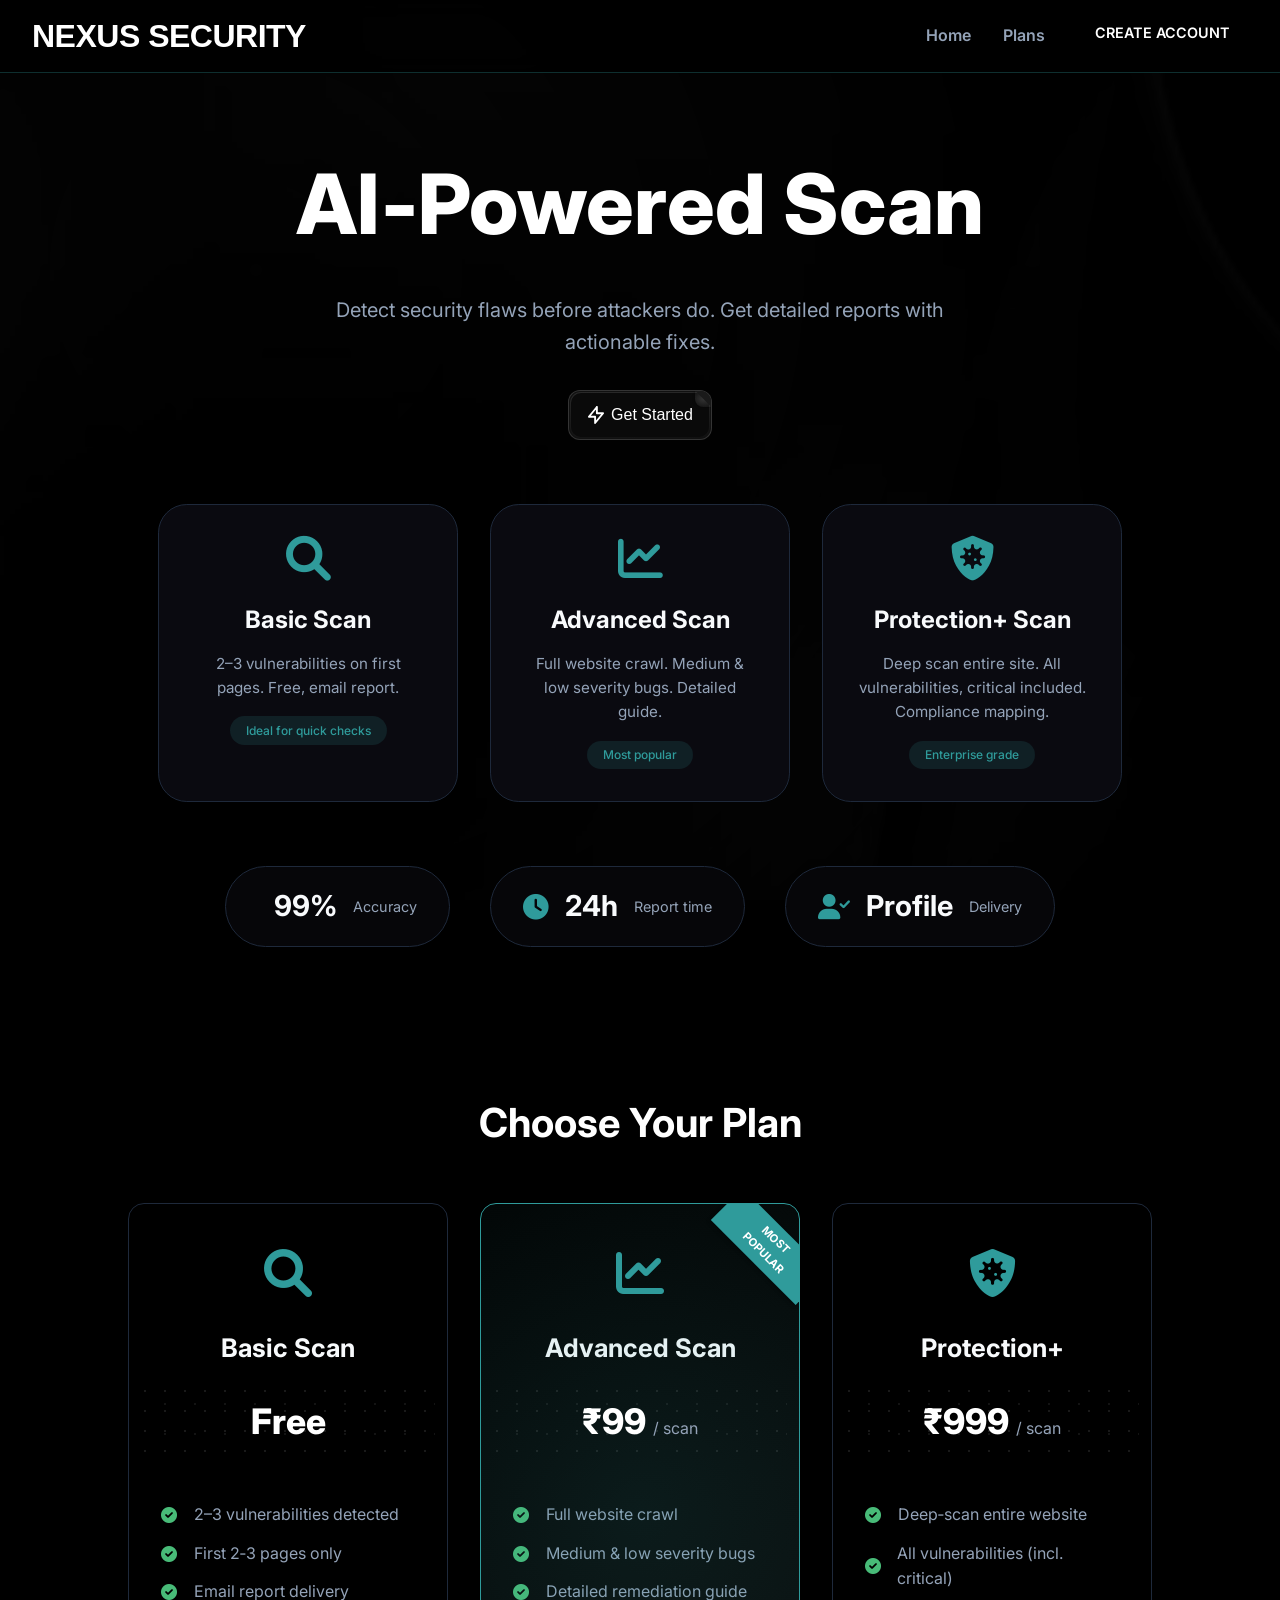
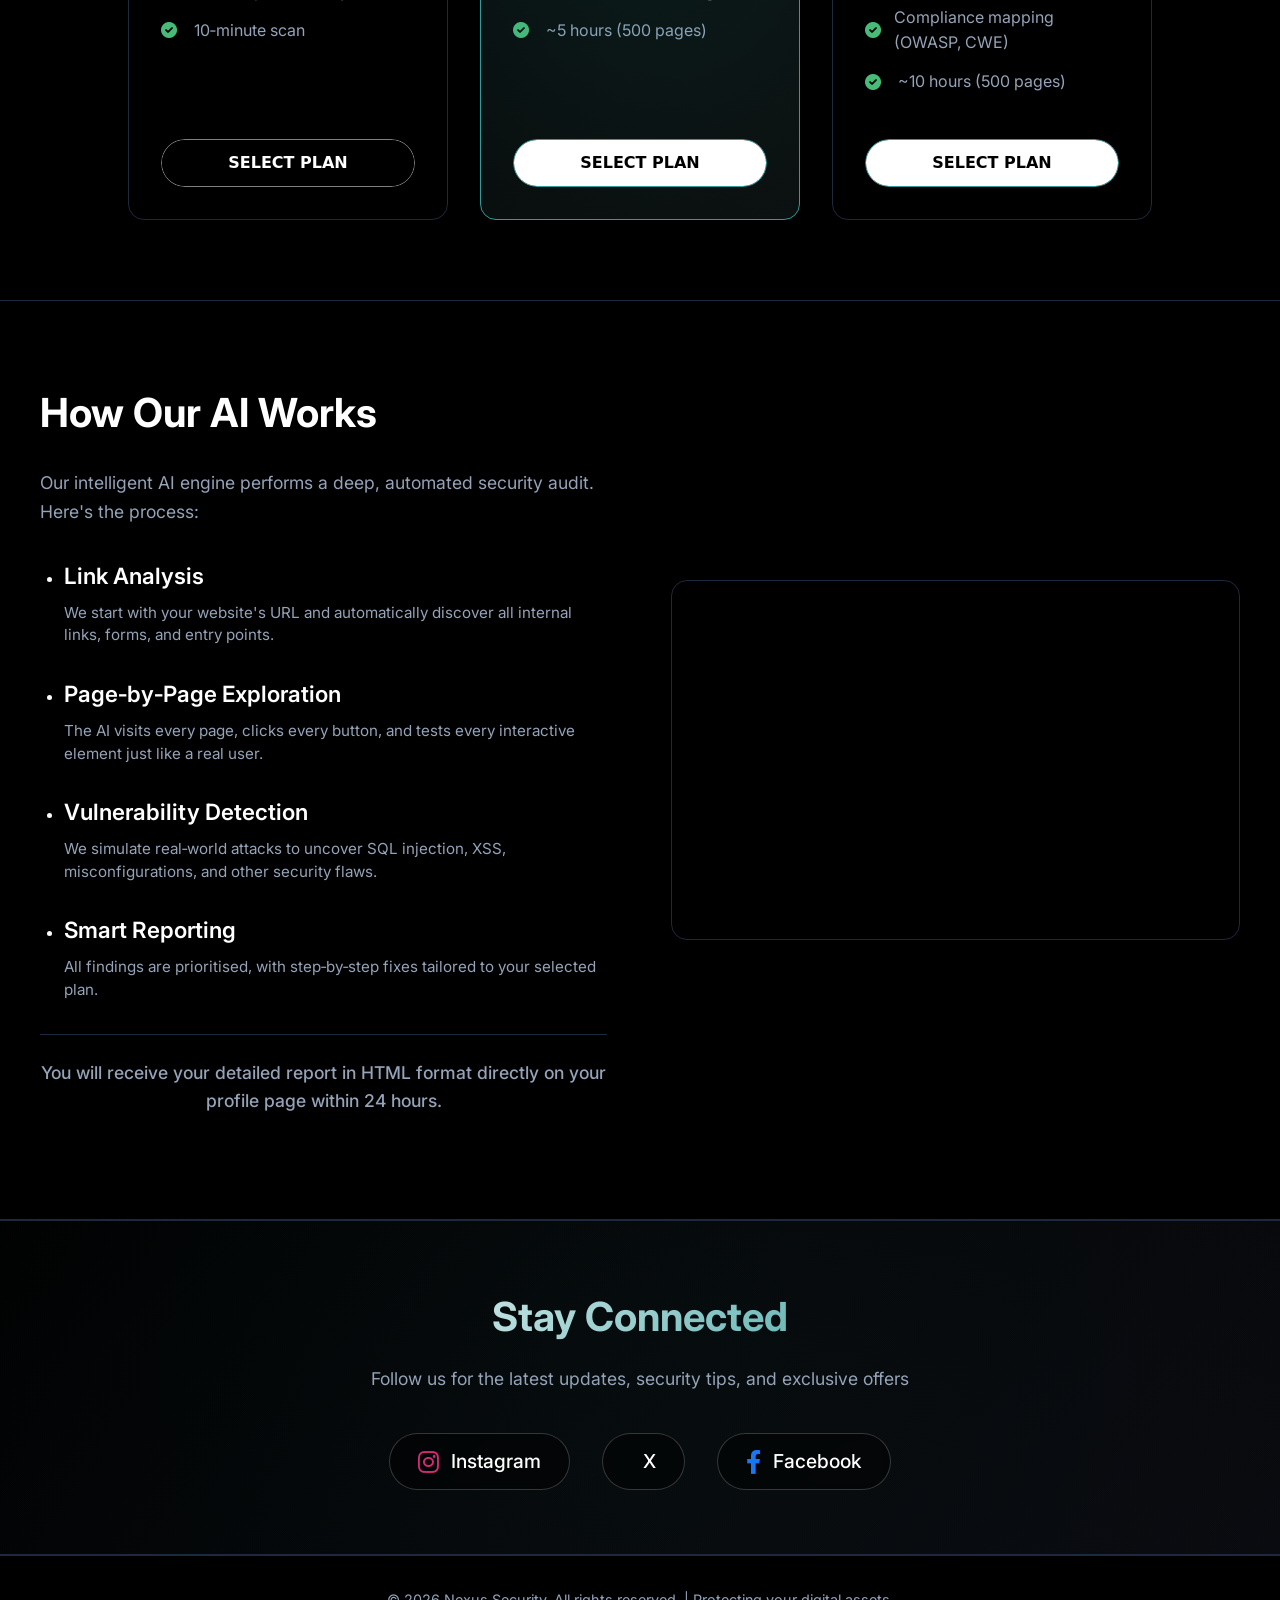
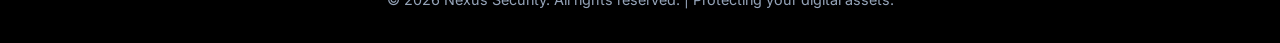
==== index.html @ 47beb9ea "Add files via upload" ====
<!DOCTYPE html>
<html lang="en">
<head>
    <meta charset="UTF-8">
    <meta name="viewport" content="width=device-width, initial-scale=1.0, maximum-scale=5.0, user-scalable=yes">
    <title>Nexus Security – AI Vulnerability Scanner</title>
    <link rel="stylesheet" href="style.css">
    <link href="https://fonts.googleapis.com/css2?family=Inter:wght@400;500;600;700;800&display=swap" rel="stylesheet">
    <link rel="stylesheet" href="https://cdnjs.cloudflare.com/ajax/libs/font-awesome/6.0.0-beta3/css/all.min.css">
</head>
<body>
    <img src="image.jpeg" alt="Background" class="bg-image">

    <nav class="navbar">
        <div class="logo">
            <h1>NEXUS SECURITY</h1>
        </div>
        <div class="nav-links">
            <a href="index.html">Home</a>
            <a href="#plans">Plans</a>
            <div id="authButtonContainer"></div>
        </div>
    </nav>

    <section class="hero" id="home">
        <div class="hero-content">
            <h1>AI‑Powered Scan</h1>
            <p>Detect security flaws before attackers do. Get detailed reports with actionable fixes.</p>
            <div class="buttons">
                <button type="button" class="button" id="heroGetStarted">
                    <span class="fold"></span>
                    <div class="points_wrapper">
                        <i class="point"></i><i class="point"></i><i class="point"></i><i class="point"></i><i class="point"></i>
                        <i class="point"></i><i class="point"></i><i class="point"></i><i class="point"></i><i class="point"></i>
                    </div>
                    <span class="inner">
                        <svg class="icon" fill="none" stroke="currentColor" viewBox="0 0 24 24" xmlns="http://www.w3.org/2000/svg" stroke-linecap="round" stroke-linejoin="round" stroke-width="2.5">
                            <polyline points="13.18 1.37 13.18 9.64 21.45 9.64 10.82 22.63 10.82 14.36 2.55 14.36 13.18 1.37"></polyline>
                        </svg>
                        Get Started
                    </span>
                </button>
            </div>
        </div>

        <div class="scan-types">
            <div class="type-card">
                <i class="fas fa-search"></i>
                <h3>Basic Scan</h3>
                <p>2–3 vulnerabilities on first pages. Free, email report.</p>
                <span class="tag">Ideal for quick checks</span>
            </div>
            <div class="type-card">
                <i class="fas fa-chart-line"></i>
                <h3>Advanced Scan</h3>
                <p>Full website crawl. Medium & low severity bugs. Detailed guide.</p>
                <span class="tag">Most popular</span>
            </div>
            <div class="type-card">
                <i class="fas fa-shield-virus"></i>
                <h3>Protection+ Scan</h3>
                <p>Deep scan entire site. All vulnerabilities, critical included. Compliance mapping.</p>
                <span class="tag">Enterprise grade</span>
            </div>
        </div>

        <div class="info-stats">
            <div class="info-item">
                <i class="fas fa-chart-simple"></i>
                <span class="info-number">99%</span>
                <span class="info-label">Accuracy</span>
            </div>
            <div class="info-item">
                <i class="fas fa-clock"></i>
                <span class="info-number">24h</span>
                <span class="info-label">Report time</span>
            </div>
            <div class="info-item">
                <i class="fas fa-user-check"></i>
                <span class="info-number">Profile</span>
                <span class="info-label">Delivery</span>
            </div>
        </div>
    </section>

    <section class="plans-section" id="plans">
        <h2>Choose Your Plan</h2>
        <div class="plans-container">
            <!-- Basic Plan -->
            <div class="plan-card">
                <div class="plan-icon"><i class="fas fa-search"></i></div>
                <h3>Basic Scan</h3>
                <div class="price">Free</div>
                <ul class="features">
                    <li><i class="fas fa-check-circle"></i> 2–3 vulnerabilities detected</li>
                    <li><i class="fas fa-check-circle"></i> First 2‑3 pages only</li>
                    <li><i class="fas fa-check-circle"></i> Email report delivery</li>
                    <li><i class="fas fa-check-circle"></i> 10‑minute scan</li>
                </ul>
                <button class="btn-53 basic-start plan-select-btn" data-plan="basic">
                    <div class="original">SELECT PLAN</div>
                    <div class="letters">
                        <span>S</span><span>E</span><span>L</span><span>E</span><span>C</span><span>T</span>
                        <span>&nbsp;</span>
                        <span>P</span><span>L</span><span>A</span><span>N</span>
                    </div>
                </button>
            </div>

            <!-- Advanced Plan -->
            <div class="plan-card popular advanced-card">
                <div class="popular-badge">MOST POPULAR</div>
                <div class="plan-icon"><i class="fas fa-chart-line"></i></div>
                <h3>Advanced Scan</h3>
                <div class="price">₹99 <span>/ scan</span></div>
                <ul class="features">
                    <li><i class="fas fa-check-circle"></i> Full website crawl</li>
                    <li><i class="fas fa-check-circle"></i> Medium & low severity bugs</li>
                    <li><i class="fas fa-check-circle"></i> Detailed remediation guide</li>
                    <li><i class="fas fa-check-circle"></i> ~5 hours (500 pages)</li>
                </ul>
                <button class="btn-53 plan-select-btn" data-plan="advanced">
                    <div class="original">SELECT PLAN</div>
                    <div class="letters">
                        <span>S</span><span>E</span><span>L</span><span>E</span><span>C</span><span>T</span>
                        <span>&nbsp;</span>
                        <span>P</span><span>L</span><span>A</span><span>N</span>
                    </div>
                </button>
            </div>

            <!-- Protection+ Plan -->
            <div class="plan-card">
                <div class="plan-icon"><i class="fas fa-shield-virus"></i></div>
                <h3>Protection+</h3>
                <div class="price">₹999 <span>/ scan</span></div>
                <ul class="features">
                    <li><i class="fas fa-check-circle"></i> Deep‑scan entire website</li>
                    <li><i class="fas fa-check-circle"></i> All vulnerabilities (incl. critical)</li>
                    <li><i class="fas fa-check-circle"></i> Compliance mapping (OWASP, CWE)</li>
                    <li><i class="fas fa-check-circle"></i> ~10 hours (500 pages)</li>
                </ul>
                <button class="btn-53 plan-select-btn" data-plan="protection_plus">
                    <div class="original">SELECT PLAN</div>
                    <div class="letters">
                        <span>S</span><span>E</span><span>L</span><span>E</span><span>C</span><span>T</span>
                        <span>&nbsp;</span>
                        <span>P</span><span>L</span><span>A</span><span>N</span>
                    </div>
                </button>
            </div>
        </div>
    </section>

    <!-- Basic Scan Section -->
    <div id="urlSectionBasic" class="url-section plan-url-section" style="display: none;" data-plan="basic">
        <div class="url-container">
            <h3>Basic Scan Details</h3>
            <p>We'll verify ownership and send a confirmation email before starting the scan.</p>
            <form class="scan-form">
                <input type="hidden" name="plan" value="basic">
                <div class="form-group">
                    <input type="text" name="fullName" placeholder="Your Full Name" required>
                    <i class="fas fa-user input-icon"></i>
                </div>
                <div class="form-group">
                    <input type="text" name="role" placeholder="Your Role in Company (e.g., CEO, Developer)" required>
                    <i class="fas fa-briefcase input-icon"></i>
                </div>
                <div class="form-group">
                    <input type="text" name="companyName" placeholder="Company Name" required>
                    <i class="fas fa-building input-icon"></i>
                </div>
                <div class="form-group">
                    <input type="email" name="userEmail" placeholder="Your Email (for contact)" required>
                    <i class="fas fa-envelope input-icon"></i>
                </div>
                <div class="form-group">
                    <input type="url" name="websiteUrl" placeholder="Website URL (e.g., https://example.com)" required>
                    <i class="fas fa-globe input-icon"></i>
                </div>
                <div class="form-group">
                    <input type="email" name="businessEmail" placeholder="Business Email (e.g., admin@example.com)" required>
                    <i class="fas fa-envelope-open-text input-icon"></i>
                </div>
                <!-- Business email question -->
                <div class="form-group">
                    <label>Is the business email mentioned on your website?</label>
                    <div class="radio-group">
                        <label><input type="radio" name="emailOnSite" value="yes" required> Yes</label>
                        <label><input type="radio" name="emailOnSite" value="no" required> No</label>
                    </div>
                </div>
                <div id="photoGroup" style="display: none;">
                    <div class="form-group">
                        <input type="file" name="photo" accept="image/*">
                        <i class="fas fa-camera input-icon"></i>
                        <small>Upload a photo (required if email not on site)</small>
                    </div>
                </div>
                <button type="submit" class="btn-53">REQUEST SCAN</button>
            </form>
            <p class="url-note">* We'll send a confirmation email to the business email. The scan will start after you confirm.</p>
        </div>
    </div>

    <!-- Advanced Scan Section -->
    <div id="urlSectionAdvanced" class="url-section plan-url-section" style="display: none;" data-plan="advanced">
        <div class="url-container">
            <h3>Advanced Scan Details</h3>
            <p>Advanced plan includes full website crawl and detailed remediation guide.</p>
            <form class="scan-form">
                <input type="hidden" name="plan" value="advanced">
                <div class="form-group">
                    <input type="text" name="fullName" placeholder="Your Full Name" required>
                    <i class="fas fa-user input-icon"></i>
                </div>
                <div class="form-group">
                    <input type="text" name="role" placeholder="Your Role in Company" required>
                    <i class="fas fa-briefcase input-icon"></i>
                </div>
                <div class="form-group">
                    <input type="text" name="companyName" placeholder="Company Name" required>
                    <i class="fas fa-building input-icon"></i>
                </div>
                <div class="form-group">
                    <input type="email" name="userEmail" placeholder="Your Email (for contact)" required>
                    <i class="fas fa-envelope input-icon"></i>
                </div>
                <div class="form-group">
                    <input type="url" name="websiteUrl" placeholder="Website URL" required>
                    <i class="fas fa-globe input-icon"></i>
                </div>
                <div class="form-group">
                    <input type="email" name="businessEmail" placeholder="Business Email" required>
                    <i class="fas fa-envelope-open-text input-icon"></i>
                </div>
                <div class="form-group">
                    <label>Is the business email mentioned on your website?</label>
                    <div class="radio-group">
                        <label><input type="radio" name="emailOnSite" value="yes" required> Yes</label>
                        <label><input type="radio" name="emailOnSite" value="no" required> No</label>
                    </div>
                </div>
                <div id="photoGroup" style="display: none;">
                    <div class="form-group">
                        <input type="file" name="photo" accept="image/*">
                        <i class="fas fa-camera input-icon"></i>
                        <small>Upload a photo (required if email not on site)</small>
                    </div>
                </div>
                <button type="submit" class="btn-53">REQUEST SCAN</button>
            </form>
            <p class="url-note">* We'll verify your business email and start the scan within minutes.</p>
        </div>
    </div>

    <!-- Protection+ Scan Section -->
    <div id="urlSectionProtection" class="url-section plan-url-section" style="display: none;" data-plan="protection_plus">
        <div class="url-container">
            <h3>Protection+ Scan Details</h3>
            <p>Enterprise‑grade deep scan with compliance mapping and critical vulnerability detection.</p>
            <form class="scan-form">
                <input type="hidden" name="plan" value="protection_plus">
                <div class="form-group">
                    <input type="text" name="fullName" placeholder="Your Full Name" required>
                    <i class="fas fa-user input-icon"></i>
                </div>
                <div class="form-group">
                    <input type="text" name="role" placeholder="Your Role in Company" required>
                    <i class="fas fa-briefcase input-icon"></i>
                </div>
                <div class="form-group">
                    <input type="text" name="companyName" placeholder="Company Name" required>
                    <i class="fas fa-building input-icon"></i>
                </div>
                <div class="form-group">
                    <input type="email" name="userEmail" placeholder="Your Email (for contact)" required>
                    <i class="fas fa-envelope input-icon"></i>
                </div>
                <div class="form-group">
                    <input type="url" name="websiteUrl" placeholder="Website URL" required>
                    <i class="fas fa-globe input-icon"></i>
                </div>
                <div class="form-group">
                    <input type="email" name="businessEmail" placeholder="Business Email" required>
                    <i class="fas fa-envelope-open-text input-icon"></i>
                </div>
                <div class="form-group">
                    <label>Is the business email mentioned on your website?</label>
                    <div class="radio-group">
                        <label><input type="radio" name="emailOnSite" value="yes" required> Yes</label>
                        <label><input type="radio" name="emailOnSite" value="no" required> No</label>
                    </div>
                </div>
                <div id="photoGroup" style="display: none;">
                    <div class="form-group">
                        <input type="file" name="photo" accept="image/*">
                        <i class="fas fa-camera input-icon"></i>
                        <small>Upload a photo (required if email not on site)</small>
                    </div>
                </div>
                <button type="submit" class="btn-53">REQUEST SCAN</button>
            </form>
            <p class="url-note">* Strict ownership verification and confirmation email required.</p>
        </div>
    </div>

    <section class="how-it-works">
        <div class="how-container">
            <div class="how-text">
                <h2>How Our AI Works</h2>
                <p>Our intelligent AI engine performs a deep, automated security audit. Here's the process:</p>
                <ul>
                    <li><h3>Link Analysis</h3><p>We start with your website's URL and automatically discover all internal links, forms, and entry points.</p></li>
                    <li><h3>Page‑by‑Page Exploration</h3><p>The AI visits every page, clicks every button, and tests every interactive element just like a real user.</p></li>
                    <li><h3>Vulnerability Detection</h3><p>We simulate real‑world attacks to uncover SQL injection, XSS, misconfigurations, and other security flaws.</p></li>
                    <li><h3>Smart Reporting</h3><p>All findings are prioritised, with step‑by‑step fixes tailored to your selected plan.</p></li>
                </ul>
                <p class="report-note">You will receive your detailed report in HTML format directly on your profile page within 24 hours.</p>
            </div>
            <div class="how-video">
                <video autoplay muted loop playsinline>
                    <source src="https://cdn.pixabay.com/video/2022/02/28/111497-687598868_large.mp4" type="video/mp4">
                    Your browser does not support the video tag.
                </video>
            </div>
        </div>
    </section>

    <section class="social-follow">
        <div class="social-container">
            <h2>Stay Connected</h2>
            <p>Follow us for the latest updates, security tips, and exclusive offers</p>
            <div class="social-buttons">
                <a href="https://www.instagram.com/yourusername" target="_blank" class="social-btn instagram">
                    <i class="fab fa-instagram"></i><span>Instagram</span>
                </a>
                <a href="https://x.com/yourusername" target="_blank" class="social-btn x">
                    <i class="fab fa-x-twitter"></i><span>X</span>
                </a>
                <a href="https://www.facebook.com/yourusername" target="_blank" class="social-btn facebook">
                    <i class="fab fa-facebook-f"></i><span>Facebook</span>
                </a>
            </div>
        </div>
    </section>

    <footer>
        <p>© 2026 Nexus Security. All rights reserved. | Protecting your digital assets.</p>
    </footer>

    <!-- Modal -->
    <div id="questionModal" class="modal" style="display: none;">
        <div class="modal-content">
            <h3>Website Verification</h3>
            <p id="questionText"></p>
            <div class="modal-buttons">
                <button id="modalYes" class="btn-modal">Yes</button>
                <button id="modalNo" class="btn-modal">No</button>
            </div>
        </div>
    </div>

    <!-- Message Box -->
    <div id="messageBox" class="message-box" style="display: none;">
        <span id="messageText"></span>
        <button id="closeMessage" class="close-btn">&times;</button>
    </div>

    <script src="script.js"></script>
    <script>
        // Toggle photo group visibility for all forms
        document.querySelectorAll('.scan-form').forEach(form => {
            const radios = form.querySelectorAll('input[name="emailOnSite"]');
            const photoGroup = form.querySelector('#photoGroup');
            if (radios.length && photoGroup) {
                const toggle = () => {
                    const selected = form.querySelector('input[name="emailOnSite"]:checked');
                    photoGroup.style.display = (selected && selected.value === 'no') ? 'block' : 'none';
                    const fileInput = photoGroup.querySelector('input[type="file"]');
                    if (fileInput) fileInput.required = (selected && selected.value === 'no');
                };
                radios.forEach(radio => radio.addEventListener('change', toggle));
                toggle();
            }
        });
    </script>
</body>
</html>
---- style.css ----
/* ============================================
   GLOBAL RESET & VARIABLES
============================================ */
* {
    margin: 0;
    padding: 0;
    box-sizing: border-box;
}

html {
    scroll-behavior: smooth;
}

:root {
    --bg-dark: #000000;
    --bg-surface: #0a0a0f;
    --bg-card: #000000;
    --accent: #2f9b9b;
    --accent-light: #3fb4b4;
    --text: #f8fafc;
    --text-muted: #94a3b8;
    --border: #1e293b;
    --success: #48bb78;
    --warning: #ed8936;
    --shadow-sm: 0 2px 4px rgba(0,0,0,0.3);
    --shadow-md: 0 8px 20px rgba(0,0,0,0.4);
    --shadow-lg: 0 12px 28px rgba(0,0,0,0.5);
    --transition: all 0.25s cubic-bezier(0.4, 0, 0.2, 1);
}

body {
    background: #000;
    font-family: 'Inter', system-ui, -apple-system, 'Segoe UI', Roboto, sans-serif;
    color: var(--text);
    line-height: 1.6;
    overflow-x: hidden;
    position: relative;
}

/* Ensure content above background */
.navbar,
.hero,
.plans-section,
.how-it-works,
.social-follow,
footer {
    position: relative;
    z-index: 1;
}

/* Custom scrollbar */
::-webkit-scrollbar {
    width: 8px;
    height: 8px;
}
::-webkit-scrollbar-track {
    background: #111;
    border-radius: 4px;
}
::-webkit-scrollbar-thumb {
    background: var(--accent);
    border-radius: 4px;
}
::-webkit-scrollbar-thumb:hover {
    background: var(--accent-light);
}

/* ============================================
   NAVBAR STYLES (Logo left, nav right)
============================================ */
.navbar {
    display: flex;
    justify-content: space-between;
    align-items: center;
    padding: 0.8rem 2rem;
    background: rgba(0, 0, 0, 0.7);
    backdrop-filter: blur(12px);
    border-bottom: 1px solid rgba(47, 155, 155, 0.3);
    position: sticky;
    top: 0;
    z-index: 100;
    flex-wrap: wrap;
    gap: 1rem;
}

.logo {
    display: flex;
    align-items: center;
    flex-shrink: 0;
}

.logo h1 {
    font-size: clamp(1.2rem, 5vw, 2rem);
    font-weight: 900;
    font-family: "Montserrat", sans-serif;
    color: white;
    letter-spacing: -0.5px;
    text-shadow: 0 2px 5px rgba(0,0,0,0.3);
    margin: 0;
    line-height: 1.2;
    white-space: nowrap;
}

.nav-links {
    display: flex;
    gap: 2rem;
    align-items: center;
    flex-shrink: 0;
}

.nav-links a {
    color: var(--text-muted);
    text-decoration: none;
    font-weight: 600;
    font-size: 1rem;
    transition: var(--transition);
}
.nav-links a:hover {
    color: var(--text);
}

/* Auth button (Create Account / Profile) – skewed design */
#authButton {
    background: #000000;
    border: none;
    padding: 8px 18px;
    display: inline-block;
    font-size: 0.9rem;
    font-weight: 600;
    width: auto;
    text-transform: uppercase;
    cursor: pointer;
    transform: skew(-21deg);
    transition: all 0.5s;
    color: #ffffff;
    position: relative;
    z-index: 1;
    overflow: hidden;
    border-radius: 0;
    text-decoration: none;
}
#authButton span {
    display: inline-block;
    transform: skew(21deg);
}
#authButton::before {
    content: '';
    position: absolute;
    top: 0;
    bottom: 0;
    right: 100%;
    left: 0;
    background: rgb(255, 255, 255);
    opacity: 0;
    z-index: -1;
    transition: all 0.5s;
}
#authButton:hover {
    color: #000000;
}
#authButton:hover::before {
    left: 0;
    right: 0;
    opacity: 1;
}

/* ============================================
   HERO SECTION
============================================ */
.hero {
    min-height: 90vh;
    display: flex;
    flex-direction: column;
    justify-content: center;
    align-items: center;
    text-align: center;
    padding: 4rem 2rem;
}

.hero-content h1 {
    font-size: clamp(2.8rem, 8vw, 5.2rem);
    font-weight: 800;
    color: #ffffff;
    margin-bottom: 1.5rem;
    animation: fadeUp 0.8s ease-out;
}

.hero-content p {
    font-size: 1.25rem;
    color: var(--text-muted);
    max-width: 650px;
    margin: 0 auto 2rem;
    animation: fadeUp 0.8s ease-out 0.1s both;
}

/* ============================================
   GET STARTED BUTTON (Black & White Theme)
============================================ */
.buttons {
    margin-top: 1rem;
    text-align: center;
}

.button {
    --h-button: 48px;
    --w-button: 102px;
    --round: 0.75rem;
    cursor: pointer;
    position: relative;
    display: inline-flex;
    align-items: center;
    justify-content: center;
    overflow: hidden;
    transition: all 0.25s ease;
    background: #111;
    border-radius: var(--round);
    border: 1px solid rgba(255, 255, 255, 0.15);
    outline: none;
    padding: 12px 18px;
}
.button::before,
.button::after {
    content: "";
    position: absolute;
    inset: var(--space);
    transition: all 0.5s ease-in-out;
    border-radius: calc(var(--round) - var(--space));
    z-index: 0;
}
.button::before {
    --space: 1px;
    background: linear-gradient(
        177.95deg,
        rgba(255, 255, 255, 0.1) 0%,
        rgba(255, 255, 255, 0) 100%
    );
}
.button::after {
    --space: 2px;
    background: #0a0a0a;
}
.button:active {
    transform: scale(0.95);
}

.fold {
    z-index: 1;
    position: absolute;
    top: 0;
    right: 0;
    height: 1rem;
    width: 1rem;
    display: inline-block;
    transition: all 0.5s ease-in-out;
    background: radial-gradient(
        100% 75% at 55%,
        rgba(80, 80, 80, 0.6) 0%,
        rgba(0, 0, 0, 0) 100%
    );
    box-shadow: 0 0 3px rgba(0,0,0,0.5);
    border-bottom-left-radius: 0.5rem;
    border-top-right-radius: var(--round);
}
.fold::after {
    content: "";
    position: absolute;
    top: 0;
    right: 0;
    width: 150%;
    height: 150%;
    transform: rotate(45deg) translateX(0%) translateY(-18px);
    background-color: #1a1a1a;
    pointer-events: none;
}
.button:hover .fold {
    margin-top: -1rem;
    margin-right: -1rem;
}

.points_wrapper {
    overflow: hidden;
    width: 100%;
    height: 100%;
    pointer-events: none;
    position: absolute;
    z-index: 1;
}

.points_wrapper .point {
    bottom: -10px;
    position: absolute;
    animation: floating-points infinite ease-in-out;
    pointer-events: none;
    width: 2px;
    height: 2px;
    background-color: #fff;
    border-radius: 9999px;
}
@keyframes floating-points {
    0% {
        transform: translateY(0);
    }
    85% {
        opacity: 0;
    }
    100% {
        transform: translateY(-55px);
        opacity: 0;
    }
}
.points_wrapper .point:nth-child(1) { left: 10%; opacity: 1; animation-duration: 2.35s; animation-delay: 0.2s; }
.points_wrapper .point:nth-child(2) { left: 30%; opacity: 0.7; animation-duration: 2.5s; animation-delay: 0.5s; }
.points_wrapper .point:nth-child(3) { left: 25%; opacity: 0.8; animation-duration: 2.2s; animation-delay: 0.1s; }
.points_wrapper .point:nth-child(4) { left: 44%; opacity: 0.6; animation-duration: 2.05s; }
.points_wrapper .point:nth-child(5) { left: 50%; opacity: 1; animation-duration: 1.9s; }
.points_wrapper .point:nth-child(6) { left: 75%; opacity: 0.5; animation-duration: 1.5s; animation-delay: 1.5s; }
.points_wrapper .point:nth-child(7) { left: 88%; opacity: 0.9; animation-duration: 2.2s; animation-delay: 0.2s; }
.points_wrapper .point:nth-child(8) { left: 58%; opacity: 0.8; animation-duration: 2.25s; animation-delay: 0.2s; }
.points_wrapper .point:nth-child(9) { left: 98%; opacity: 0.6; animation-duration: 2.6s; animation-delay: 0.1s; }
.points_wrapper .point:nth-child(10) { left: 65%; opacity: 1; animation-duration: 2.5s; animation-delay: 0.2s; }

.inner {
    z-index: 2;
    gap: 6px;
    position: relative;
    width: 100%;
    color: white;
    display: inline-flex;
    align-items: center;
    justify-content: center;
    font-size: 16px;
    font-weight: 500;
    line-height: 1.5;
    transition: color 0.2s ease-in-out;
}

.inner svg.icon {
    width: 18px;
    height: 18px;
    transition: fill 0.1s linear;
    stroke: white;
}

.button:focus svg.icon {
    fill: white;
}
.button:hover svg.icon {
    fill: transparent;
    animation:
        dasharray 1s linear forwards,
        filled 0.1s linear forwards 0.95s;
}
@keyframes dasharray {
    from {
        stroke-dasharray: 0 0 0 0;
    }
    to {
        stroke-dasharray: 68 68 0 0;
    }
}
@keyframes filled {
    to {
        fill: white;
    }
}

/* ============================================
   SCAN TYPE CARDS
============================================ */
.scan-types {
    display: flex;
    flex-wrap: wrap;
    justify-content: center;
    gap: 2rem;
    margin: 4rem 0 3rem;
    width: 100%;
    max-width: 1200px;
}

.type-card {
    background: rgba(15, 15, 23, 0.7);
    backdrop-filter: blur(12px);
    border: 1px solid var(--border);
    border-radius: 1.8rem;
    padding: 2rem;
    width: 300px;
    transition: var(--transition);
    text-align: center;
    position: relative;
    overflow: hidden;
}
.type-card::before {
    content: '';
    position: absolute;
    top: 0;
    left: 0;
    width: 100%;
    height: 3px;
    background: linear-gradient(90deg, var(--accent), transparent);
    transform: scaleX(0);
    transition: transform 0.3s ease;
}
.type-card:hover {
    transform: translateY(-6px);
    border-color: var(--accent);
    background: rgba(15, 15, 23, 0.9);
}
.type-card:hover::before {
    transform: scaleX(1);
}
.type-card i {
    font-size: 2.8rem;
    color: var(--accent);
    margin-bottom: 1.2rem;
}
.type-card h3 {
    font-size: 1.5rem;
    margin-bottom: 0.75rem;
}
.type-card p {
    font-size: 0.95rem;
    color: var(--text-muted);
    margin-bottom: 1rem;
}
.tag {
    display: inline-block;
    background: rgba(47, 155, 155, 0.15);
    padding: 0.3rem 1rem;
    border-radius: 30px;
    font-size: 0.75rem;
    font-weight: 500;
    color: var(--accent);
}

/* ============================================
   INFO STATS
============================================ */
.info-stats {
    display: flex;
    flex-wrap: wrap;
    justify-content: center;
    gap: 2.5rem;
    margin-top: 1rem;
}
.info-item {
    text-align: center;
    background: rgba(10, 10, 15, 0.6);
    padding: 1rem 2rem;
    border-radius: 60px;
    border: 1px solid var(--border);
    display: flex;
    align-items: center;
    gap: 1rem;
    transition: var(--transition);
}
.info-item:hover {
    border-color: var(--accent);
    transform: translateY(-2px);
}
.info-item i {
    font-size: 1.6rem;
    color: var(--accent);
}
.info-number {
    font-size: 1.8rem;
    font-weight: 700;
    color: var(--text);
}
.info-label {
    font-size: 0.9rem;
    color: var(--text-muted);
}

/* ============================================
   PLANS SECTION & CARDS
============================================ */
.plans-section {
    padding: 5rem 2rem;
    text-align: center;
    background: rgba(0, 0, 0, 0.5);
}
.plans-section h2 {
    font-size: 2.5rem;
    margin-bottom: 3rem;
    color: #ffffff;
}
.plans-container {
    display: flex;
    flex-wrap: wrap;
    justify-content: center;
    gap: 2rem;
    max-width: 1300px;
    margin: 0 auto;
}
.plan-card {
    background: var(--bg-card);
    border: 1px solid var(--border);
    border-radius: 1rem;
    padding: 2rem;
    width: 320px;
    transition: var(--transition);
    position: relative;
    overflow: hidden;
    backdrop-filter: blur(4px);
    display: flex;
    flex-direction: column;
    justify-content: space-between;
    min-height: 500px;
}
.plan-card:hover {
    transform: translateY(-8px);
    border-color: var(--accent);
    box-shadow: var(--shadow-lg);
}
.plan-card.popular {
    border-color: var(--accent);
    background: linear-gradient(145deg, #000000, #0a0a0a);
}
.advanced-card {
    position: relative;
    overflow: hidden;
}
.advanced-card::before {
    content: '';
    position: absolute;
    top: -50%;
    left: -50%;
    width: 200%;
    height: 200%;
    background: radial-gradient(circle, rgba(47, 155, 155, 0.15), transparent 70%);
    animation: advancedGlow 8s infinite alternate;
    pointer-events: none;
}
@keyframes advancedGlow {
    0% { opacity: 0.2; transform: scale(1); }
    100% { opacity: 0.5; transform: scale(1.1); }
}

.popular-badge {
    position: absolute;
    top: 20px;
    right: -30px;
    background: var(--accent);
    color: #fff;
    font-size: 0.7rem;
    font-weight: bold;
    padding: 0.3rem 2rem;
    transform: rotate(45deg);
    width: 120px;
    text-align: center;
    box-shadow: var(--shadow-sm);
}
.plan-icon {
    font-size: 3rem;
    color: var(--accent);
    margin-bottom: 1rem;
}
.plan-card h3 {
    font-size: 1.6rem;
    margin-bottom: 0.5rem;
}
.price {
    font-size: 2.2rem;
    font-weight: 800;
    color: #ffffff;
    margin: 1rem 0;
    position: relative;
    display: inline-block;
}
.price::before {
    content: '';
    position: absolute;
    top: -10px;
    left: -20px;
    right: -20px;
    bottom: -10px;
    background: radial-gradient(circle at 20% 40%, rgba(255,255,255,0.2) 1px, transparent 1px),
                radial-gradient(circle at 80% 70%, rgba(255,255,255,0.15) 1px, transparent 1px);
    background-size: 20px 20px, 30px 30px;
    pointer-events: none;
    z-index: -1;
    opacity: 0.5;
}
.price span {
    font-size: 1rem;
    font-weight: normal;
    color: var(--text-muted);
}
.features {
    list-style: none;
    text-align: left;
    margin: 1.5rem 0;
    flex-grow: 1;
}
.features li {
    margin: 0.8rem 0;
    display: flex;
    align-items: center;
    gap: 0.8rem;
    color: var(--text-muted);
}
.features li i {
    color: var(--success);
    width: 20px;
}

/* ========== BUTTONS (Start Scan) ========== */
.btn-53,
.btn-53 *,
.btn-53 :after,
.btn-53 :before,
.btn-53:after,
.btn-53:before {
    border: 0 solid;
    box-sizing: border-box;
}

.btn-53 {
    -webkit-tap-highlight-color: transparent;
    -webkit-appearance: button;
    background-color: black;
    background-image: none;
    color: #fff;
    cursor: pointer;
    font-family: ui-sans-serif, system-ui, -apple-system, BlinkMacSystemFont,
        Segoe UI, Roboto, Helvetica Neue, Arial, Noto Sans, sans-serif,
        Apple Color Emoji, Segoe UI Emoji, Segoe UI Symbol, Noto Color Emoji;
    font-size: 100%;
    line-height: 1.5;
    margin: 0;
    -webkit-mask-image: -webkit-radial-gradient(#000, #fff);
    padding: 0;
    width: 100%;
    margin-top: 1rem;
    border-radius: 24px;
    border-width: 1px;
    border-style: solid;
}
.btn-53:disabled {
    cursor: default;
}
.btn-53:-moz-focusring {
    outline: auto;
}
.btn-53 svg {
    display: block;
    vertical-align: middle;
}
.btn-53 [hidden] {
    display: none;
}
.btn-53 {
    box-sizing: border-box;
    display: block;
    font-weight: 900;
    overflow: hidden;
    padding: 0.7rem 1rem;
    position: relative;
    text-transform: uppercase;
    background: black;
    border-color: #2f9b9b;
}
.btn-53 .original {
    background: #fff;
    color: #000;
    display: grid;
    inset: 0;
    place-content: center;
    position: absolute;
    transition: transform 0.2s cubic-bezier(0.87, 0, 0.13, 1);
}
.btn-53:hover .original {
    transform: translateY(100%);
}
.btn-53 .letters {
    display: inline-flex;
    justify-content: center;
    align-items: center;
}
.btn-53 span {
    opacity: 0;
    transform: translateY(-15px);
    transition: transform 0.2s cubic-bezier(0.87, 0, 0.13, 1), opacity 0.2s;
}
.btn-53 span:nth-child(2n) {
    transform: translateY(15px);
}
.btn-53:hover span {
    opacity: 1;
    transform: translateY(0);
}
.btn-53:hover span:nth-child(2) { transition-delay: 0.05s; }
.btn-53:hover span:nth-child(3) { transition-delay: 0.1s; }
.btn-53:hover span:nth-child(4) { transition-delay: 0.15s; }
.btn-53:hover span:nth-child(5) { transition-delay: 0.2s; }
.btn-53:hover span:nth-child(6) { transition-delay: 0.25s; }
.btn-53:hover span:nth-child(7) { transition-delay: 0.3s; }
.btn-53:hover span:nth-child(8) { transition-delay: 0.35s; }
.btn-53:hover span:nth-child(9) { transition-delay: 0.4s; }
.btn-53:hover span:nth-child(10) { transition-delay: 0.45s; }
.btn-53:hover span:nth-child(11) { transition-delay: 0.5s; }
.btn-53:hover span:nth-child(12) { transition-delay: 0.55s; }

/* Basic Button (solid black) */
.basic-start {
    background: black;
    border: 1px solid rgba(255, 255, 255, 0.5);
    color: #fff;
}
.basic-start .original {
    background: black;
    color: #fff;
}
.basic-start:hover .original {
    transform: translateY(100%);
}
.basic-start .letters {
    color: #fff;
}
.basic-start:hover {
    background: #000000;
}
.btn-53:not(.basic-start):hover {
    background: #000000;
    border-color: #fff;
}

/* ============================================
   HOW OUR AI WORKS SECTION
============================================ */
.how-it-works {
    padding: 5rem 2rem;
    background: rgba(0, 0, 0, 0.3);
    border-top: 1px solid var(--border);
    border-bottom: 1px solid var(--border);
}
.how-container {
    max-width: 1200px;
    margin: 0 auto;
    display: flex;
    align-items: center;
    gap: 4rem;
    flex-wrap: wrap;
}
.how-text {
    flex: 1;
    min-width: 280px;
}
.how-text h2 {
    font-size: 2.5rem;
    margin-bottom: 1.5rem;
    color: #ffffff;
}
.how-text p {
    color: var(--text-muted);
    margin-bottom: 1.5rem;
    font-size: 1.1rem;
}
.how-text ul {
    list-style: disc;
    margin: 2rem 0;
    padding-left: 1.5rem;
}
.how-text ul li {
    margin: 1.8rem 0;
    color: var(--text);
}
.how-text ul li h3 {
    font-size: 1.4rem;
    margin-bottom: 0.5rem;
    color: #ffffff;
    font-weight: 600;
}
.how-text ul li p {
    font-size: 0.95rem;
    margin-bottom: 0;
    line-height: 1.5;
    color: var(--text-muted);
}
.report-note {
    margin-top: 2rem;
    font-size: 1rem;
    color: var(--accent);
    font-weight: 500;
    text-align: center;
    border-top: 1px solid var(--border);
    padding-top: 1.5rem;
}
.how-video {
    flex: 1;
    min-width: 300px;
    border-radius: 1rem;
    overflow: hidden;
    box-shadow: var(--shadow-lg);
    border: 1px solid var(--border);
    height: 360px;
}
.how-video video {
    width: 100%;
    height: 100%;
    object-fit: cover;
}

/* ============================================
   URL INPUT SECTION
============================================ */
.url-section {
    padding: 3rem 2rem;
    background: rgba(0, 0, 0, 0.6);
    border-top: 1px solid var(--border);
    border-bottom: 1px solid var(--border);
    text-align: center;
}
.url-container {
    max-width: 600px;
    margin: 0 auto;
}
.url-section h3 {
    font-size: 1.8rem;
    margin-bottom: 0.5rem;
    color: #ffffff;
}
.url-section p {
    color: var(--text-muted);
    margin-bottom: 1.5rem;
}
.url-section form {
    display: flex;
    flex-direction: column;
    gap: 1rem;
    margin-bottom: 1rem;
}
.url-section input {
    background: rgba(15, 15, 23, 0.8);
    border: 1px solid var(--border);
    border-radius: 50px;
    padding: 1rem 1.5rem;
    color: var(--text);
    font-size: 1rem;
    width: 100%;
    outline: none;
    transition: var(--transition);
}
.url-section input:focus {
    border-color: var(--accent);
    background: rgba(15, 15, 23, 0.9);
}

/* ============================================
   SOCIAL MEDIA FOLLOW SECTION
============================================ */
.social-follow {
    padding: 4rem 2rem;
    background: linear-gradient(135deg, rgba(0,0,0,0.8) 0%, rgba(10,10,15,0.9) 100%);
    text-align: center;
    border-top: 1px solid var(--border);
    border-bottom: 1px solid var(--border);
    position: relative;
    overflow: hidden;
}
.social-follow::before {
    content: '';
    position: absolute;
    top: -50%;
    left: -50%;
    width: 200%;
    height: 200%;
    background: radial-gradient(circle, rgba(47,155,155,0.05) 0%, transparent 70%);
    animation: socialGlow 15s infinite alternate;
    pointer-events: none;
    z-index: 0;
}
@keyframes socialGlow {
    0% { transform: scale(1); opacity: 0.3; }
    100% { transform: scale(1.2); opacity: 0.6; }
}
.social-container {
    max-width: 800px;
    margin: 0 auto;
    position: relative;
    z-index: 1;
}
.social-follow h2 {
    font-size: 2.5rem;
    margin-bottom: 1rem;
    background: linear-gradient(135deg, #fff, var(--accent));
    -webkit-background-clip: text;
    background-clip: text;
    color: transparent;
}
.social-follow p {
    font-size: 1.1rem;
    color: var(--text-muted);
    margin-bottom: 2.5rem;
}
.social-buttons {
    display: flex;
    flex-wrap: wrap;
    justify-content: center;
    gap: 2rem;
}
.social-btn {
    display: inline-flex;
    align-items: center;
    gap: 12px;
    padding: 12px 28px;
    border-radius: 50px;
    font-size: 1.2rem;
    font-weight: 600;
    text-decoration: none;
    color: white;
    transition: all 0.3s cubic-bezier(0.2, 0.9, 0.4, 1.1);
    backdrop-filter: blur(4px);
    border: 1px solid rgba(255,255,255,0.2);
    background: rgba(0,0,0,0.5);
    position: relative;
    overflow: hidden;
}
.social-btn i {
    font-size: 1.5rem;
    transition: transform 0.2s;
}
.social-btn span {
    font-weight: 500;
}
.social-btn.instagram i {
    color: #d62976;
}
.social-btn.x i {
    color: #ffffff;
}
.social-btn.facebook i {
    color: #1877F2;
}
.social-btn.instagram:hover {
    background: linear-gradient(45deg, #f09433, #d62976, #962fbf);
    border-color: transparent;
    transform: translateY(-5px) scale(1.05);
    box-shadow: 0 10px 20px rgba(0,0,0,0.3);
}
.social-btn.instagram:hover i {
    color: white;
}
.social-btn.x:hover {
    background: #000000;
    border-color: #ffffff;
    transform: translateY(-5px) scale(1.05);
    box-shadow: 0 10px 20px rgba(0,0,0,0.3);
}
.social-btn.x:hover i {
    color: #ffffff;
}
.social-btn.facebook:hover {
    background: #1877F2;
    border-color: transparent;
    transform: translateY(-5px) scale(1.05);
    box-shadow: 0 10px 20px rgba(0,0,0,0.3);
}
.social-btn.facebook:hover i {
    color: white;
}
.social-btn:hover i {
    transform: scale(1.1);
}
.social-btn {
    animation: fadeUp 0.6s ease-out forwards;
    opacity: 0;
    transform: translateY(20px);
}
.social-btn:nth-child(1) { animation-delay: 0.1s; }
.social-btn:nth-child(2) { animation-delay: 0.2s; }
.social-btn:nth-child(3) { animation-delay: 0.3s; }

/* ============================================
   AUTH PAGES (Login / Signup)
============================================ */
.auth-container {
    display: flex;
    justify-content: center;
    align-items: center;
    min-height: 80vh;
    padding: 2rem;
}
.auth-card {
    background: var(--bg-card);
    border: 1px solid var(--border);
    border-radius: 1.5rem;
    padding: 2rem;
    max-width: 450px;
    width: 100%;
    text-align: center;
}
.auth-tabs {
    display: flex;
    gap: 1rem;
    justify-content: center;
    margin-bottom: 1.5rem;
    border-bottom: 1px solid var(--border);
}
.tab-btn {
    background: none;
    border: none;
    font-size: 1.2rem;
    font-weight: 600;
    padding: 0.5rem 1.5rem;
    cursor: pointer;
    color: var(--text-muted);
    transition: var(--transition);
    position: relative;
}
.tab-btn.active {
    color: var(--accent);
}
.tab-btn.active::after {
    content: '';
    position: absolute;
    bottom: -1px;
    left: 0;
    width: 100%;
    height: 2px;
    background: var(--accent);
}
.tab-btn:hover:not(.active) {
    color: var(--text);
}
.auth-form {
    display: none;
}
.auth-form.active {
    display: block;
}
.form-group {
    margin-bottom: 1rem;
}
.form-group input {
    width: 100%;
    padding: 0.8rem;
    background: rgba(15, 15, 23, 0.8);
    border: 1px solid var(--border);
    border-radius: 50px;
    color: var(--text);
    font-size: 1rem;
    outline: none;
    transition: var(--transition);
}
.form-group input:focus {
    border-color: var(--accent);
    background: rgba(15, 15, 23, 0.9);
}
.auth-divider {
    margin: 1.5rem 0;
    position: relative;
    color: var(--text-muted);
}
.auth-divider::before,
.auth-divider::after {
    content: '';
    position: absolute;
    top: 50%;
    width: 45%;
    height: 1px;
    background: var(--border);
}
.auth-divider::before { left: 0; }
.auth-divider::after { right: 0; }
.btn-google {
    background: #4285F4;
    border: none;
    color: white;
    padding: 0.8rem 1.5rem;
    border-radius: 48px;
    font-size: 1rem;
    cursor: pointer;
    display: inline-flex;
    align-items: center;
    justify-content: center;
    gap: 0.8rem;
    transition: var(--transition);
    width: 100%;
    text-decoration: none;
}
.btn-google:hover {
    background: #357ae8;
    transform: scale(1.02);
}

/* ============================================
   FOOTER
============================================ */
footer {
    text-align: center;
    padding: 2rem;
    color: var(--text-muted);
    border-top: 1px solid var(--border);
    font-size: 0.9rem;
}

/* ============================================
   ANIMATIONS & RESPONSIVE
============================================ */
@keyframes fadeUp {
    from {
        opacity: 0;
        transform: translateY(30px);
    }
    to {
        opacity: 1;
        transform: translateY(0);
    }
}
@keyframes fadeIn {
    from {
        opacity: 0;
        transform: scale(0.96);
    }
    to {
        opacity: 1;
        transform: scale(1);
    }
}

@media (max-width: 768px) {
    .navbar {
        flex-direction: column;
        align-items: center;
        text-align: center;
        padding: 0.8rem 1rem;
        gap: 0.5rem;
    }
    .logo {
        position: static;
        transform: none;
        margin-bottom: 0.5rem;
    }
    .logo h1 {
        font-size: clamp(1.2rem, 6vw, 1.8rem);
        white-space: normal;
        text-align: center;
    }
    .nav-links {
        justify-content: center;
        width: 100%;
        gap: 1.5rem;
    }
    
    .scan-types {
        gap: 1.5rem;
    }
    .type-card {
        width: 260px;
        padding: 1.5rem;
    }
    .info-stats {
        gap: 1rem;
        flex-direction: column;
        align-items: center;
    }
    .info-item {
        width: 90%;
        justify-content: center;
    }
    .plans-container {
        gap: 1.5rem;
    }
    .plan-card {
        width: 280px;
        min-height: 450px;
        padding: 1.5rem;
    }
    .plan-card h3 {
        font-size: 1.4rem;
    }
    .button {
        padding: 10px 16px;
    }
    .inner {
        font-size: 14px;
    }
    .btn-53 {
        padding: 0.6rem 0.8rem;
        font-size: 0.75rem;
        border-radius: 20px;
    }
    .btn-53 .letters span {
        font-size: 0.75rem;
    }
    .price::before {
        left: -10px;
        right: -10px;
    }
    .how-container {
        flex-direction: column;
        gap: 2rem;
        text-align: center;
    }
    .how-text ul {
        text-align: left;
    }
    .how-video {
        height: 240px;
    }
    .social-buttons {
        gap: 1rem;
    }
    .social-btn {
        padding: 10px 20px;
        font-size: 1rem;
    }
    .social-btn i {
        font-size: 1.3rem;
    }
    .auth-card {
        padding: 1.5rem;
    }
}

/* Profile Page */
.profile-container {
    display: flex;
    justify-content: center;
    align-items: center;
    min-height: 80vh;
    padding: 2rem;
}
.profile-card {
    background: var(--bg-card);
    border: 1px solid var(--border);
    border-radius: 1.5rem;
    padding: 2rem;
    max-width: 600px;
    width: 100%;
}
.profile-card h2 {
    margin-bottom: 1.5rem;
    color: white;
}
.profile-info {
    background: rgba(15,15,23,0.6);
    border-radius: 1rem;
    padding: 1rem;
    margin-bottom: 2rem;
}
.profile-info p {
    margin: 0.5rem 0;
}
.scan-history {
    margin: 2rem 0;
}
.scan-history h3 {
    margin-bottom: 1rem;
    color: var(--accent);
}
.scan-item {
    background: rgba(15,15,23,0.4);
    border-radius: 0.75rem;
    padding: 1rem;
    margin-bottom: 0.5rem;
}
.no-scans {
    color: var(--text-muted);
    text-align: center;
    padding: 1rem;
}
.btn-logout {
    background: #ef4444;
    border: none;
    border-radius: 50px;
    padding: 0.8rem 1.5rem;
    font-weight: 600;
    font-size: 1rem;
    color: white;
    cursor: pointer;
    transition: var(--transition);
    width: 100%;
}
.btn-logout:hover {
    background: #dc2626;
    transform: translateY(-2px);
}

/* ============================================
   LOGIN PAGE – ANIMATED BACKGROUND & GLASS CARD
============================================ */

/* Particle background */
.particle-bg {
    position: fixed;
    top: 0;
    left: 0;
    width: 100%;
    height: 100%;
    z-index: 0;
    pointer-events: none;
}
#particleCanvas {
    display: block;
    width: 100%;
    height: 100%;
}

/* Auth container */
.auth-container {
    display: flex;
    justify-content: center;
    align-items: center;
    min-height: 85vh;
    padding: 2rem;
    position: relative;
    z-index: 1;
}

/* Glass card */
.auth-card {
    background: rgba(11, 15, 25, 0.85);
    backdrop-filter: blur(16px);
    border-radius: 2rem;
    padding: 2.5rem;
    max-width: 500px;
    width: 100%;
    border: 1px solid rgba(47, 155, 155, 0.3);
    box-shadow: 0 25px 40px -15px rgba(0,0,0,0.6);
    transition: transform 0.3s;
    animation: cardFadeUp 0.6s ease-out;
}
@keyframes cardFadeUp {
    from {
        opacity: 0;
        transform: translateY(30px);
    }
    to {
        opacity: 1;
        transform: translateY(0);
    }
}

.auth-header {
    text-align: center;
    margin-bottom: 2rem;
}
.auth-header h2 {
    font-size: 2rem;
    background: linear-gradient(135deg, #fff, var(--accent));
    -webkit-background-clip: text;
    background-clip: text;
    color: transparent;
    margin-bottom: 0.5rem;
}
.auth-header p {
    color: var(--text-muted);
    font-size: 0.9rem;
}

/* Tabs with sliding indicator */
.auth-tabs {
    position: relative;
    display: flex;
    justify-content: center;
    gap: 2rem;
    margin-bottom: 2rem;
    border-bottom: 1px solid rgba(47, 155, 155, 0.2);
}
.tab-btn {
    background: none;
    border: none;
    font-size: 1.1rem;
    font-weight: 600;
    padding: 0.5rem 1rem;
    cursor: pointer;
    color: var(--text-muted);
    transition: all 0.2s;
    z-index: 2;
}
.tab-btn.active {
    color: var(--accent);
}
.tab-indicator {
    position: absolute;
    bottom: -1px;
    left: 0;
    width: 0;
    height: 2px;
    background: var(--accent);
    transition: left 0.3s ease, width 0.3s ease;
    border-radius: 2px;
}

/* Forms */
.auth-form {
    display: none;
    animation: fadeSlide 0.3s ease-out;
}
.auth-form.active {
    display: block;
}
@keyframes fadeSlide {
    from { opacity: 0; transform: translateY(10px); }
    to { opacity: 1; transform: translateY(0); }
}

.form-group {
    margin-bottom: 1.2rem;
    position: relative;
}
.form-group input {
    width: 100%;
    padding: 0.9rem 1rem 0.9rem 2.8rem;
    background: rgba(15, 15, 23, 0.8);
    border: 1px solid var(--border);
    border-radius: 50px;
    color: var(--text);
    font-size: 1rem;
    outline: none;
    transition: all 0.3s;
}
.form-group input:focus {
    border-color: var(--accent);
    background: rgba(15, 15, 23, 0.95);
    box-shadow: 0 0 0 3px rgba(47, 155, 155, 0.2);
}
.input-icon {
    position: absolute;
    left: 1rem;
    top: 50%;
    transform: translateY(-50%);
    color: var(--text-muted);
    font-size: 1rem;
    pointer-events: none;
    transition: color 0.3s;
}
.form-group input:focus + .input-icon {
    color: var(--accent);
}

/* Form extras */
.form-options {
    display: flex;
    justify-content: space-between;
    align-items: center;
    margin: 1rem 0 1.5rem;
    font-size: 0.85rem;
}
.checkbox {
    display: flex;
    align-items: center;
    gap: 0.5rem;
    cursor: pointer;
    color: var(--text-muted);
}
.checkbox input {
    width: auto;
    margin: 0;
}
.forgot-link {
    color: var(--accent);
    text-decoration: none;
    transition: 0.2s;
}
.forgot-link:hover {
    text-decoration: underline;
}

/* Divider */
.auth-divider {
    margin: 1.5rem 0;
    position: relative;
    color: var(--text-muted);
    font-size: 0.9rem;
}
.auth-divider::before,
.auth-divider::after {
    content: '';
    position: absolute;
    top: 50%;
    width: 45%;
    height: 1px;
    background: rgba(47, 155, 155, 0.3);
}
.auth-divider::before { left: 0; }
.auth-divider::after { right: 0; }

/* Google button */
.btn-google {
    background: #4285F4;
    border: none;
    color: white;
    padding: 0.8rem 1.5rem;
    border-radius: 48px;
    font-size: 1rem;
    cursor: pointer;
    display: inline-flex;
    align-items: center;
    justify-content: center;
    gap: 0.8rem;
    transition: all 0.3s;
    width: 100%;
    text-decoration: none;
}
.btn-google:hover {
    background: #357ae8;
    transform: scale(1.02);
}

/* Override for btn-53 to match card width */
.btn-53 {
    width: 100%;
    margin-top: 0.5rem;
}

/* Responsive */
@media (max-width: 768px) {
    .auth-card {
        padding: 1.5rem;
    }
    .auth-header h2 {
        font-size: 1.5rem;
    }
    .tab-btn {
        font-size: 1rem;
        padding: 0.4rem 0.8rem;
    }
}

/* URL section form group styling */
.url-section .form-group {
    margin-bottom: 1rem;
    position: relative;
}
.url-section .form-group input {
    width: 100%;
    padding: 0.9rem 1rem 0.9rem 2.8rem;
    background: rgba(15, 15, 23, 0.8);
    border: 1px solid var(--border);
    border-radius: 50px;
    color: var(--text);
    font-size: 1rem;
    outline: none;
    transition: all 0.3s;
}
.url-section .form-group input:focus {
    border-color: var(--accent);
    background: rgba(15, 15, 23, 0.95);
    box-shadow: 0 0 0 3px rgba(47, 155, 155, 0.2);
}
.url-section .input-icon {
    position: absolute;
    left: 1rem;
    top: 50%;
    transform: translateY(-50%);
    color: var(--text-muted);
    font-size: 1rem;
    pointer-events: none;
    transition: color 0.3s;
}
.url-section .form-group input:focus + .input-icon {
    color: var(--accent);
}



/* Background image as HTML element */
.bg-image {
    position: fixed;
    top: 0;
    left: 0;
    width: 100%;
    height: 100%;
    object-fit: cover;
    filter: brightness(0.4);
    z-index: -2;
}

/* Optional: add a dark overlay for better readability */
body::after {
    content: '';
    position: fixed;
    top: 0;
    left: 0;
    width: 100%;
    height: 100%;
    background: radial-gradient(circle at 20% 30%, rgba(0,0,0,0.6), #000000);
    z-index: -1;
    pointer-events: none;
}

/* Modal */
.modal {
    position: fixed;
    top: 0;
    left: 0;
    width: 100%;
    height: 100%;
    background: rgba(0,0,0,0.8);
    display: flex;
    align-items: center;
    justify-content: center;
    z-index: 1000;
}
.modal-content {
    background: #111;
    border: 1px solid var(--accent);
    border-radius: 1rem;
    padding: 2rem;
    max-width: 400px;
    text-align: center;
    color: white;
}
.modal-buttons {
    margin-top: 1.5rem;
    display: flex;
    gap: 1rem;
    justify-content: center;
}
.btn-modal {
    background: var(--accent);
    border: none;
    padding: 0.5rem 1.5rem;
    border-radius: 2rem;
    cursor: pointer;
    font-weight: bold;
}
.btn-modal:hover {
    background: var(--accent-light);
}
.message-box {
    position: fixed;
    bottom: 20px;
    right: 20px;
    background: #1e1e2f;
    border-left: 4px solid var(--accent);
    padding: 1rem;
    border-radius: 0.5rem;
    color: white;
    max-width: 300px;
    z-index: 1000;
    box-shadow: 0 2px 10px rgba(0,0,0,0.3);
    display: flex;
    justify-content: space-between;
    align-items: center;
}
.close-btn {
    background: none;
    border: none;
    color: white;
    font-size: 1.2rem;
    cursor: pointer;
    margin-left: 1rem;
}

/* ===== Business Email Question Section ===== */
.form-group label {
    display: block;
    margin-bottom: 0.5rem;
    font-weight: 500;
    color: #e0e0e0;
    font-size: 0.95rem;
}

/* Radio group container */
.radio-group {
    display: flex;
    gap: 2rem;
    margin-top: 0.25rem;
}

/* Custom radio buttons */
.radio-group label {
    display: flex;
    align-items: center;
    gap: 0.5rem;
    cursor: pointer;
    font-weight: normal;
    color: #ccc;
    transition: color 0.2s ease;
}

.radio-group input[type="radio"] {
    appearance: none;
    width: 1.2rem;
    height: 1.2rem;
    border: 2px solid #2f9b9b;
    border-radius: 50%;
    background: transparent;
    transition: all 0.2s ease;
    position: relative;
    cursor: pointer;
}

.radio-group input[type="radio"]:checked {
    background: #2f9b9b;
    box-shadow: inset 0 0 0 3px #0a0a0f;
}

.radio-group input[type="radio"]:hover {
    border-color: #4fc3c3;
    transform: scale(1.05);
}

/* Photo group container (initially hidden) */
#photoGroup {
    margin-top: 1.5rem;
    padding-top: 0.5rem;
    border-top: 1px dashed #2f9b9b40;
    transition: all 0.3s ease;
}

/* File input styling */
.form-group input[type="file"] {
    background: #1a1a2a;
    border: 1px solid #2f9b9b;
    border-radius: 8px;
    padding: 0.6rem 0.8rem;
    color: #fff;
    cursor: pointer;
    width: 100%;
    font-size: 0.9rem;
}

.form-group input[type="file"]::file-selector-button {
    background: #2f9b9b;
    border: none;
    border-radius: 6px;
    padding: 0.4rem 1rem;
    margin-right: 1rem;
    color: #fff;
    font-weight: 500;
    cursor: pointer;
    transition: background 0.2s;
}

.form-group input[type="file"]::file-selector-button:hover {
    background: #3fbfbf;
}

/* Small helper text */
.form-group small {
    display: block;
    margin-top: 0.4rem;
    font-size: 0.75rem;
    color: #9ca3af;
}

/* Optional: adjust the photo icon position */
.form-group .input-icon {
    top: 2.2rem; /* Align with file input */
}
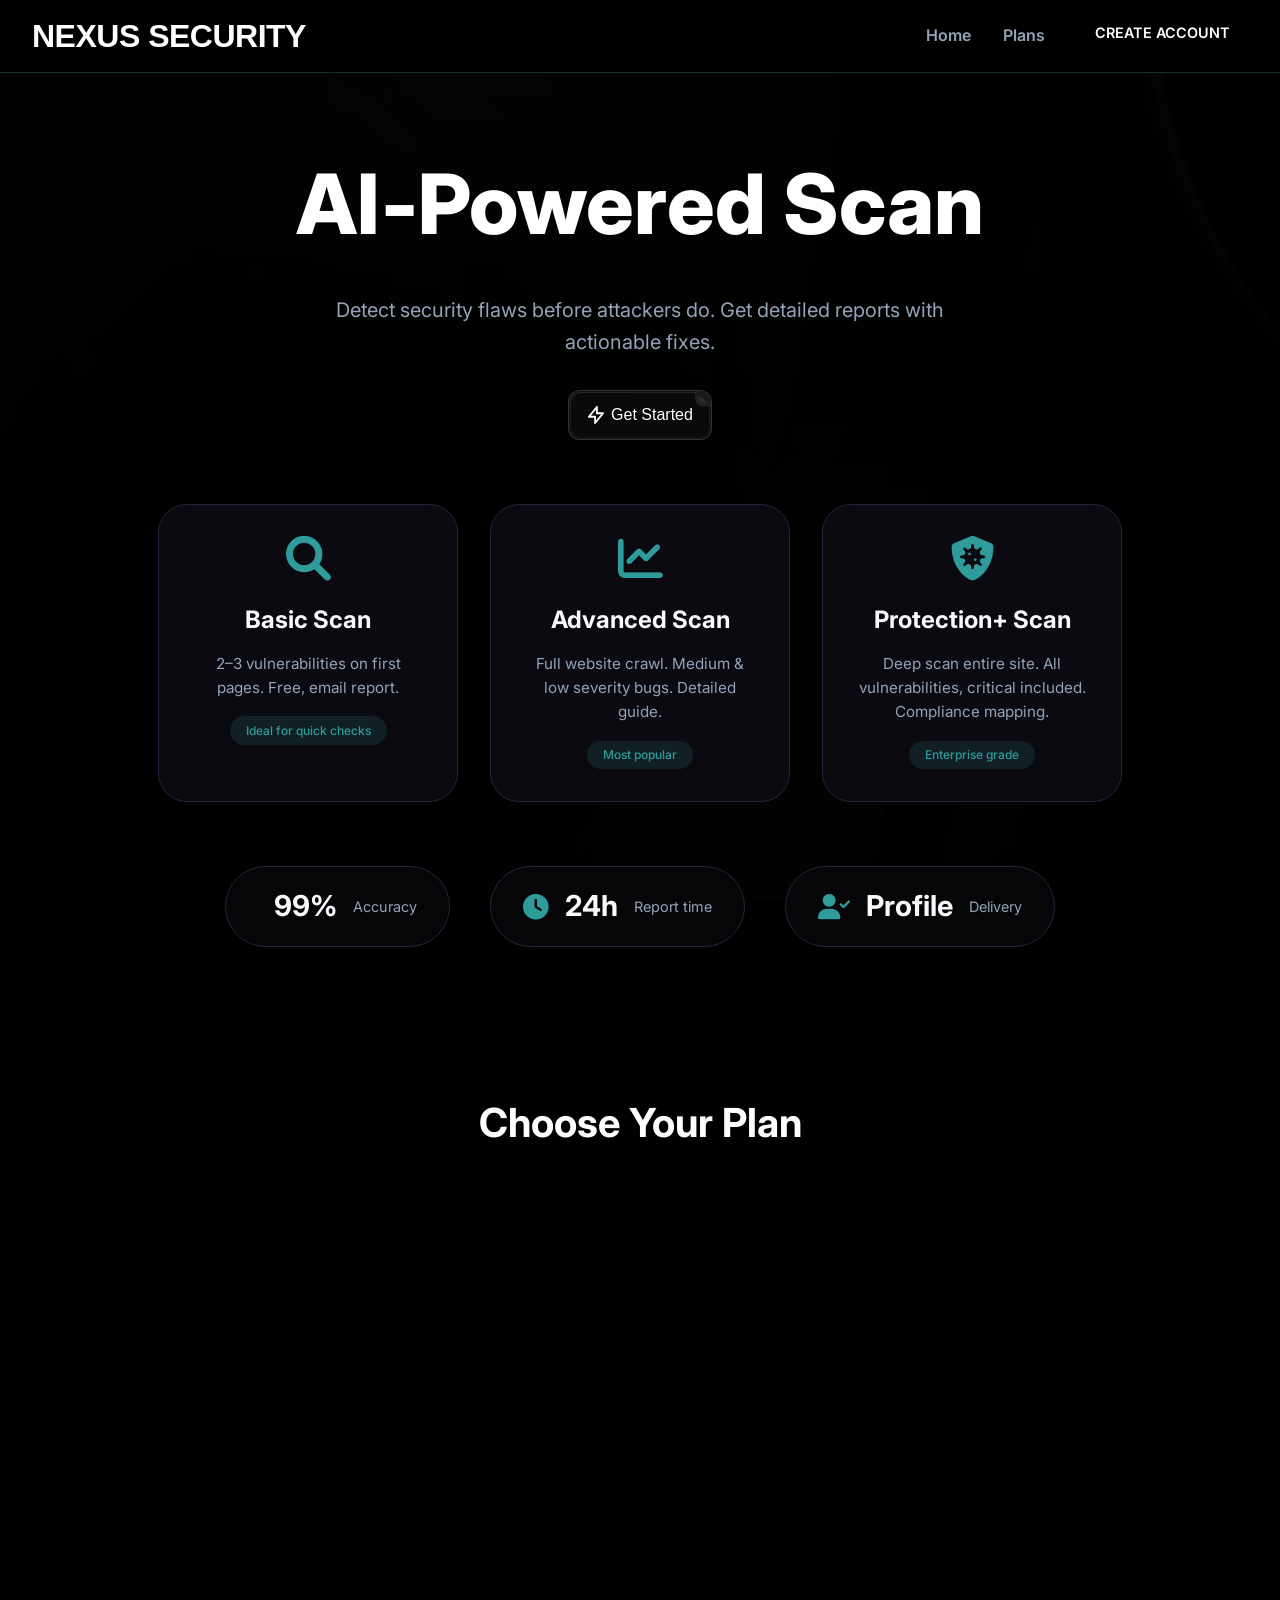
==== commit 60f25b9e: "Add files via upload" ====
--- a/index.html
+++ b/index.html
@@ -156,7 +156,7 @@
     <div id="urlSectionBasic" class="url-section plan-url-section" style="display: none;" data-plan="basic">
         <div class="url-container">
             <h3>Basic Scan Details</h3>
-            <p>We'll verify ownership and send a confirmation email before starting the scan.</p>
+            <p>We'll verify ownership and start the scan after confirmation.</p>
             <form class="scan-form">
                 <input type="hidden" name="plan" value="basic">
                 <div class="form-group">
@@ -183,28 +183,45 @@
                     <input type="email" name="businessEmail" placeholder="Business Email (e.g., admin@example.com)" required>
                     <i class="fas fa-envelope-open-text input-icon"></i>
                 </div>
-                <!-- Business email question -->
-                <div class="form-group">
-                    <label>Is the business email mentioned on your website?</label>
+
+                <!-- TWO VERIFICATION OPTIONS -->
+                <div class="form-group">
+                    <label>How do you want to verify ownership?</label>
                     <div class="radio-group">
-                        <label><input type="radio" name="emailOnSite" value="yes" required> Yes</label>
-                        <label><input type="radio" name="emailOnSite" value="no" required> No</label>
-                    </div>
-                </div>
-                <div id="photoGroup" style="display: none;">
-                    <div class="form-group">
-                        <input type="file" name="photo" accept="image/*">
-                        <i class="fas fa-camera input-icon"></i>
-                        <small>Upload a photo (required if email not on site)</small>
-                    </div>
-                </div>
-                <button type="submit" class="btn-53">REQUEST SCAN</button>
+                        <label><input type="radio" name="emailOnSite" value="yes" required> ✅ Yes, business email is on my website (we'll send a verification email)</label>
+                    </div>
+                    <div class="radio-group" style="margin-top: 0.5rem;">
+                        <label><input type="radio" name="emailOnSite" value="no" required> 🔐 No, I want to verify manually using a code (paste on website)</label>
+                    </div>
+                </div>
+
+                <!-- Manual verification panel (hidden initially) -->
+                <div id="manualVerificationPanel" style="display: none;">
+                    <div class="verification-code-box">
+                        <p><i class="fas fa-shield-alt"></i> <strong>Manual Verification Code</strong></p>
+                        <div class="code-display">
+                            <span id="verificationCode">------</span>
+                            <button type="button" class="copyCodeBtn" class="btn-copy"><i class="fas fa-copy"></i> Copy</button>
+                        </div>
+                        <p class="instruction">
+                            📌 <strong>Instructions:</strong><br>
+                            1. Copy the code above.<br>
+                            2. Paste it anywhere on your website (e.g., inside a hidden `<div>`, a meta tag, or the footer).<br>
+                            3. Click <strong>"Verify Code"</strong> below – our AI will scan your website to confirm.<br>
+                            4. Once verified, your scan will start immediately.
+                        </p>
+                        <button type="button" class="verifyCodeBtn btn-53" style="background: #2f9b9b;">Verify Code</button>
+                        <div class="verifyStatus" style="margin-top: 1rem;"></div>
+                    </div>
+                </div>
+
+                <button type="submit" class="submitScanBtn btn-53">REQUEST SCAN</button>
             </form>
-            <p class="url-note">* We'll send a confirmation email to the business email. The scan will start after you confirm.</p>
+            <p class="url-note">* We'll send a confirmation email to the business email if you choose that option.</p>
         </div>
     </div>
 
-    <!-- Advanced Scan Section -->
+    <!-- Advanced Scan Section (same structure, plan=advanced) -->
     <div id="urlSectionAdvanced" class="url-section plan-url-section" style="display: none;" data-plan="advanced">
         <div class="url-container">
             <h3>Advanced Scan Details</h3>
@@ -235,27 +252,43 @@
                     <input type="email" name="businessEmail" placeholder="Business Email" required>
                     <i class="fas fa-envelope-open-text input-icon"></i>
                 </div>
-                <div class="form-group">
-                    <label>Is the business email mentioned on your website?</label>
+
+                <div class="form-group">
+                    <label>How do you want to verify ownership?</label>
                     <div class="radio-group">
-                        <label><input type="radio" name="emailOnSite" value="yes" required> Yes</label>
-                        <label><input type="radio" name="emailOnSite" value="no" required> No</label>
-                    </div>
-                </div>
-                <div id="photoGroup" style="display: none;">
-                    <div class="form-group">
-                        <input type="file" name="photo" accept="image/*">
-                        <i class="fas fa-camera input-icon"></i>
-                        <small>Upload a photo (required if email not on site)</small>
-                    </div>
-                </div>
-                <button type="submit" class="btn-53">REQUEST SCAN</button>
+                        <label><input type="radio" name="emailOnSite" value="yes" required> ✅ Yes, business email is on my website (we'll send a verification email)</label>
+                    </div>
+                    <div class="radio-group" style="margin-top: 0.5rem;">
+                        <label><input type="radio" name="emailOnSite" value="no" required> 🔐 No, I want to verify manually using a code (paste on website)</label>
+                    </div>
+                </div>
+
+                <div class="manualVerificationPanel" style="display: none;">
+                    <div class="verification-code-box">
+                        <p><i class="fas fa-shield-alt"></i> <strong>Manual Verification Code</strong></p>
+                        <div class="code-display">
+                            <span class="verificationCode">------</span>
+                            <button type="button" class="copyCodeBtn btn-copy"><i class="fas fa-copy"></i> Copy</button>
+                        </div>
+                        <p class="instruction">
+                            📌 <strong>Instructions:</strong><br>
+                            1. Copy the code above.<br>
+                            2. Paste it anywhere on your website.<br>
+                            3. Click <strong>"Verify Code"</strong> below – our AI will scan your website to confirm.<br>
+                            4. Once verified, your scan will start immediately.
+                        </p>
+                        <button type="button" class="verifyCodeBtn btn-53" style="background: #2f9b9b;">Verify Code</button>
+                        <div class="verifyStatus"></div>
+                    </div>
+                </div>
+
+                <button type="submit" class="submitScanBtn btn-53">REQUEST SCAN</button>
             </form>
             <p class="url-note">* We'll verify your business email and start the scan within minutes.</p>
         </div>
     </div>
 
-    <!-- Protection+ Scan Section -->
+    <!-- Protection+ Scan Section (same structure, plan=protection_plus) -->
     <div id="urlSectionProtection" class="url-section plan-url-section" style="display: none;" data-plan="protection_plus">
         <div class="url-container">
             <h3>Protection+ Scan Details</h3>
@@ -286,21 +319,37 @@
                     <input type="email" name="businessEmail" placeholder="Business Email" required>
                     <i class="fas fa-envelope-open-text input-icon"></i>
                 </div>
-                <div class="form-group">
-                    <label>Is the business email mentioned on your website?</label>
+
+                <div class="form-group">
+                    <label>How do you want to verify ownership?</label>
                     <div class="radio-group">
-                        <label><input type="radio" name="emailOnSite" value="yes" required> Yes</label>
-                        <label><input type="radio" name="emailOnSite" value="no" required> No</label>
-                    </div>
-                </div>
-                <div id="photoGroup" style="display: none;">
-                    <div class="form-group">
-                        <input type="file" name="photo" accept="image/*">
-                        <i class="fas fa-camera input-icon"></i>
-                        <small>Upload a photo (required if email not on site)</small>
-                    </div>
-                </div>
-                <button type="submit" class="btn-53">REQUEST SCAN</button>
+                        <label><input type="radio" name="emailOnSite" value="yes" required> ✅ Yes, business email is on my website (we'll send a verification email)</label>
+                    </div>
+                    <div class="radio-group" style="margin-top: 0.5rem;">
+                        <label><input type="radio" name="emailOnSite" value="no" required> 🔐 No, I want to verify manually using a code (paste on website)</label>
+                    </div>
+                </div>
+
+                <div class="manualVerificationPanel" style="display: none;">
+                    <div class="verification-code-box">
+                        <p><i class="fas fa-shield-alt"></i> <strong>Manual Verification Code</strong></p>
+                        <div class="code-display">
+                            <span class="verificationCode">------</span>
+                            <button type="button" class="copyCodeBtn btn-copy"><i class="fas fa-copy"></i> Copy</button>
+                        </div>
+                        <p class="instruction">
+                            📌 <strong>Instructions:</strong><br>
+                            1. Copy the code above.<br>
+                            2. Paste it anywhere on your website.<br>
+                            3. Click <strong>"Verify Code"</strong> below – our AI will scan your website to confirm.<br>
+                            4. Once verified, your scan will start immediately.
+                        </p>
+                        <button type="button" class="verifyCodeBtn btn-53" style="background: #2f9b9b;">Verify Code</button>
+                        <div class="verifyStatus"></div>
+                    </div>
+                </div>
+
+                <button type="submit" class="submitScanBtn btn-53">REQUEST SCAN</button>
             </form>
             <p class="url-note">* Strict ownership verification and confirmation email required.</p>
         </div>
@@ -369,22 +418,5 @@
     </div>
 
     <script src="script.js"></script>
-    <script>
-        // Toggle photo group visibility for all forms
-        document.querySelectorAll('.scan-form').forEach(form => {
-            const radios = form.querySelectorAll('input[name="emailOnSite"]');
-            const photoGroup = form.querySelector('#photoGroup');
-            if (radios.length && photoGroup) {
-                const toggle = () => {
-                    const selected = form.querySelector('input[name="emailOnSite"]:checked');
-                    photoGroup.style.display = (selected && selected.value === 'no') ? 'block' : 'none';
-                    const fileInput = photoGroup.querySelector('input[type="file"]');
-                    if (fileInput) fileInput.required = (selected && selected.value === 'no');
-                };
-                radios.forEach(radio => radio.addEventListener('change', toggle));
-                toggle();
-            }
-        });
-    </script>
 </body>
 </html>
--- a/style.css
+++ b/style.css
@@ -1742,4 +1742,65 @@
 /* Optional: adjust the photo icon position */
 .form-group .input-icon {
     top: 2.2rem; /* Align with file input */
+}
+
+
+/* manual verification panel */
+
+/* Verification code panel */
+.verification-code-box {
+    background: rgba(15,15,23,0.95);
+    border: 1px solid var(--accent);
+    border-radius: 1rem;
+    padding: 1.5rem;
+    margin-top: 1.5rem;
+    text-align: center;
+    animation: fadeIn 0.3s ease;
+}
+.code-display {
+    display: flex;
+    align-items: center;
+    justify-content: center;
+    gap: 1rem;
+    margin: 1rem 0;
+    font-size: 2rem;
+    font-weight: bold;
+    font-family: 'Courier New', monospace;
+    background: #000;
+    padding: 0.8rem;
+    border-radius: 0.8rem;
+    border: 1px solid var(--accent);
+}
+.code-display span {
+    letter-spacing: 6px;
+    color: var(--accent);
+}
+.btn-copy {
+    background: var(--accent);
+    border: none;
+    padding: 0.4rem 1rem;
+    border-radius: 0.5rem;
+    cursor: pointer;
+    font-size: 0.9rem;
+    font-weight: bold;
+    transition: 0.2s;
+}
+.btn-copy:hover {
+    background: var(--accent-light);
+    transform: scale(1.02);
+}
+.instruction {
+    font-size: 0.85rem;
+    color: var(--text-muted);
+    margin: 1rem 0;
+    line-height: 1.5;
+    text-align: left;
+}
+.verifyStatus {
+    margin-top: 1rem;
+    font-size: 0.9rem;
+}
+@keyframes fadeIn {
+    from { opacity: 0; transform: translateY(10px); }
+    to { opacity: 1; transform: translateY(0); }
 }
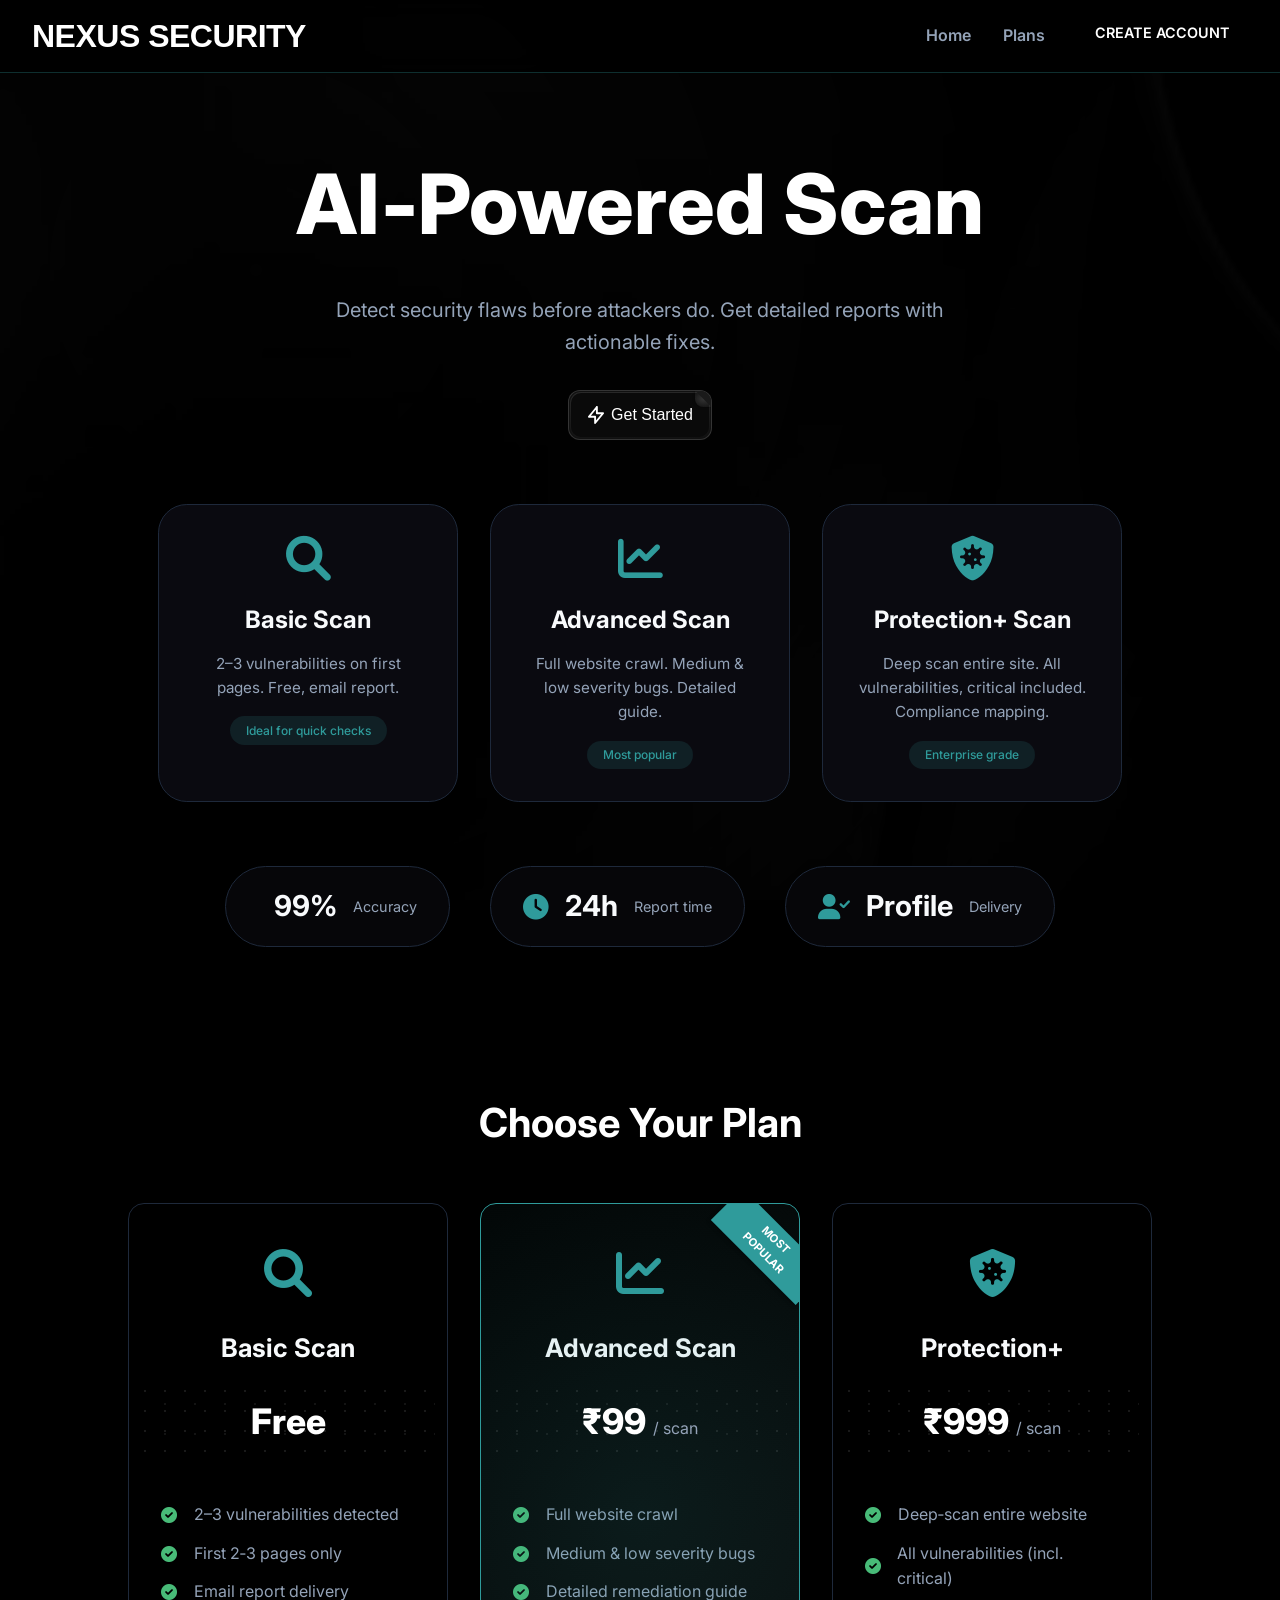
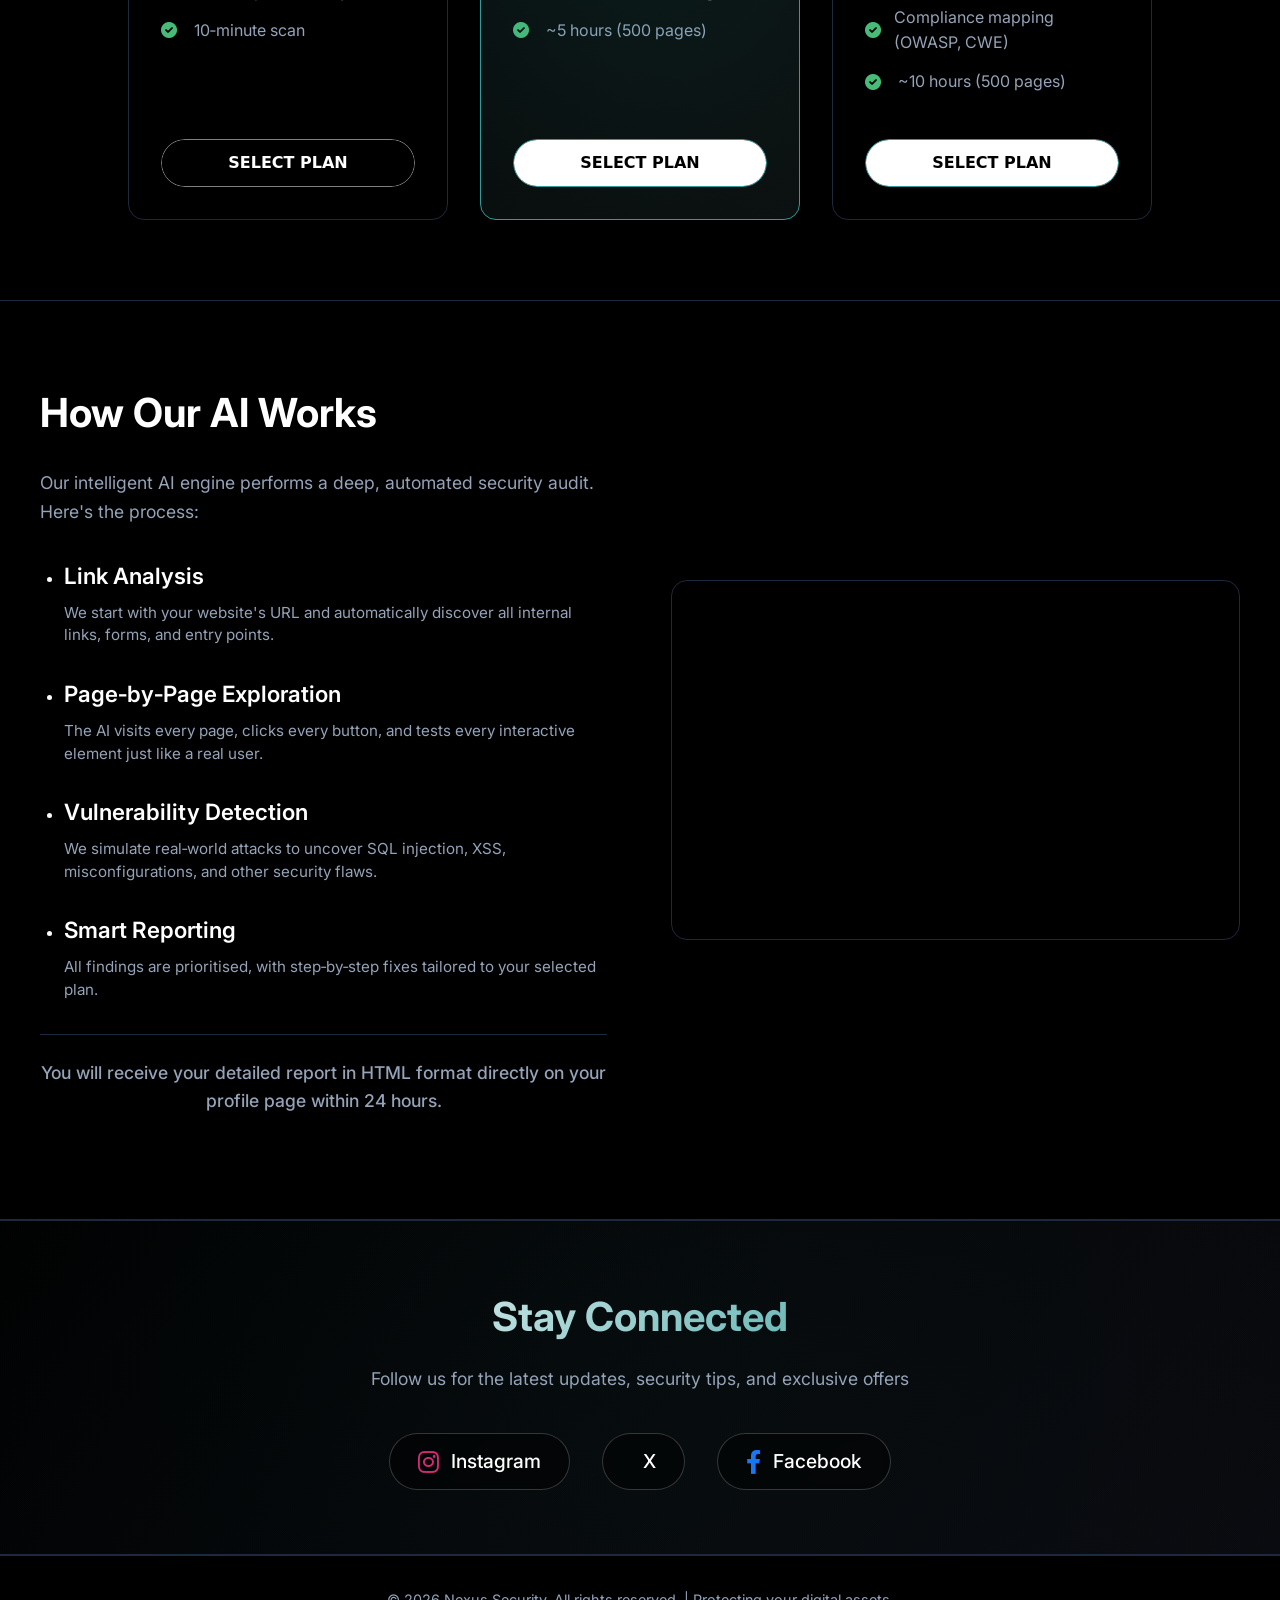
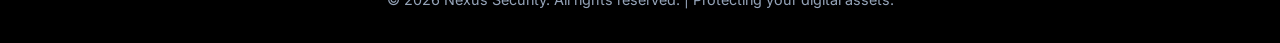
==== commit d0ba69a6: "Add files via upload" ====
--- a/index.html
+++ b/index.html
@@ -152,19 +152,19 @@
         </div>
     </section>
 
-    <!-- Basic Scan Section -->
+    <!-- Basic Scan Form -->
     <div id="urlSectionBasic" class="url-section plan-url-section" style="display: none;" data-plan="basic">
         <div class="url-container">
             <h3>Basic Scan Details</h3>
-            <p>We'll verify ownership and start the scan after confirmation.</p>
-            <form class="scan-form">
+            <p>Fill in your details and choose how to verify ownership.</p>
+            <form class="scan-form" data-plan="basic">
                 <input type="hidden" name="plan" value="basic">
                 <div class="form-group">
                     <input type="text" name="fullName" placeholder="Your Full Name" required>
                     <i class="fas fa-user input-icon"></i>
                 </div>
                 <div class="form-group">
-                    <input type="text" name="role" placeholder="Your Role in Company (e.g., CEO, Developer)" required>
+                    <input type="text" name="role" placeholder="Your Role in Company" required>
                     <i class="fas fa-briefcase input-icon"></i>
                 </div>
                 <div class="form-group">
@@ -184,49 +184,52 @@
                     <i class="fas fa-envelope-open-text input-icon"></i>
                 </div>
 
-                <!-- TWO VERIFICATION OPTIONS -->
-                <div class="form-group">
-                    <label>How do you want to verify ownership?</label>
-                    <div class="radio-group">
-                        <label><input type="radio" name="emailOnSite" value="yes" required> ✅ Yes, business email is on my website (we'll send a verification email)</label>
-                    </div>
-                    <div class="radio-group" style="margin-top: 0.5rem;">
-                        <label><input type="radio" name="emailOnSite" value="no" required> 🔐 No, I want to verify manually using a code (paste on website)</label>
-                    </div>
-                </div>
-
-                <!-- Manual verification panel (hidden initially) -->
-                <div id="manualVerificationPanel" style="display: none;">
-                    <div class="verification-code-box">
-                        <p><i class="fas fa-shield-alt"></i> <strong>Manual Verification Code</strong></p>
+                <!-- Verification Methods Cards -->
+                <div class="verification-methods">
+                    <div class="method-card" data-method="email">
+                        <input type="radio" name="emailOnSite" value="yes" id="methodEmailBasic" required>
+                        <label for="methodEmailBasic">
+                            <i class="fas fa-envelope"></i>
+                            <strong>Email Verification</strong>
+                            <span>We'll send a confirmation link to the business email.</span>
+                        </label>
+                    </div>
+                    <div class="method-card" data-method="code">
+                        <input type="radio" name="emailOnSite" value="no" id="methodCodeBasic" required>
+                        <label for="methodCodeBasic">
+                            <i class="fas fa-code"></i>
+                            <strong>Manual Code Verification</strong>
+                            <span>Generate a 6‑character code, paste it on your website, then verify.</span>
+                        </label>
+                    </div>
+                </div>
+
+                <!-- Manual Code Panel (hidden initially) -->
+                <div class="manual-code-panel" style="display: none;">
+                    <div class="code-card">
+                        <p><i class="fas fa-shield-alt"></i> Your unique verification code:</p>
                         <div class="code-display">
-                            <span id="verificationCode">------</span>
-                            <button type="button" class="copyCodeBtn" class="btn-copy"><i class="fas fa-copy"></i> Copy</button>
+                            <span class="verification-code">------</span>
+                            <button type="button" class="copy-code-btn btn-copy"><i class="fas fa-copy"></i> Copy</button>
                         </div>
-                        <p class="instruction">
-                            📌 <strong>Instructions:</strong><br>
-                            1. Copy the code above.<br>
-                            2. Paste it anywhere on your website (e.g., inside a hidden `<div>`, a meta tag, or the footer).<br>
-                            3. Click <strong>"Verify Code"</strong> below – our AI will scan your website to confirm.<br>
-                            4. Once verified, your scan will start immediately.
-                        </p>
-                        <button type="button" class="verifyCodeBtn btn-53" style="background: #2f9b9b;">Verify Code</button>
-                        <div class="verifyStatus" style="margin-top: 1rem;"></div>
-                    </div>
-                </div>
-
-                <button type="submit" class="submitScanBtn btn-53">REQUEST SCAN</button>
+                        <p class="instruction">📌 Paste this code anywhere on your website (footer, meta tag, hidden div). Then click <strong>Verify Code</strong>.</p>
+                        <button type="button" class="verify-code-btn btn-53" style="background:#2f9b9b;">Verify Code</button>
+                        <div class="verify-status"></div>
+                    </div>
+                </div>
+
+                <!-- Main Start Scan Button (disabled until method selected) -->
+                <button type="button" class="start-scan-btn btn-53" disabled>Select verification method first</button>
             </form>
-            <p class="url-note">* We'll send a confirmation email to the business email if you choose that option.</p>
         </div>
     </div>
 
-    <!-- Advanced Scan Section (same structure, plan=advanced) -->
+    <!-- Advanced Scan Form -->
     <div id="urlSectionAdvanced" class="url-section plan-url-section" style="display: none;" data-plan="advanced">
         <div class="url-container">
             <h3>Advanced Scan Details</h3>
-            <p>Advanced plan includes full website crawl and detailed remediation guide.</p>
-            <form class="scan-form">
+            <p>Full website crawl with detailed remediation guide.</p>
+            <form class="scan-form" data-plan="advanced">
                 <input type="hidden" name="plan" value="advanced">
                 <div class="form-group">
                     <input type="text" name="fullName" placeholder="Your Full Name" required>
@@ -253,47 +256,49 @@
                     <i class="fas fa-envelope-open-text input-icon"></i>
                 </div>
 
-                <div class="form-group">
-                    <label>How do you want to verify ownership?</label>
-                    <div class="radio-group">
-                        <label><input type="radio" name="emailOnSite" value="yes" required> ✅ Yes, business email is on my website (we'll send a verification email)</label>
-                    </div>
-                    <div class="radio-group" style="margin-top: 0.5rem;">
-                        <label><input type="radio" name="emailOnSite" value="no" required> 🔐 No, I want to verify manually using a code (paste on website)</label>
-                    </div>
-                </div>
-
-                <div class="manualVerificationPanel" style="display: none;">
-                    <div class="verification-code-box">
-                        <p><i class="fas fa-shield-alt"></i> <strong>Manual Verification Code</strong></p>
+                <div class="verification-methods">
+                    <div class="method-card" data-method="email">
+                        <input type="radio" name="emailOnSite" value="yes" id="methodEmailAdvanced" required>
+                        <label for="methodEmailAdvanced">
+                            <i class="fas fa-envelope"></i>
+                            <strong>Email Verification</strong>
+                            <span>We'll send a confirmation link to the business email.</span>
+                        </label>
+                    </div>
+                    <div class="method-card" data-method="code">
+                        <input type="radio" name="emailOnSite" value="no" id="methodCodeAdvanced" required>
+                        <label for="methodCodeAdvanced">
+                            <i class="fas fa-code"></i>
+                            <strong>Manual Code Verification</strong>
+                            <span>Generate a 6‑character code, paste it on your website, then verify.</span>
+                        </label>
+                    </div>
+                </div>
+
+                <div class="manual-code-panel" style="display: none;">
+                    <div class="code-card">
+                        <p><i class="fas fa-shield-alt"></i> Your unique verification code:</p>
                         <div class="code-display">
-                            <span class="verificationCode">------</span>
-                            <button type="button" class="copyCodeBtn btn-copy"><i class="fas fa-copy"></i> Copy</button>
+                            <span class="verification-code">------</span>
+                            <button type="button" class="copy-code-btn btn-copy"><i class="fas fa-copy"></i> Copy</button>
                         </div>
-                        <p class="instruction">
-                            📌 <strong>Instructions:</strong><br>
-                            1. Copy the code above.<br>
-                            2. Paste it anywhere on your website.<br>
-                            3. Click <strong>"Verify Code"</strong> below – our AI will scan your website to confirm.<br>
-                            4. Once verified, your scan will start immediately.
-                        </p>
-                        <button type="button" class="verifyCodeBtn btn-53" style="background: #2f9b9b;">Verify Code</button>
-                        <div class="verifyStatus"></div>
-                    </div>
-                </div>
-
-                <button type="submit" class="submitScanBtn btn-53">REQUEST SCAN</button>
+                        <p class="instruction">📌 Paste this code anywhere on your website. Then click <strong>Verify Code</strong>.</p>
+                        <button type="button" class="verify-code-btn btn-53" style="background:#2f9b9b;">Verify Code</button>
+                        <div class="verify-status"></div>
+                    </div>
+                </div>
+
+                <button type="button" class="start-scan-btn btn-53" disabled>Select verification method first</button>
             </form>
-            <p class="url-note">* We'll verify your business email and start the scan within minutes.</p>
         </div>
     </div>
 
-    <!-- Protection+ Scan Section (same structure, plan=protection_plus) -->
+    <!-- Protection+ Scan Form -->
     <div id="urlSectionProtection" class="url-section plan-url-section" style="display: none;" data-plan="protection_plus">
         <div class="url-container">
             <h3>Protection+ Scan Details</h3>
-            <p>Enterprise‑grade deep scan with compliance mapping and critical vulnerability detection.</p>
-            <form class="scan-form">
+            <p>Enterprise‑grade deep scan with compliance mapping.</p>
+            <form class="scan-form" data-plan="protection_plus">
                 <input type="hidden" name="plan" value="protection_plus">
                 <div class="form-group">
                     <input type="text" name="fullName" placeholder="Your Full Name" required>
@@ -320,38 +325,40 @@
                     <i class="fas fa-envelope-open-text input-icon"></i>
                 </div>
 
-                <div class="form-group">
-                    <label>How do you want to verify ownership?</label>
-                    <div class="radio-group">
-                        <label><input type="radio" name="emailOnSite" value="yes" required> ✅ Yes, business email is on my website (we'll send a verification email)</label>
-                    </div>
-                    <div class="radio-group" style="margin-top: 0.5rem;">
-                        <label><input type="radio" name="emailOnSite" value="no" required> 🔐 No, I want to verify manually using a code (paste on website)</label>
-                    </div>
-                </div>
-
-                <div class="manualVerificationPanel" style="display: none;">
-                    <div class="verification-code-box">
-                        <p><i class="fas fa-shield-alt"></i> <strong>Manual Verification Code</strong></p>
+                <div class="verification-methods">
+                    <div class="method-card" data-method="email">
+                        <input type="radio" name="emailOnSite" value="yes" id="methodEmailProtection" required>
+                        <label for="methodEmailProtection">
+                            <i class="fas fa-envelope"></i>
+                            <strong>Email Verification</strong>
+                            <span>We'll send a confirmation link to the business email.</span>
+                        </label>
+                    </div>
+                    <div class="method-card" data-method="code">
+                        <input type="radio" name="emailOnSite" value="no" id="methodCodeProtection" required>
+                        <label for="methodCodeProtection">
+                            <i class="fas fa-code"></i>
+                            <strong>Manual Code Verification</strong>
+                            <span>Generate a 6‑character code, paste it on your website, then verify.</span>
+                        </label>
+                    </div>
+                </div>
+
+                <div class="manual-code-panel" style="display: none;">
+                    <div class="code-card">
+                        <p><i class="fas fa-shield-alt"></i> Your unique verification code:</p>
                         <div class="code-display">
-                            <span class="verificationCode">------</span>
-                            <button type="button" class="copyCodeBtn btn-copy"><i class="fas fa-copy"></i> Copy</button>
+                            <span class="verification-code">------</span>
+                            <button type="button" class="copy-code-btn btn-copy"><i class="fas fa-copy"></i> Copy</button>
                         </div>
-                        <p class="instruction">
-                            📌 <strong>Instructions:</strong><br>
-                            1. Copy the code above.<br>
-                            2. Paste it anywhere on your website.<br>
-                            3. Click <strong>"Verify Code"</strong> below – our AI will scan your website to confirm.<br>
-                            4. Once verified, your scan will start immediately.
-                        </p>
-                        <button type="button" class="verifyCodeBtn btn-53" style="background: #2f9b9b;">Verify Code</button>
-                        <div class="verifyStatus"></div>
-                    </div>
-                </div>
-
-                <button type="submit" class="submitScanBtn btn-53">REQUEST SCAN</button>
+                        <p class="instruction">📌 Paste this code anywhere on your website. Then click <strong>Verify Code</strong>.</p>
+                        <button type="button" class="verify-code-btn btn-53" style="background:#2f9b9b;">Verify Code</button>
+                        <div class="verify-status"></div>
+                    </div>
+                </div>
+
+                <button type="button" class="start-scan-btn btn-53" disabled>Select verification method first</button>
             </form>
-            <p class="url-note">* Strict ownership verification and confirmation email required.</p>
         </div>
     </div>
 
@@ -399,7 +406,7 @@
         <p>© 2026 Nexus Security. All rights reserved. | Protecting your digital assets.</p>
     </footer>
 
-    <!-- Modal -->
+    <!-- Modal (for any confirmations) -->
     <div id="questionModal" class="modal" style="display: none;">
         <div class="modal-content">
             <h3>Website Verification</h3>
--- a/style.css
+++ b/style.css
@@ -1745,62 +1745,245 @@
 }
 
 
-/* manual verification panel */
-
-/* Verification code panel */
-.verification-code-box {
-    background: rgba(15,15,23,0.95);
+/* ============================================
+   VERIFICATION SYSTEM – PROFESSIONAL STYLES
+============================================ */
+
+/* Verification method cards container */
+.verification-methods {
+    display: flex;
+    gap: 1.5rem;
+    margin: 1.5rem 0;
+    flex-wrap: wrap;
+}
+
+/* Individual method card */
+.method-card {
+    flex: 1;
+    min-width: 200px;
+    background: rgba(15, 15, 23, 0.8);
+    backdrop-filter: blur(4px);
+    border: 1px solid var(--border);
+    border-radius: 1rem;
+    padding: 1.2rem;
+    transition: all 0.25s ease;
+    cursor: pointer;
+    position: relative;
+    overflow: hidden;
+}
+
+.method-card:hover {
+    border-color: var(--accent);
+    background: rgba(15, 15, 23, 0.95);
+    transform: translateY(-3px);
+    box-shadow: 0 8px 20px rgba(0, 0, 0, 0.3);
+}
+
+/* Hide the actual radio button */
+.method-card input[type="radio"] {
+    display: none;
+}
+
+/* Label that acts as the card content */
+.method-card label {
+    display: flex;
+    flex-direction: column;
+    align-items: center;
+    text-align: center;
+    gap: 0.6rem;
+    cursor: pointer;
+    width: 100%;
+}
+
+.method-card label i {
+    font-size: 2.2rem;
+    color: var(--accent);
+    transition: transform 0.2s;
+}
+
+.method-card:hover label i {
+    transform: scale(1.05);
+}
+
+.method-card label strong {
+    font-size: 1.1rem;
+    font-weight: 700;
+    color: #fff;
+}
+
+.method-card label span {
+    font-size: 0.8rem;
+    color: var(--text-muted);
+    line-height: 1.4;
+}
+
+/* Selected state for the method card */
+.method-card.selected {
+    border-color: var(--accent);
+    background: rgba(47, 155, 155, 0.1);
+    box-shadow: 0 0 0 1px var(--accent), 0 4px 12px rgba(0,0,0,0.2);
+}
+
+/* Manual code panel (initially hidden) */
+.manual-code-panel {
+    margin-top: 1.8rem;
+    animation: fadeInUp 0.4s ease-out;
+}
+
+/* Code card container */
+.code-card {
+    background: rgba(0, 0, 0, 0.7);
+    backdrop-filter: blur(8px);
     border: 1px solid var(--accent);
-    border-radius: 1rem;
+    border-radius: 1.2rem;
     padding: 1.5rem;
-    margin-top: 1.5rem;
     text-align: center;
-    animation: fadeIn 0.3s ease;
-}
+    box-shadow: 0 10px 25px -5px rgba(0, 0, 0, 0.4);
+}
+
+.code-card p:first-child {
+    font-size: 1rem;
+    font-weight: 500;
+    color: var(--accent);
+    margin-bottom: 1rem;
+}
+
+.code-card p:first-child i {
+    margin-right: 0.5rem;
+}
+
+/* Code display row */
 .code-display {
     display: flex;
     align-items: center;
     justify-content: center;
     gap: 1rem;
     margin: 1rem 0;
-    font-size: 2rem;
-    font-weight: bold;
-    font-family: 'Courier New', monospace;
-    background: #000;
-    padding: 0.8rem;
+    background: #0a0a0f;
     border-radius: 0.8rem;
-    border: 1px solid var(--accent);
-}
-.code-display span {
-    letter-spacing: 6px;
+    padding: 0.6rem 1rem;
+    border: 1px solid rgba(47, 155, 155, 0.4);
+}
+
+/* The verification code text */
+.verification-code {
+    font-size: 1.8rem;
+    font-weight: 800;
+    font-family: 'Courier New', 'Fira Code', monospace;
+    letter-spacing: 4px;
     color: var(--accent);
-}
+    text-shadow: 0 0 5px rgba(47,155,155,0.3);
+}
+
+/* Copy button */
 .btn-copy {
     background: var(--accent);
     border: none;
-    padding: 0.4rem 1rem;
-    border-radius: 0.5rem;
+    padding: 0.4rem 1.2rem;
+    border-radius: 2rem;
     cursor: pointer;
-    font-size: 0.9rem;
-    font-weight: bold;
-    transition: 0.2s;
-}
+    font-size: 0.85rem;
+    font-weight: 600;
+    color: #fff;
+    transition: all 0.2s;
+    display: inline-flex;
+    align-items: center;
+    gap: 0.5rem;
+}
+
 .btn-copy:hover {
     background: var(--accent-light);
     transform: scale(1.02);
 }
+
+.btn-copy i {
+    font-size: 0.9rem;
+}
+
+/* Instruction text */
 .instruction {
     font-size: 0.85rem;
-    color: var(--text-muted);
+    color: #cbd5e1;
     margin: 1rem 0;
     line-height: 1.5;
     text-align: left;
-}
-.verifyStatus {
+    background: rgba(255,255,255,0.05);
+    padding: 0.6rem;
+    border-radius: 0.6rem;
+}
+
+/* Verify code button (inside manual panel) */
+.verify-code-btn {
+    margin-top: 0.5rem;
+    background: var(--accent);
+    border: none;
+    width: 100%;
+}
+
+.verify-code-btn:hover {
+    background: var(--accent-light);
+}
+
+/* Verification status message */
+.verify-status {
     margin-top: 1rem;
-    font-size: 0.9rem;
-}
-@keyframes fadeIn {
-    from { opacity: 0; transform: translateY(10px); }
-    to { opacity: 1; transform: translateY(0); }
+    font-size: 0.85rem;
+    min-height: 2rem;
+}
+
+/* Start scan button (main action) */
+.start-scan-btn {
+    margin-top: 1.5rem;
+    background: linear-gradient(135deg, #2f9b9b, #1f6e6e);
+    border: none;
+    transition: all 0.3s;
+}
+
+.start-scan-btn:disabled {
+    opacity: 0.5;
+    cursor: not-allowed;
+    background: #2f9b9b;
+}
+
+.start-scan-btn:not(:disabled):hover {
+    transform: translateY(-2px);
+    box-shadow: 0 5px 15px rgba(47, 155, 155, 0.4);
+}
+
+/* Animation for the manual panel */
+@keyframes fadeInUp {
+    from {
+        opacity: 0;
+        transform: translateY(15px);
+    }
+    to {
+        opacity: 1;
+        transform: translateY(0);
+    }
+}
+
+/* Responsive adjustments */
+@media (max-width: 768px) {
+    .verification-methods {
+        flex-direction: column;
+        gap: 1rem;
+    }
+    .method-card {
+        width: 100%;
+    }
+    .code-display {
+        flex-direction: column;
+        gap: 0.8rem;
+    }
+    .verification-code {
+        font-size: 1.4rem;
+        letter-spacing: 3px;
+    }
+    .btn-copy {
+        width: 100%;
+        justify-content: center;
+    }
+    .instruction {
+        font-size: 0.75rem;
+    }
 }
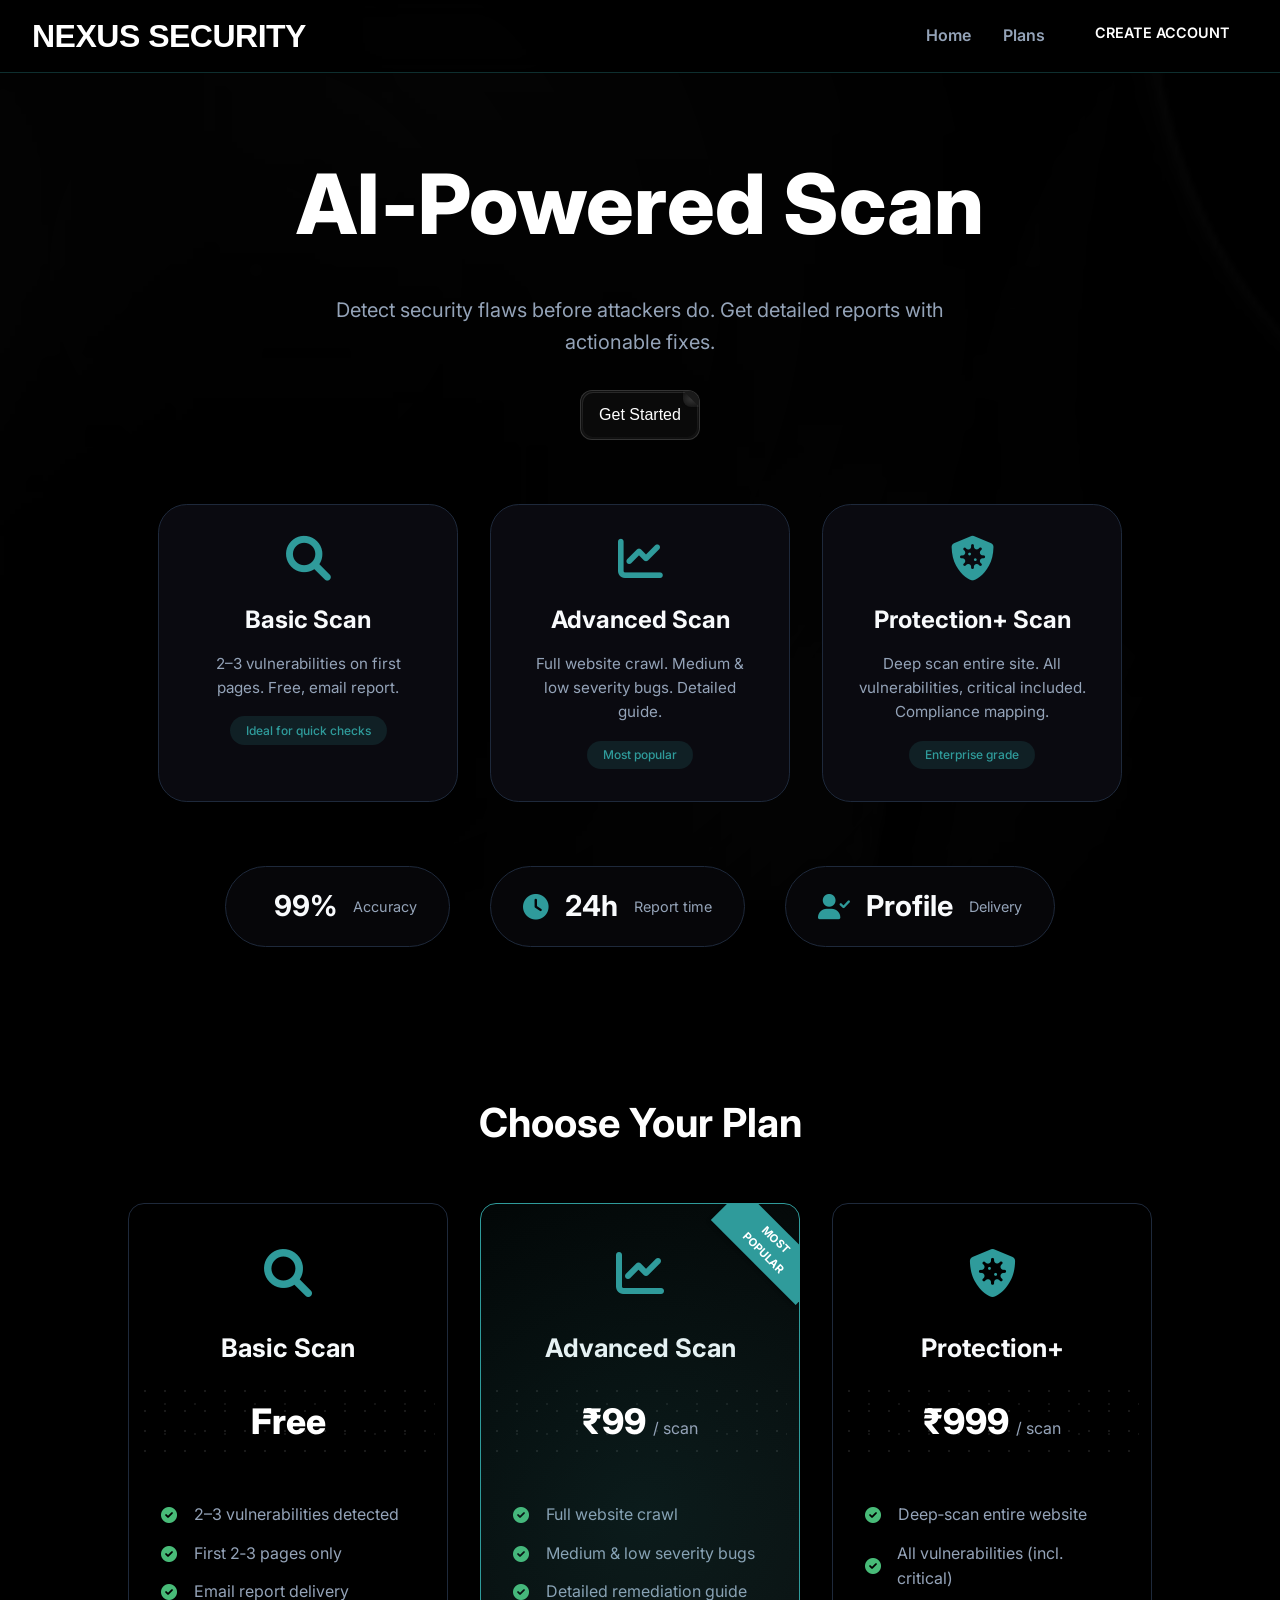
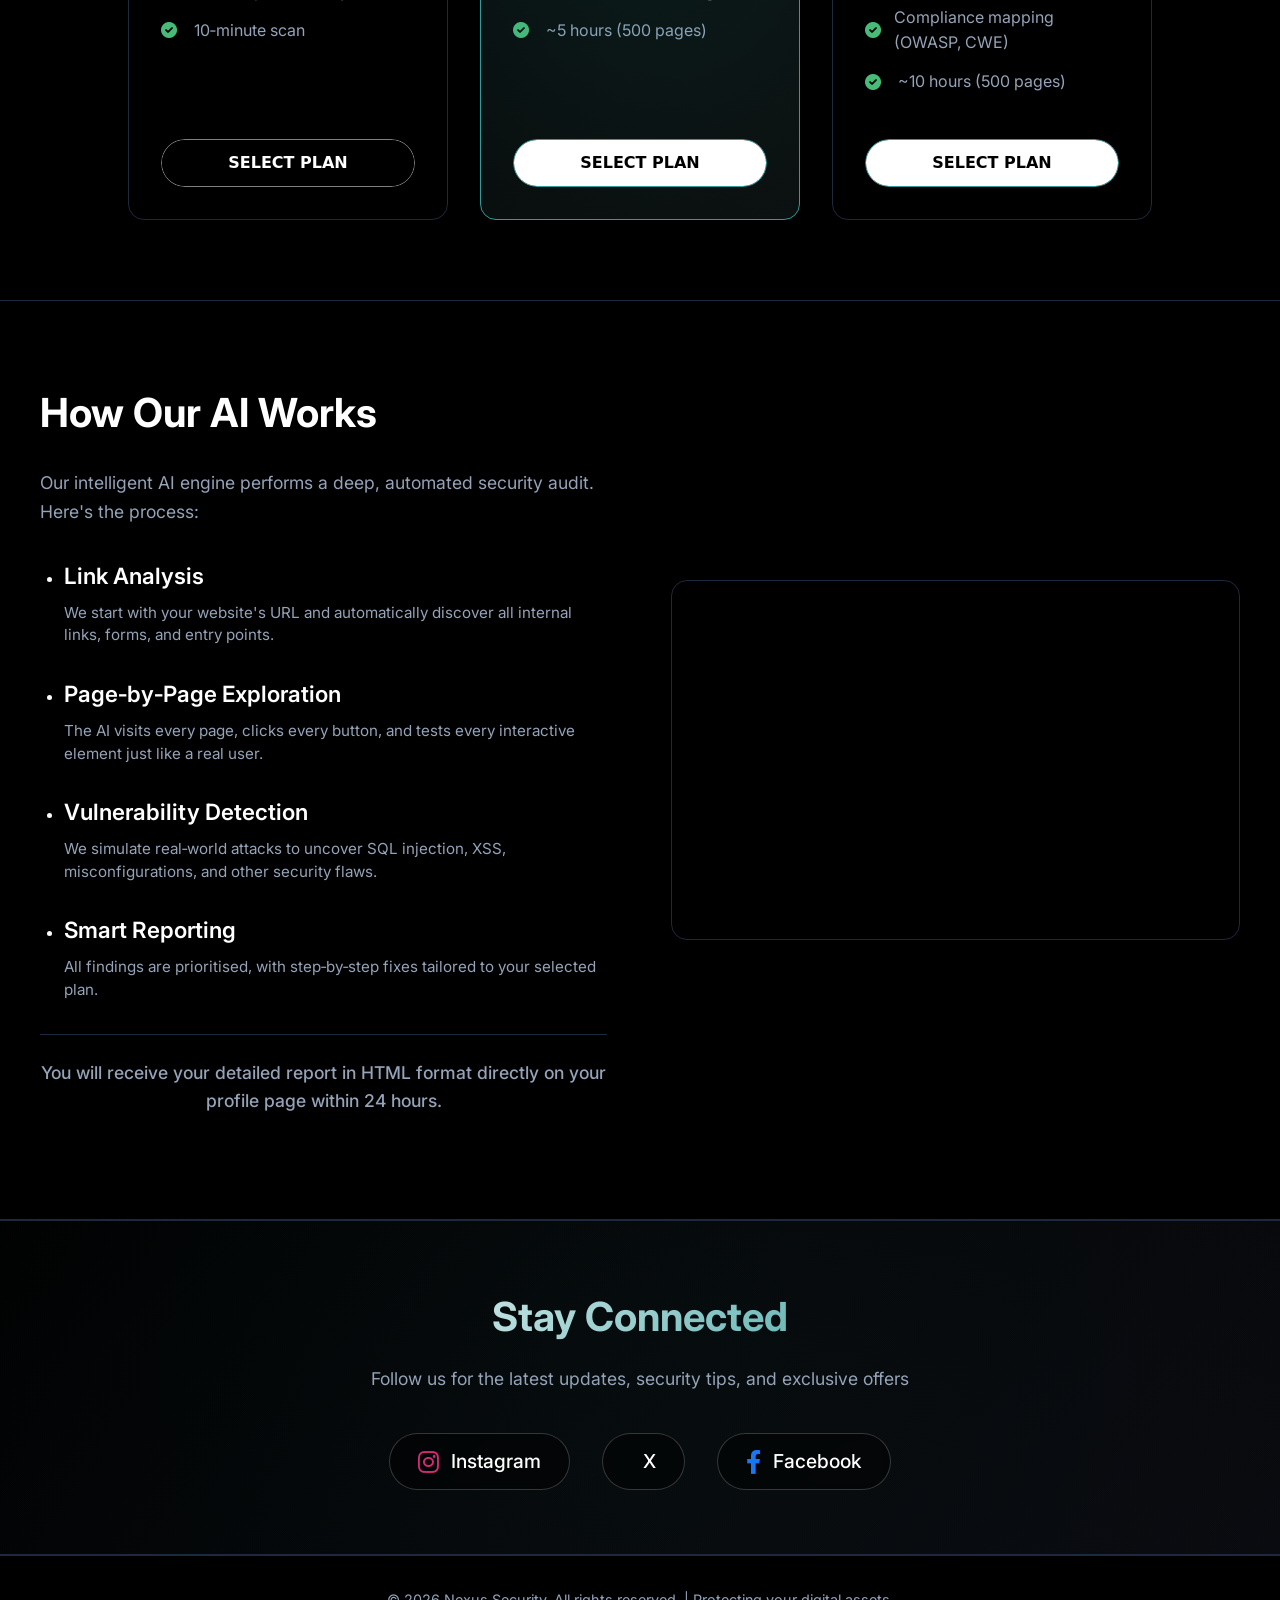
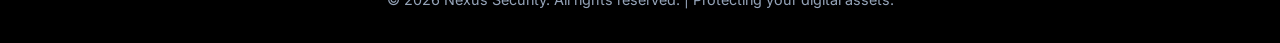
==== commit 1b9ae7d9: "Add files via upload" ====
--- a/index.html
+++ b/index.html
@@ -15,10 +15,19 @@
         <div class="logo">
             <h1>NEXUS SECURITY</h1>
         </div>
-        <div class="nav-links">
+        <!-- Hamburger button for mobile -->
+        <div class="hamburger" id="hamburger">
+            <span></span>
+            <span></span>
+            <span></span>
+        </div>
+        <div class="nav-links" id="navLinks">
             <a href="index.html">Home</a>
             <a href="#plans">Plans</a>
             <div id="authButtonContainer"></div>
+            <div id="adminButtonContainer" style="display: none;">
+                <a href="/admin" id="adminButton"><span>Admin Panel</span></a>
+            </div>
         </div>
     </nav>
 
@@ -204,6 +213,9 @@
                     </div>
                 </div>
 
+                <!-- Verify Now button (email method only) -->
+                <button type="button" class="verify-now-btn btn-53" style="display: none; background: #2f9b9b;">Verify Now</button>
+
                 <!-- Manual Code Panel (hidden initially) -->
                 <div class="manual-code-panel" style="display: none;">
                     <div class="code-card">
@@ -217,9 +229,6 @@
                         <div class="verify-status"></div>
                     </div>
                 </div>
-
-                <!-- Main Start Scan Button (disabled until method selected) -->
-                <button type="button" class="start-scan-btn btn-53" disabled>Select verification method first</button>
             </form>
         </div>
     </div>
@@ -274,6 +283,8 @@
                         </label>
                     </div>
                 </div>
+
+                <button type="button" class="verify-now-btn btn-53" style="display: none; background: #2f9b9b;">Verify Now</button>
 
                 <div class="manual-code-panel" style="display: none;">
                     <div class="code-card">
@@ -287,8 +298,6 @@
                         <div class="verify-status"></div>
                     </div>
                 </div>
-
-                <button type="button" class="start-scan-btn btn-53" disabled>Select verification method first</button>
             </form>
         </div>
     </div>
@@ -343,6 +352,8 @@
                         </label>
                     </div>
                 </div>
+
+                <button type="button" class="verify-now-btn btn-53" style="display: none; background: #2f9b9b;">Verify Now</button>
 
                 <div class="manual-code-panel" style="display: none;">
                     <div class="code-card">
@@ -356,8 +367,6 @@
                         <div class="verify-status"></div>
                     </div>
                 </div>
-
-                <button type="button" class="start-scan-btn btn-53" disabled>Select verification method first</button>
             </form>
         </div>
     </div>
--- a/style.css
+++ b/style.css
@@ -1520,43 +1520,6 @@
     }
 }
 
-/* URL section form group styling */
-.url-section .form-group {
-    margin-bottom: 1rem;
-    position: relative;
-}
-.url-section .form-group input {
-    width: 100%;
-    padding: 0.9rem 1rem 0.9rem 2.8rem;
-    background: rgba(15, 15, 23, 0.8);
-    border: 1px solid var(--border);
-    border-radius: 50px;
-    color: var(--text);
-    font-size: 1rem;
-    outline: none;
-    transition: all 0.3s;
-}
-.url-section .form-group input:focus {
-    border-color: var(--accent);
-    background: rgba(15, 15, 23, 0.95);
-    box-shadow: 0 0 0 3px rgba(47, 155, 155, 0.2);
-}
-.url-section .input-icon {
-    position: absolute;
-    left: 1rem;
-    top: 50%;
-    transform: translateY(-50%);
-    color: var(--text-muted);
-    font-size: 1rem;
-    pointer-events: none;
-    transition: color 0.3s;
-}
-.url-section .form-group input:focus + .input-icon {
-    color: var(--accent);
-}
-
-
-
 /* Background image as HTML element */
 .bg-image {
     position: fixed;
@@ -1703,50 +1666,12 @@
     transition: all 0.3s ease;
 }
 
-/* File input styling */
-.form-group input[type="file"] {
-    background: #1a1a2a;
-    border: 1px solid #2f9b9b;
-    border-radius: 8px;
-    padding: 0.6rem 0.8rem;
-    color: #fff;
-    cursor: pointer;
-    width: 100%;
-    font-size: 0.9rem;
-}
-
-.form-group input[type="file"]::file-selector-button {
-    background: #2f9b9b;
-    border: none;
-    border-radius: 6px;
-    padding: 0.4rem 1rem;
-    margin-right: 1rem;
-    color: #fff;
-    font-weight: 500;
-    cursor: pointer;
-    transition: background 0.2s;
-}
-
-.form-group input[type="file"]::file-selector-button:hover {
-    background: #3fbfbf;
-}
-
-/* Small helper text */
-.form-group small {
-    display: block;
-    margin-top: 0.4rem;
-    font-size: 0.75rem;
-    color: #9ca3af;
-}
-
-/* Optional: adjust the photo icon position */
-.form-group .input-icon {
-    top: 2.2rem; /* Align with file input */
-}
+
 
 
 /* ============================================
    VERIFICATION SYSTEM – PROFESSIONAL STYLES
+   (with enhanced selected state)
 ============================================ */
 
 /* Verification method cards container */
@@ -1798,7 +1723,7 @@
 .method-card label i {
     font-size: 2.2rem;
     color: var(--accent);
-    transition: transform 0.2s;
+    transition: transform 0.2s, color 0.2s;
 }
 
 .method-card:hover label i {
@@ -1817,12 +1742,39 @@
     line-height: 1.4;
 }
 
-/* Selected state for the method card */
+/* ========== SELECTED STATE (when radio is checked) ========== */
 .method-card.selected {
     border-color: var(--accent);
-    background: rgba(47, 155, 155, 0.1);
-    box-shadow: 0 0 0 1px var(--accent), 0 4px 12px rgba(0,0,0,0.2);
-}
+    background: rgba(47, 155, 155, 0.15);
+    box-shadow: 0 0 0 2px var(--accent), 0 8px 20px rgba(47, 155, 155, 0.3);
+    transform: scale(1.01);
+}
+
+.method-card.selected label i {
+    color: var(--accent-light);
+    text-shadow: 0 0 5px rgba(47, 155, 155, 0.5);
+}
+
+.method-card.selected label strong {
+    color: var(--accent-light);
+}
+
+.method-card.selected label span {
+    color: rgba(255, 255, 255, 0.8);
+}
+
+/* Optional: add a subtle pulse animation on selection */
+.method-card.selected {
+    animation: gentlePulse 0.3s ease-out;
+}
+
+@keyframes gentlePulse {
+    0% { transform: scale(1); box-shadow: 0 0 0 0 rgba(47, 155, 155, 0.7); }
+    70% { transform: scale(1.02); box-shadow: 0 0 0 4px rgba(47, 155, 155, 0.3); }
+    100% { transform: scale(1.01); box-shadow: 0 0 0 2px var(--accent); }
+}
+
+/* ========== Rest of the verification styles (unchanged) ========== */
 
 /* Manual code panel (initially hidden) */
 .manual-code-panel {
@@ -1986,4 +1938,1632 @@
     .instruction {
         font-size: 0.75rem;
     }
+}
+
+
+
+
+
+
+
+
+
+/* Modal Message Box (for selected messages only) */
+.modal-message-overlay {
+    position: fixed;
+    top: 0;
+    left: 0;
+    width: 100%;
+    height: 100%;
+    background: rgba(0, 0, 0, 0.85);
+    backdrop-filter: blur(8px);
+    display: flex;
+    align-items: center;
+    justify-content: center;
+    z-index: 10001;
+    animation: fadeIn 0.2s ease;
+}
+
+.modal-message-card {
+    background: #0a0a0f;
+    border: 1px solid var(--accent);
+    border-radius: 1.5rem;
+    padding: 2rem;
+    max-width: 450px;
+    width: 90%;
+    text-align: center;
+    box-shadow: 0 20px 35px -10px rgba(0,0,0,0.5);
+    animation: slideUp 0.3s ease;
+}
+
+.modal-message-card i {
+    font-size: 3rem;
+    color: var(--accent);
+    margin-bottom: 1rem;
+}
+
+.modal-message-card h3 {
+    font-size: 1.5rem;
+    margin-bottom: 0.5rem;
+    color: #fff;
+}
+
+.modal-message-card p {
+    color: var(--text-muted);
+    margin: 1rem 0;
+    line-height: 1.5;
+}
+
+.modal-message-card .modal-message-button {
+    background: var(--accent);
+    border: none;
+    color: white;
+    padding: 0.7rem 1.5rem;
+    border-radius: 2rem;
+    font-weight: 600;
+    cursor: pointer;
+    transition: all 0.2s;
+    margin-top: 0.5rem;
+}
+
+.modal-message-card .modal-message-button:hover {
+    background: var(--accent-light);
+    transform: scale(1.02);
+}
+
+@keyframes slideUp {
+    from { opacity: 0; transform: translateY(30px); }
+    to { opacity: 1; transform: translateY(0); }
+}
+
+@keyframes fadeIn {
+    from { opacity: 0; }
+    to { opacity: 1; }
+}
+
+/* Keep old message box for other messages (optional) */
+.message-box {
+    /* keep existing styles if you still want toasts for other messages */
+}
+
+
+
+
+
+
+
+
+
+/* ===== Profile Page Enhancements ===== */
+.credits-card {
+    background: linear-gradient(135deg, #1a1a2a, #0a0a0f);
+    border: 1px solid var(--accent);
+    border-radius: 1rem;
+    padding: 1.5rem;
+    margin-bottom: 2rem;
+    display: flex;
+    justify-content: space-between;
+    align-items: center;
+    flex-wrap: wrap;
+    gap: 1rem;
+}
+
+.credits-amount {
+    font-size: 2rem;
+    font-weight: bold;
+    color: var(--accent);
+}
+
+
+
+.report-header {
+    display: flex;
+    justify-content: space-between;
+    align-items: center;
+    margin-bottom: 0.5rem;
+    flex-wrap: wrap;
+}
+
+.toggle-report {
+    background: var(--accent);
+    border: none;
+    padding: 0.3rem 0.8rem;
+    border-radius: 1rem;
+    cursor: pointer;
+    font-size: 0.8rem;
+    color: white;
+}
+
+.report-preview {
+    margin-top: 1rem;
+    background: #1a1a2a;
+    border-radius: 0.5rem;
+    padding: 0.5rem;
+}
+
+.report-preview iframe {
+    width: 100%;
+    height: 400px;
+    border: none;
+    border-radius: 0.3rem;
+}
+
+.status-badge {
+    display: inline-block;
+    padding: 0.2rem 0.6rem;
+    border-radius: 1rem;
+    font-size: 0.7rem;
+    background: rgba(47,155,155,0.2);
+}
+
+.status-badge.completed {
+    background: rgba(47,155,155,0.3);
+    color: var(--accent);
+}
+
+
+
+
+
+/* ===== Admin Panel Styles ===== */
+.admin-container {
+    max-width: 1200px;
+    margin: 2rem auto;
+    padding: 1rem;
+}
+
+.admin-card {
+    background: rgba(15,15,23,0.6);
+    border: 1px solid var(--border);
+    border-radius: 1rem;
+    padding: 1.5rem;
+    margin-bottom: 2rem;
+}
+
+.admin-card h3 {
+    margin-bottom: 1rem;
+    color: var(--accent);
+}
+
+.price-row {
+    display: flex;
+    align-items: center;
+    gap: 1rem;
+    margin-bottom: 0.8rem;
+}
+
+.price-row label {
+    width: 100px;
+    font-weight: 600;
+}
+
+.price-row input {
+    background: #1a1a2a;
+    border: 1px solid var(--border);
+    border-radius: 0.5rem;
+    padding: 0.4rem 0.8rem;
+    color: white;
+    width: 100px;
+}
+
+.admin-btn {
+    background: var(--accent);
+    border: none;
+    padding: 0.5rem 1.2rem;
+    border-radius: 2rem;
+    color: white;
+    cursor: pointer;
+    margin-top: 0.5rem;
+}
+
+.admin-btn:hover {
+    background: var(--accent-light);
+    transform: translateY(-2px);
+}
+
+.status-msg {
+    margin-left: 1rem;
+    color: var(--accent);
+}
+
+.search-box {
+    background: #1a1a2a;
+    border: 1px solid var(--border);
+    border-radius: 2rem;
+    padding: 0.5rem 1rem;
+    color: white;
+    width: 300px;
+    margin-bottom: 1rem;
+}
+
+.user-table {
+    width: 100%;
+    border-collapse: collapse;
+    margin-top: 1rem;
+}
+
+.user-table th, .user-table td {
+    border: 1px solid var(--border);
+    padding: 0.5rem;
+    text-align: left;
+}
+
+.user-table th {
+    background: #1a1a2a;
+    color: var(--accent);
+}
+
+.give-credits-form {
+    display: flex;
+    gap: 0.5rem;
+    align-items: center;
+}
+
+.give-credits-form input {
+    background: #0a0a0f;
+    border: 1px solid var(--border);
+    border-radius: 0.5rem;
+    padding: 0.2rem 0.4rem;
+    color: white;
+}
+
+.admin-small-btn {
+    background: var(--accent);
+    border: none;
+    padding: 0.2rem 0.6rem;
+    border-radius: 0.5rem;
+    cursor: pointer;
+    color: white;
+}
+
+
+
+
+
+
+/* ===== Universal Input Icon Fix ===== */
+.form-group {
+    position: relative;
+    margin-bottom: 1.2rem;
+}
+
+.form-group input,
+.form-group input:not([type="checkbox"]):not([type="radio"]):not([type="file"]) {
+    width: 100%;
+    padding: 0.9rem 1rem 0.9rem 2.8rem;
+    background: rgba(15, 15, 23, 0.8);
+    border: 1px solid var(--border);
+    border-radius: 50px;
+    color: var(--text);
+    font-size: 1rem;
+    outline: none;
+    transition: all 0.3s;
+}
+
+.form-group input:focus {
+    border-color: var(--accent);
+    background: rgba(15, 15, 23, 0.95);
+    box-shadow: 0 0 0 3px rgba(47, 155, 155, 0.2);
+}
+
+.input-icon {
+    position: absolute;
+    left: 1rem;
+    top: 50%;
+    transform: translateY(-50%);
+    pointer-events: none;
+    color: var(--text-muted);
+    font-size: 1rem;
+    transition: color 0.3s;
+}
+
+.form-group input:focus + .input-icon {
+    color: var(--accent);
+}
+
+
+
+
+
+/* ===== Animated Buy Credits Button (Teal Theme) ===== */
+.pay-btn {
+    position: relative;
+    padding: 12px 24px;
+    font-size: 16px;
+    background: var(--bg-card);
+    color: white;
+    border: 1px solid var(--accent);
+    border-radius: 8px;
+    cursor: pointer;
+    display: flex;
+    align-items: center;
+    gap: 10px;
+    transition: all 0.3s ease;
+}
+
+.pay-btn:hover {
+    transform: translateY(-2px);
+    box-shadow: 0 5px 15px rgba(0, 0, 0, 0.4);
+    border-color: var(--accent-light);
+}
+
+.icon-container {
+    position: relative;
+    width: 24px;
+    height: 24px;
+}
+
+.icon {
+    position: absolute;
+    top: 0;
+    left: 0;
+    width: 24px;
+    height: 24px;
+    color: var(--accent);
+    opacity: 0;
+    visibility: hidden;
+}
+
+.default-icon {
+    opacity: 1;
+    visibility: visible;
+}
+
+/* Hover animations */
+.pay-btn:hover .icon {
+    animation: none;
+}
+
+.pay-btn:hover .wallet-icon {
+    opacity: 0;
+    visibility: hidden;
+}
+
+.pay-btn:hover .card-icon {
+    animation: iconRotate 2.5s infinite;
+    animation-delay: 0s;
+}
+
+.pay-btn:hover .payment-icon {
+    animation: iconRotate 2.5s infinite;
+    animation-delay: 0.5s;
+}
+
+.pay-btn:hover .dollar-icon {
+    animation: iconRotate 2.5s infinite;
+    animation-delay: 1s;
+}
+
+.pay-btn:hover .check-icon {
+    animation: iconRotate 2.5s infinite;
+    animation-delay: 1.5s;
+}
+
+/* Active state - show only checkmark */
+.pay-btn:active .icon {
+    animation: none;
+    opacity: 0;
+    visibility: hidden;
+    transition: all 0.3s ease;
+}
+
+.pay-btn:active .check-icon {
+    animation: checkmarkAppear 0.6s ease forwards;
+    visibility: visible;
+}
+
+.btn-text {
+    font-weight: 600;
+    font-family: inherit;
+}
+
+@keyframes iconRotate {
+    0% {
+        opacity: 0;
+        visibility: hidden;
+        transform: translateY(10px) scale(0.5);
+    }
+    5% {
+        opacity: 1;
+        visibility: visible;
+        transform: translateY(0) scale(1);
+    }
+    15% {
+        opacity: 1;
+        visibility: visible;
+        transform: translateY(0) scale(1);
+    }
+    20% {
+        opacity: 0;
+        visibility: hidden;
+        transform: translateY(-10px) scale(0.5);
+    }
+    100% {
+        opacity: 0;
+        visibility: hidden;
+        transform: translateY(-10px) scale(0.5);
+    }
+}
+
+@keyframes checkmarkAppear {
+    0% {
+        opacity: 0;
+        transform: scale(0.5) rotate(-45deg);
+    }
+    50% {
+        opacity: 0.5;
+        transform: scale(1.2) rotate(0deg);
+    }
+    100% {
+        opacity: 1;
+        transform: scale(1) rotate(0deg);
+    }
+}
+
+
+
+
+
+
+
+
+
+
+
+/* ===== Profile Dashboard Styles ===== */
+.profile-dashboard {
+    max-width: 1400px;
+    margin: 2rem auto;
+    padding: 0 2rem;
+}
+
+.welcome-section {
+    margin-bottom: 2rem;
+}
+
+.welcome-section h1 {
+    font-size: 2rem;
+    margin-bottom: 0.25rem;
+}
+
+.welcome-section p {
+    color: var(--text-muted);
+}
+
+.dashboard-grid {
+    display: grid;
+    grid-template-columns: repeat(auto-fit, minmax(280px, 1fr));
+    gap: 1.5rem;
+    margin-bottom: 2rem;
+}
+
+.dashboard-card {
+    background: rgba(15, 15, 23, 0.7);
+    backdrop-filter: blur(10px);
+    border: 1px solid var(--border);
+    border-radius: 1.2rem;
+    padding: 1.5rem;
+    transition: all 0.2s;
+}
+
+.dashboard-card:hover {
+    border-color: var(--accent);
+    background: rgba(15, 15, 23, 0.85);
+}
+
+.card-title {
+    font-size: 1.1rem;
+    font-weight: 600;
+    color: var(--accent);
+    margin-bottom: 1rem;
+    display: flex;
+    align-items: center;
+    gap: 0.5rem;
+}
+
+.stat-number {
+    font-size: 2.2rem;
+    font-weight: 800;
+    color: white;
+}
+
+.stat-label {
+    font-size: 0.85rem;
+    color: var(--text-muted);
+}
+
+.credits-action {
+    margin-top: 1rem;
+}
+
+.recent-scans {
+    background: rgba(10, 10, 15, 0.5);
+    border-radius: 1.2rem;
+    padding: 1.5rem;
+    margin-top: 1rem;
+}
+
+.recent-scans h3 {
+    margin-bottom: 1rem;
+    display: flex;
+    align-items: center;
+    gap: 0.5rem;
+}
+
+.scan-list {
+    display: flex;
+    flex-direction: column;
+    gap: 1rem;
+}
+
+.scan-card {
+    background: rgba(0, 0, 0, 0.4);
+    border-radius: 1rem;
+    padding: 1rem;
+    transition: 0.2s;
+    border: 1px solid var(--border);
+}
+
+.scan-card:hover {
+    border-color: var(--accent);
+}
+
+.scan-header {
+    display: flex;
+    justify-content: space-between;
+    align-items: center;
+    flex-wrap: wrap;
+    gap: 0.5rem;
+    margin-bottom: 0.5rem;
+}
+
+.scan-plan {
+    background: var(--accent);
+    padding: 0.2rem 0.6rem;
+    border-radius: 2rem;
+    font-size: 0.7rem;
+    font-weight: bold;
+}
+
+.scan-url {
+    font-family: monospace;
+    font-size: 0.85rem;
+    color: var(--text-muted);
+    word-break: break-all;
+}
+
+.scan-meta {
+    font-size: 0.75rem;
+    color: var(--text-muted);
+    margin: 0.3rem 0;
+}
+
+.status-badge {
+    display: inline-block;
+    padding: 0.2rem 0.6rem;
+    border-radius: 2rem;
+    font-size: 0.7rem;
+    background: rgba(47, 155, 155, 0.2);
+}
+
+.status-badge.completed {
+    background: rgba(47, 155, 155, 0.3);
+    color: var(--accent);
+}
+
+.report-preview {
+    margin-top: 1rem;
+    background: #1a1a2a;
+    border-radius: 0.5rem;
+    padding: 0.5rem;
+}
+
+.report-preview iframe {
+    width: 100%;
+    height: 300px;
+    border: none;
+    border-radius: 0.3rem;
+}
+
+.toggle-report {
+    background: var(--accent);
+    border: none;
+    padding: 0.2rem 0.6rem;
+    border-radius: 1rem;
+    cursor: pointer;
+    font-size: 0.7rem;
+    color: white;
+}
+
+.no-scans {
+    text-align: center;
+    padding: 2rem;
+    color: var(--text-muted);
+}
+
+.no-scans a {
+    color: var(--accent);
+    text-decoration: none;
+}
+
+.logout-container {
+    display: flex;
+    justify-content: flex-end;
+    margin-top: 2rem;
+}
+
+.btn-logout {
+    background: #ef4444;
+    border: none;
+    border-radius: 2rem;
+    padding: 0.7rem 1.5rem;
+    font-weight: 600;
+    color: white;
+    cursor: pointer;
+    transition: 0.2s;
+    text-decoration: none;
+    display: inline-flex;
+    align-items: center;
+    gap: 0.5rem;
+}
+
+.btn-logout:hover {
+    background: #dc2626;
+    transform: translateY(-2px);
+}
+
+@media (max-width: 768px) {
+    .profile-dashboard {
+        padding: 0 1rem;
+    }
+    .dashboard-grid {
+        grid-template-columns: 1fr;
+    }
+}
+
+
+
+
+
+
+
+
+/* Company name in scan card */
+.company-name {
+    margin-left: 0.5rem;
+    font-weight: 600;
+    color: white;
+}
+
+/* Submitted details grid */
+.submitted-details {
+    background: rgba(0, 0, 0, 0.3);
+    border-radius: 0.8rem;
+    padding: 1rem;
+    margin-bottom: 1rem;
+}
+
+.submitted-details h4 {
+    margin-bottom: 0.8rem;
+    color: var(--accent);
+}
+
+.details-grid {
+    display: grid;
+    grid-template-columns: repeat(auto-fill, minmax(250px, 1fr));
+    gap: 0.5rem;
+    font-size: 0.85rem;
+}
+
+.details-grid div {
+    padding: 0.2rem 0;
+}
+
+/* Report preview inside details panel */
+.scan-details-panel {
+    margin-top: 1rem;
+    padding-top: 1rem;
+    border-top: 1px solid var(--border);
+}
+
+.report-preview {
+    background: #1a1a2a;
+    border-radius: 0.8rem;
+    padding: 0.8rem;
+}
+
+.report-preview h4 {
+    margin-bottom: 0.5rem;
+    color: var(--accent);
+}
+
+.report-preview iframe {
+    width: 100%;
+    height: 450px;
+    border: none;
+    border-radius: 0.5rem;
+}
+
+/* Download button */
+.download-report-btn {
+    background: transparent;
+    border: 1px solid var(--accent);
+    padding: 0.2rem 0.6rem;
+    border-radius: 1rem;
+    cursor: pointer;
+    font-size: 0.7rem;
+    color: var(--accent);
+    text-decoration: none;
+    display: inline-flex;
+    align-items: center;
+    gap: 0.3rem;
+    transition: all 0.2s;
+}
+
+.download-report-btn:hover {
+    background: var(--accent);
+    color: white;
+}
+
+/* Adjust scan-header layout */
+.scan-header {
+    display: flex;
+    justify-content: space-between;
+    align-items: center;
+    flex-wrap: wrap;
+    gap: 0.5rem;
+    margin-bottom: 0.5rem;
+}
+
+
+
+
+
+/* ===== Profile Page Toast Messages ===== */
+.message-toast {
+    position: fixed;
+    bottom: 30px;
+    right: 30px;
+    max-width: 400px;
+    background: rgba(10, 10, 15, 0.95);
+    backdrop-filter: blur(16px);
+    border-left: 4px solid #2f9b9b;
+    border-radius: 12px;
+    padding: 1rem 1.5rem;
+    box-shadow: 0 20px 35px -10px rgba(0, 0, 0, 0.5), 0 0 0 1px rgba(47, 155, 155, 0.2);
+    display: flex;
+    align-items: center;
+    gap: 12px;
+    z-index: 10000;
+    animation: slideIn 0.3s cubic-bezier(0.2, 0.9, 0.4, 1.1);
+    font-family: 'Inter', sans-serif;
+    font-weight: 500;
+}
+.message-toast.error {
+    border-left-color: #ef4444;
+    box-shadow: 0 20px 35px -10px rgba(0, 0, 0, 0.5), 0 0 0 1px rgba(239, 68, 68, 0.3);
+}
+.message-toast i {
+    font-size: 1.4rem;
+}
+.message-toast .message-text {
+    flex: 1;
+    color: #fff;
+    font-size: 0.95rem;
+    line-height: 1.4;
+}
+.message-toast .close-message {
+    background: rgba(255, 255, 255, 0.1);
+    border: none;
+    width: 28px;
+    height: 28px;
+    border-radius: 50%;
+    color: #ccc;
+    cursor: pointer;
+    font-size: 1rem;
+    transition: all 0.2s;
+    display: inline-flex;
+    align-items: center;
+    justify-content: center;
+}
+.message-toast .close-message:hover {
+    background: rgba(255, 255, 255, 0.2);
+    color: #fff;
+    transform: scale(1.05);
+}
+@keyframes slideIn {
+    from {
+        transform: translateX(100%);
+        opacity: 0;
+    }
+    to {
+        transform: translateX(0);
+        opacity: 1;
+    }
+}
+
+/* ===== Disabled Buttons ===== */
+.disabled-btn,
+button:disabled,
+a.disabled {
+    opacity: 0.5;
+    cursor: not-allowed;
+    filter: grayscale(0.1);
+    pointer-events: none;
+}
+
+/* ===== Profile Action Buttons (View Report, Download, etc.) ===== */
+.toggle-report-details,
+.download-report-btn {
+    background: linear-gradient(135deg, #1e2a2a, #0f1a1a);
+    border: 1px solid rgba(47, 155, 155, 0.5);
+    padding: 0.4rem 1rem;
+    border-radius: 30px;
+    font-size: 0.75rem;
+    font-weight: 600;
+    color: #2f9b9b;
+    cursor: pointer;
+    transition: all 0.25s ease;
+    text-decoration: none;
+    display: inline-flex;
+    align-items: center;
+    gap: 0.4rem;
+}
+.toggle-report-details:hover,
+.download-report-btn:hover {
+    background: #2f9b9b;
+    color: #fff;
+    border-color: #2f9b9b;
+    transform: translateY(-2px);
+    box-shadow: 0 4px 12px rgba(47, 155, 155, 0.3);
+}
+.download-report-btn i,
+.toggle-report-details i {
+    font-size: 0.7rem;
+}
+
+/* Logout Button */
+.btn-logout {
+    background: linear-gradient(135deg, #2c1a1a, #1a0f0f);
+    border: 1px solid #ef4444;
+    border-radius: 40px;
+    padding: 0.6rem 1.5rem;
+    color: #ef4444;
+    font-weight: 600;
+    transition: all 0.25s;
+}
+.btn-logout:hover {
+    background: #ef4444;
+    color: #fff;
+    transform: translateY(-2px);
+    box-shadow: 0 5px 15px rgba(239, 68, 68, 0.3);
+}
+
+/* Status Badge */
+.status-badge {
+    background: rgba(47, 155, 155, 0.15);
+    padding: 0.2rem 0.7rem;
+    border-radius: 30px;
+    font-size: 0.7rem;
+    font-weight: 600;
+    color: #2f9b9b;
+    border: 1px solid rgba(47, 155, 155, 0.3);
+}
+.status-badge.completed {
+    background: rgba(47, 155, 155, 0.25);
+    color: #3fb4b4;
+}
+
+/* Scan Card Enhancements */
+.scan-card {
+    background: rgba(10, 10, 15, 0.6);
+    backdrop-filter: blur(8px);
+    border-radius: 20px;
+    padding: 1.2rem;
+    transition: all 0.25s;
+}
+.scan-card:hover {
+    background: rgba(15, 15, 23, 0.8);
+    border-color: #2f9b9b;
+    transform: translateY(-2px);
+}
+.scan-plan {
+    background: #2f9b9b;
+    color: #000;
+    font-weight: 800;
+    padding: 0.2rem 0.6rem;
+    border-radius: 20px;
+    font-size: 0.65rem;
+    letter-spacing: 0.5px;
+}
+.company-name {
+    font-weight: 600;
+    margin-left: 0.5rem;
+}
+
+/* Dashboard Cards */
+.dashboard-card {
+    background: rgba(10, 10, 15, 0.7);
+    backdrop-filter: blur(12px);
+    border: 1px solid rgba(47, 155, 155, 0.2);
+    border-radius: 24px;
+    transition: all 0.3s;
+}
+.dashboard-card:hover {
+    border-color: #2f9b9b;
+    transform: translateY(-3px);
+    box-shadow: 0 10px 25px -8px rgba(0, 0, 0, 0.5);
+}
+.card-title {
+    color: #2f9b9b;
+    font-weight: 700;
+}
+.stat-number {
+    font-size: 2.5rem;
+    font-weight: 800;
+    background: linear-gradient(135deg, #fff, #2f9b9b);
+    -webkit-background-clip: text;
+    background-clip: text;
+    color: transparent;
+}
+
+
+/* ===== Download Report Button - Enabled State ===== */
+.download-report-btn {
+    background: linear-gradient(135deg, #1e2a2a, #0f1a1a);
+    border: 1px solid rgba(47, 155, 155, 0.5);
+    padding: 0.4rem 1rem;
+    border-radius: 30px;
+    font-size: 0.75rem;
+    font-weight: 600;
+    color: #2f9b9b;
+    cursor: pointer;
+    transition: all 0.25s ease;
+    text-decoration: none;
+    display: inline-flex;
+    align-items: center;
+    gap: 0.4rem;
+}
+
+.download-report-btn:hover {
+    background: #2f9b9b;
+    color: #fff;
+    border-color: #2f9b9b;
+    transform: translateY(-2px);
+    box-shadow: 0 4px 12px rgba(47, 155, 155, 0.3);
+}
+
+.download-report-btn i {
+    font-size: 0.7rem;
+}
+
+/* ===== Download Report Button - Disabled State ===== */
+.download-report-btn:disabled,
+.download-report-btn.disabled {
+    opacity: 0.5;
+    cursor: not-allowed;
+    filter: grayscale(0.1);
+    pointer-events: none;
+    border-color: rgba(47, 155, 155, 0.3);
+    color: #5a7a7a;
+}
+
+/* Alternative disabled class used in your HTML */
+.download-report-btn-disabled {
+    background: linear-gradient(135deg, #1e2a2a, #0f1a1a);
+    border: 1px solid rgba(47, 155, 155, 0.3);
+    padding: 0.4rem 1rem;
+    border-radius: 30px;
+    font-size: 0.75rem;
+    font-weight: 600;
+    color: #5a7a7a;
+    opacity: 0.6;
+    cursor: not-allowed;
+    display: inline-flex;
+    align-items: center;
+    gap: 0.4rem;
+    pointer-events: none;
+}
+
+
+
+
+
+
+
+
+
+
+
+
+
+
+
+
+
+
+
+
+
+
+
+
+
+
+
+
+
+
+
+
+
+/* ============================================
+   MOBILE RESPONSIVE - HAMBURGER MENU
+   =========================================== */
+/* Required HTML structure:
+   <nav class="navbar">
+     <div class="logo"><h1>WebsiteName</h1></div>
+     <div class="hamburger" id="hamburger">
+       <span></span><span></span><span></span>
+     </div>
+     <div class="nav-links" id="navLinks">
+       <a href="#">Home</a>
+       <a href="#">Plans</a>
+       <a href="#">How It Works</a>
+       <a href="#">Contact</a>
+       <button id="authButton"><span>Account</span></button>
+     </div>
+   </nav>
+
+   Required JS (add to your script):
+   const hamburger = document.getElementById('hamburger');
+   const navLinks = document.getElementById('navLinks');
+   hamburger.addEventListener('click', () => {
+     navLinks.classList.toggle('active');
+     hamburger.classList.toggle('active');
+   });
+   // Close menu when a link is clicked
+   document.querySelectorAll('.nav-links a, #authButton').forEach(link => {
+     link.addEventListener('click', () => {
+       navLinks.classList.remove('active');
+       hamburger.classList.remove('active');
+     });
+   });
+*/
+
+/* Hide hamburger on desktop */
+.hamburger {
+  display: none;
+  flex-direction: column;
+  cursor: pointer;
+  background: transparent;
+  border: none;
+  padding: 8px;
+  z-index: 101;
+}
+
+.hamburger span {
+  width: 25px;
+  height: 2px;
+  background: var(--accent, #2f9b9b);
+  margin: 3px 0;
+  transition: all 0.3s ease-in-out;
+  border-radius: 2px;
+}
+
+/* Mobile styles */
+@media (max-width: 768px) {
+  /* Override existing navbar styles for hamburger layout */
+  .navbar {
+    flex-direction: row !important;
+    justify-content: space-between !important;
+    align-items: center !important;
+    padding: 0.8rem 1rem !important;
+    gap: 1rem !important;
+    position: relative;
+  }
+
+  .logo {
+    margin-bottom: 0 !important;
+    position: relative;
+    z-index: 102;
+  }
+
+  .logo h1 {
+    white-space: nowrap;
+    font-size: clamp(1rem, 5vw, 1.5rem);
+  }
+
+  /* Show hamburger on mobile */
+  .hamburger {
+    display: flex;
+    position: relative;
+    z-index: 102;
+  }
+
+  /* Hide nav-links by default, make it a fullscreen/overlay menu */
+  .nav-links {
+    position: fixed;
+    top: 0;
+    right: -100%;
+    width: 75%;
+    max-width: 320px;
+    height: 100vh;
+    background: rgba(0, 0, 0, 0.95);
+    backdrop-filter: blur(20px);
+    flex-direction: column;
+    justify-content: center;
+    align-items: center;
+    gap: 2rem !important;
+    transition: right 0.3s cubic-bezier(0.2, 0.9, 0.4, 1.1);
+    z-index: 100;
+    padding: 5rem 1.5rem;
+    border-left: 1px solid rgba(47, 155, 155, 0.3);
+    box-shadow: -5px 0 25px rgba(0, 0, 0, 0.5);
+  }
+
+  .nav-links.active {
+    right: 0;
+  }
+
+  /* Nav links styling inside mobile menu */
+  .nav-links a {
+    font-size: 1.3rem;
+    padding: 0.5rem;
+    width: 100%;
+    text-align: center;
+    color: var(--text);
+    border-bottom: 1px solid rgba(47, 155, 155, 0.2);
+    transition: all 0.2s;
+  }
+
+  .nav-links a:hover {
+    color: var(--accent);
+    transform: translateX(5px);
+  }
+
+  /* Auth button inside mobile menu */
+  #authButton {
+    margin-top: 1rem;
+    width: 80%;
+    text-align: center;
+    transform: skew(0deg) !important;
+    background: var(--accent);
+    color: #000;
+    border: none;
+  }
+
+  #authButton span {
+    transform: skew(0deg);
+  }
+
+  #authButton::before {
+    display: none;
+  }
+
+  #authButton:hover {
+    background: var(--accent-light);
+    color: #000;
+  }
+
+  /* Hamburger animation (open state) */
+  .hamburger.active span:nth-child(1) {
+    transform: rotate(45deg) translate(5px, 5px);
+  }
+  .hamburger.active span:nth-child(2) {
+    opacity: 0;
+  }
+  .hamburger.active span:nth-child(3) {
+    transform: rotate(-45deg) translate(7px, -6px);
+  }
+
+  /* Overlay background when menu is open */
+  body.menu-open {
+    overflow: hidden;
+  }
+
+  /* Optional: add a backdrop when menu opens */
+  .nav-links.active ~ .menu-overlay {
+    display: block;
+  }
+
+  /* Adjust other mobile elements for better UX */
+  .scan-types {
+    gap: 1rem;
+    padding: 0 1rem;
+  }
+
+  .type-card {
+    width: 100%;
+    max-width: 300px;
+  }
+
+  .info-stats {
+    gap: 1rem;
+  }
+
+  .info-item {
+    width: 90%;
+    justify-content: center;
+  }
+
+  .plans-container {
+    gap: 1.5rem;
+    padding: 0 1rem;
+  }
+
+  .plan-card {
+    width: 100%;
+    max-width: 350px;
+    margin: 0 auto;
+    min-height: auto;
+  }
+
+  .hero-content h1 {
+    font-size: clamp(2rem, 7vw, 3rem);
+  }
+
+  .hero-content p {
+    font-size: 1rem;
+    padding: 0 1rem;
+  }
+
+  .how-container {
+    flex-direction: column;
+    text-align: center;
+    padding: 0 1rem;
+  }
+
+  .how-text ul {
+    text-align: left;
+  }
+
+  .how-video {
+    height: 220px;
+    width: 100%;
+  }
+
+  .social-buttons {
+    flex-direction: column;
+    align-items: center;
+    gap: 1rem;
+  }
+
+  .social-btn {
+    width: 80%;
+    justify-content: center;
+  }
+
+  .url-container {
+    padding: 0 1rem;
+  }
+
+  .url-section input {
+    padding: 0.8rem 1.2rem;
+  }
+
+  /* Fix for auth container */
+  .auth-container {
+    padding: 1rem;
+  }
+
+  .auth-card {
+    padding: 1.5rem;
+    margin: 0 1rem;
+  }
+
+  /* Dashboard mobile fixes */
+  .profile-dashboard {
+    padding: 0 1rem;
+  }
+
+  .dashboard-grid {
+    grid-template-columns: 1fr;
+  }
+
+  .scan-header {
+    flex-direction: column;
+    align-items: flex-start;
+  }
+
+  .scan-meta {
+    font-size: 0.7rem;
+  }
+
+  .details-grid {
+    grid-template-columns: 1fr;
+  }
+
+  .report-preview iframe {
+    height: 250px;
+  }
+
+  .credits-card {
+    flex-direction: column;
+    text-align: center;
+  }
+
+  .pay-btn {
+    width: 100%;
+    justify-content: center;
+  }
+
+  /* Admin panel responsive */
+  .admin-container {
+    padding: 0 1rem;
+  }
+
+  .price-row {
+    flex-direction: column;
+    align-items: flex-start;
+    gap: 0.5rem;
+  }
+
+  .user-table {
+    display: block;
+    overflow-x: auto;
+    white-space: nowrap;
+  }
+
+  .search-box {
+    width: 100%;
+  }
+
+  /* Verification methods responsive */
+  .verification-methods {
+    flex-direction: column;
+  }
+
+  .method-card {
+    width: 100%;
+  }
+
+  .code-display {
+    flex-direction: column;
+    gap: 0.8rem;
+  }
+
+  .verification-code {
+    font-size: 1.2rem;
+    letter-spacing: 2px;
+    word-break: break-all;
+  }
+
+  .btn-copy {
+    width: 100%;
+    justify-content: center;
+  }
+
+  /* Toast messages on mobile */
+  .message-toast {
+    left: 20px;
+    right: 20px;
+    bottom: 20px;
+    max-width: calc(100% - 40px);
+    padding: 0.8rem 1rem;
+  }
+
+  .message-toast i {
+    font-size: 1.2rem;
+  }
+
+  .message-toast .message-text {
+    font-size: 0.85rem;
+  }
+
+  /* Modal adjustments */
+  .modal-message-card {
+    width: 90%;
+    padding: 1.5rem;
+    margin: 1rem;
+  }
+
+  .modal-message-card i {
+    font-size: 2.5rem;
+  }
+
+  .modal-message-card h3 {
+    font-size: 1.3rem;
+  }
+}
+
+/* Small devices (480px and below) */
+@media (max-width: 480px) {
+  .navbar {
+    padding: 0.5rem 0.8rem !important;
+  }
+
+  .logo h1 {
+    font-size: 1rem;
+  }
+
+  .hamburger span {
+    width: 22px;
+    height: 2px;
+    margin: 2.5px 0;
+  }
+
+  .nav-links {
+    width: 85%;
+    gap: 1.5rem !important;
+    padding: 4rem 1rem;
+  }
+
+  .nav-links a {
+    font-size: 1.1rem;
+  }
+
+  .hero {
+    padding: 2rem 1rem;
+    min-height: 70vh;
+  }
+
+  .hero-content h1 {
+    font-size: 1.8rem;
+  }
+
+  .hero-content p {
+    font-size: 0.9rem;
+  }
+
+  .button {
+    padding: 8px 14px;
+  }
+
+  .inner {
+    font-size: 13px;
+  }
+
+  .type-card {
+    padding: 1.2rem;
+  }
+
+  .type-card h3 {
+    font-size: 1.2rem;
+  }
+
+  .plan-card {
+    padding: 1rem;
+  }
+
+  .price {
+    font-size: 1.8rem;
+  }
+
+  .features li {
+    font-size: 0.85rem;
+  }
+
+  .btn-53 {
+    padding: 0.5rem 0.6rem;
+    font-size: 0.7rem;
+  }
+
+  .how-text h2 {
+    font-size: 1.8rem;
+  }
+
+  .how-text ul li h3 {
+    font-size: 1.2rem;
+  }
+
+  .social-follow h2 {
+    font-size: 1.8rem;
+  }
+
+  .social-follow p {
+    font-size: 0.9rem;
+  }
+
+  .social-btn {
+    width: 90%;
+    padding: 8px 16px;
+    font-size: 0.9rem;
+  }
+
+  .auth-header h2 {
+    font-size: 1.3rem;
+  }
+
+  .tab-btn {
+    font-size: 0.9rem;
+    padding: 0.3rem 0.6rem;
+  }
+
+  .form-group input {
+    padding: 0.7rem 1rem 0.7rem 2.5rem;
+    font-size: 0.9rem;
+  }
+
+  .input-icon {
+    font-size: 0.9rem;
+    left: 0.8rem;
+  }
+
+  .btn-google {
+    padding: 0.6rem 1rem;
+    font-size: 0.9rem;
+  }
+
+  .stat-number {
+    font-size: 1.8rem;
+  }
+
+  .dashboard-card {
+    padding: 1rem;
+  }
+
+  .scan-card {
+    padding: 0.8rem;
+  }
+
+  .company-name {
+    font-size: 0.85rem;
+  }
+
+  .scan-url {
+    font-size: 0.75rem;
+  }
+
+  .toggle-report-details,
+  .download-report-btn {
+    padding: 0.3rem 0.8rem;
+    font-size: 0.65rem;
+  }
+}
+
+/* Fix for any absolute positioned elements that might overlap on mobile */
+@media (max-width: 768px) {
+  .popular-badge {
+    right: -25px;
+    width: 100px;
+    font-size: 0.6rem;
+    padding: 0.2rem 1.5rem;
+  }
+
+  .points_wrapper .point {
+    display: none; /* Reduce animation elements on mobile for performance */
+  }
+
+  .advanced-card::before {
+    animation: none; /* Disable heavy animation on mobile */
+  }
+
+  .social-follow::before {
+    animation: none;
+  }
+
+  .particle-bg {
+    display: none; /* Hide particle background on mobile for performance */
+  }
+
+  body::after {
+    background: radial-gradient(circle at 20% 30%, rgba(0,0,0,0.8), #000000);
+  }
+
+  /* Ensure clickable areas are large enough */
+  .nav-links a,
+  #authButton,
+  .social-btn,
+  .btn-53,
+  .button {
+    cursor: pointer;
+    touch-action: manipulation;
+  }
+
+  /* Improve readability */
+  .features li {
+    gap: 0.5rem;
+  }
+
+  .features li i {
+    width: 18px;
+    font-size: 0.9rem;
+  }
+
+  /* Fix for price gradient background overflow */
+  .price::before {
+    left: -5px;
+    right: -5px;
+  }
 }
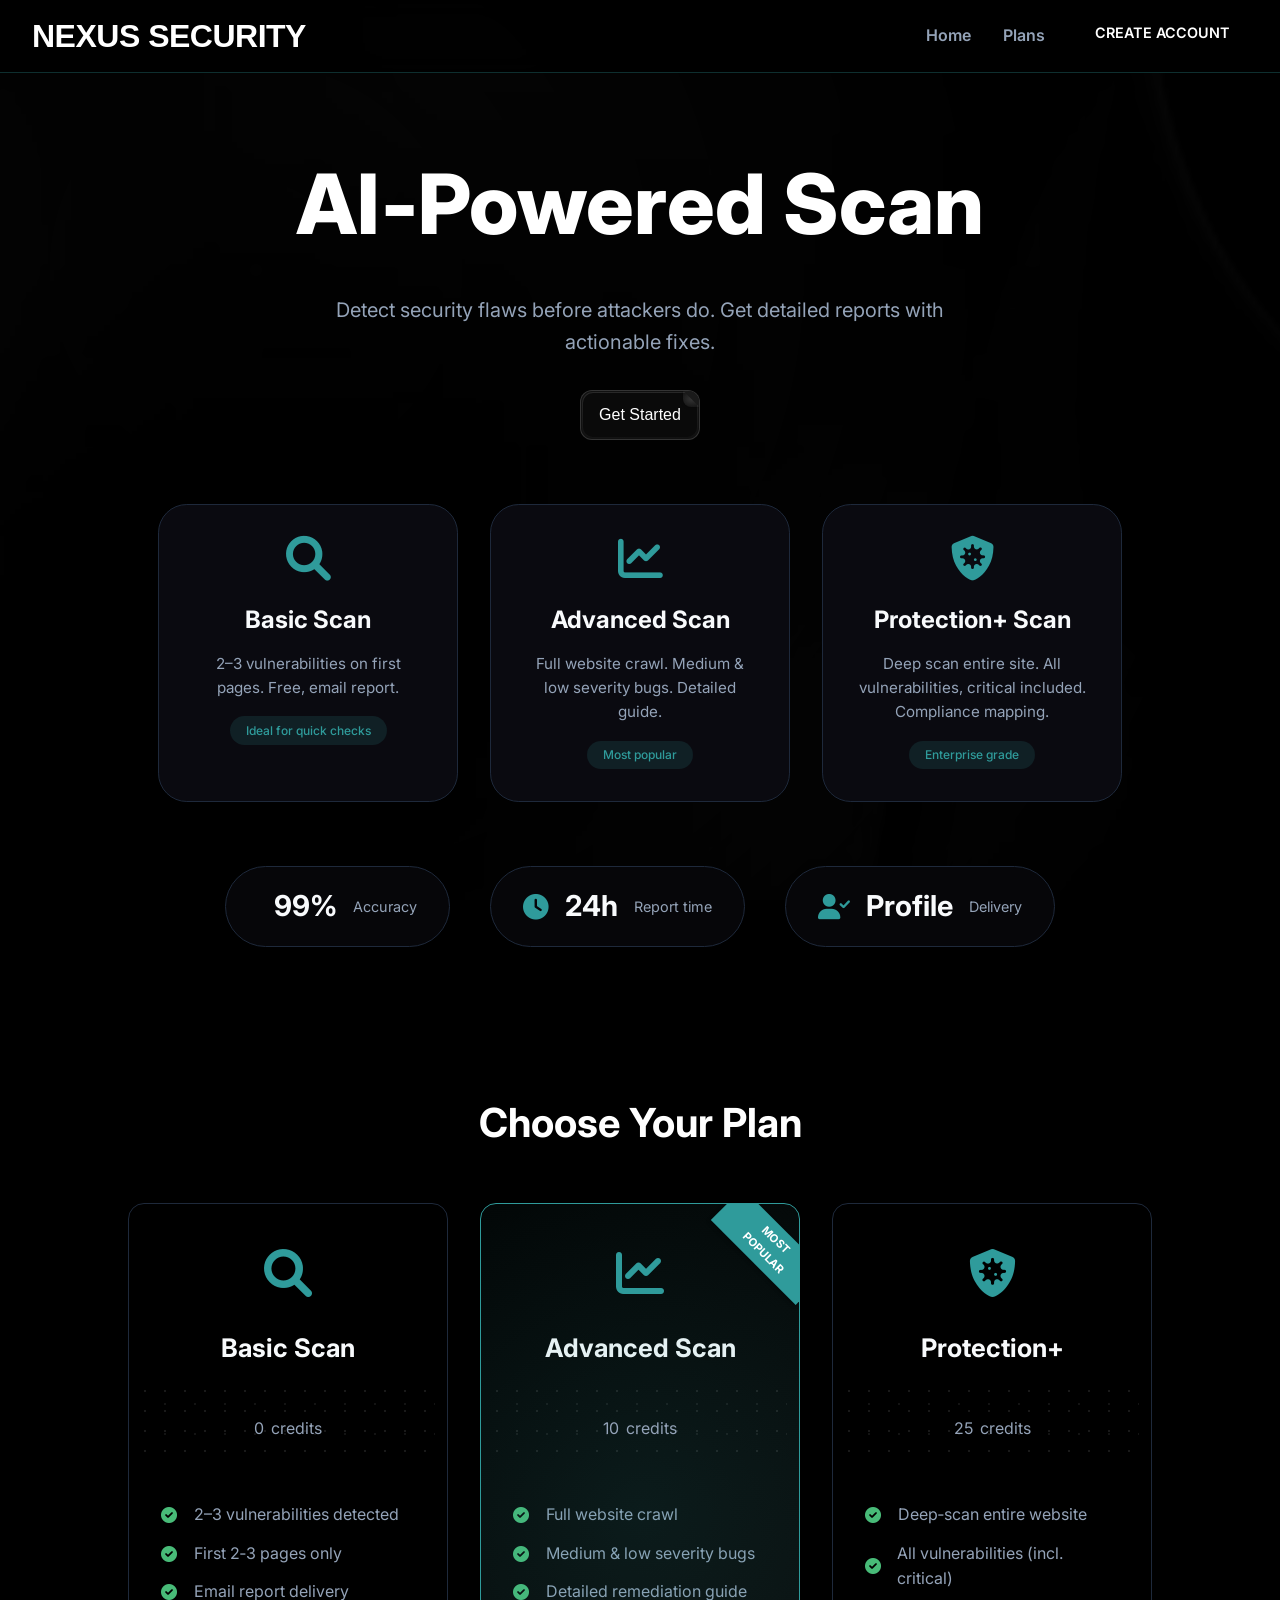
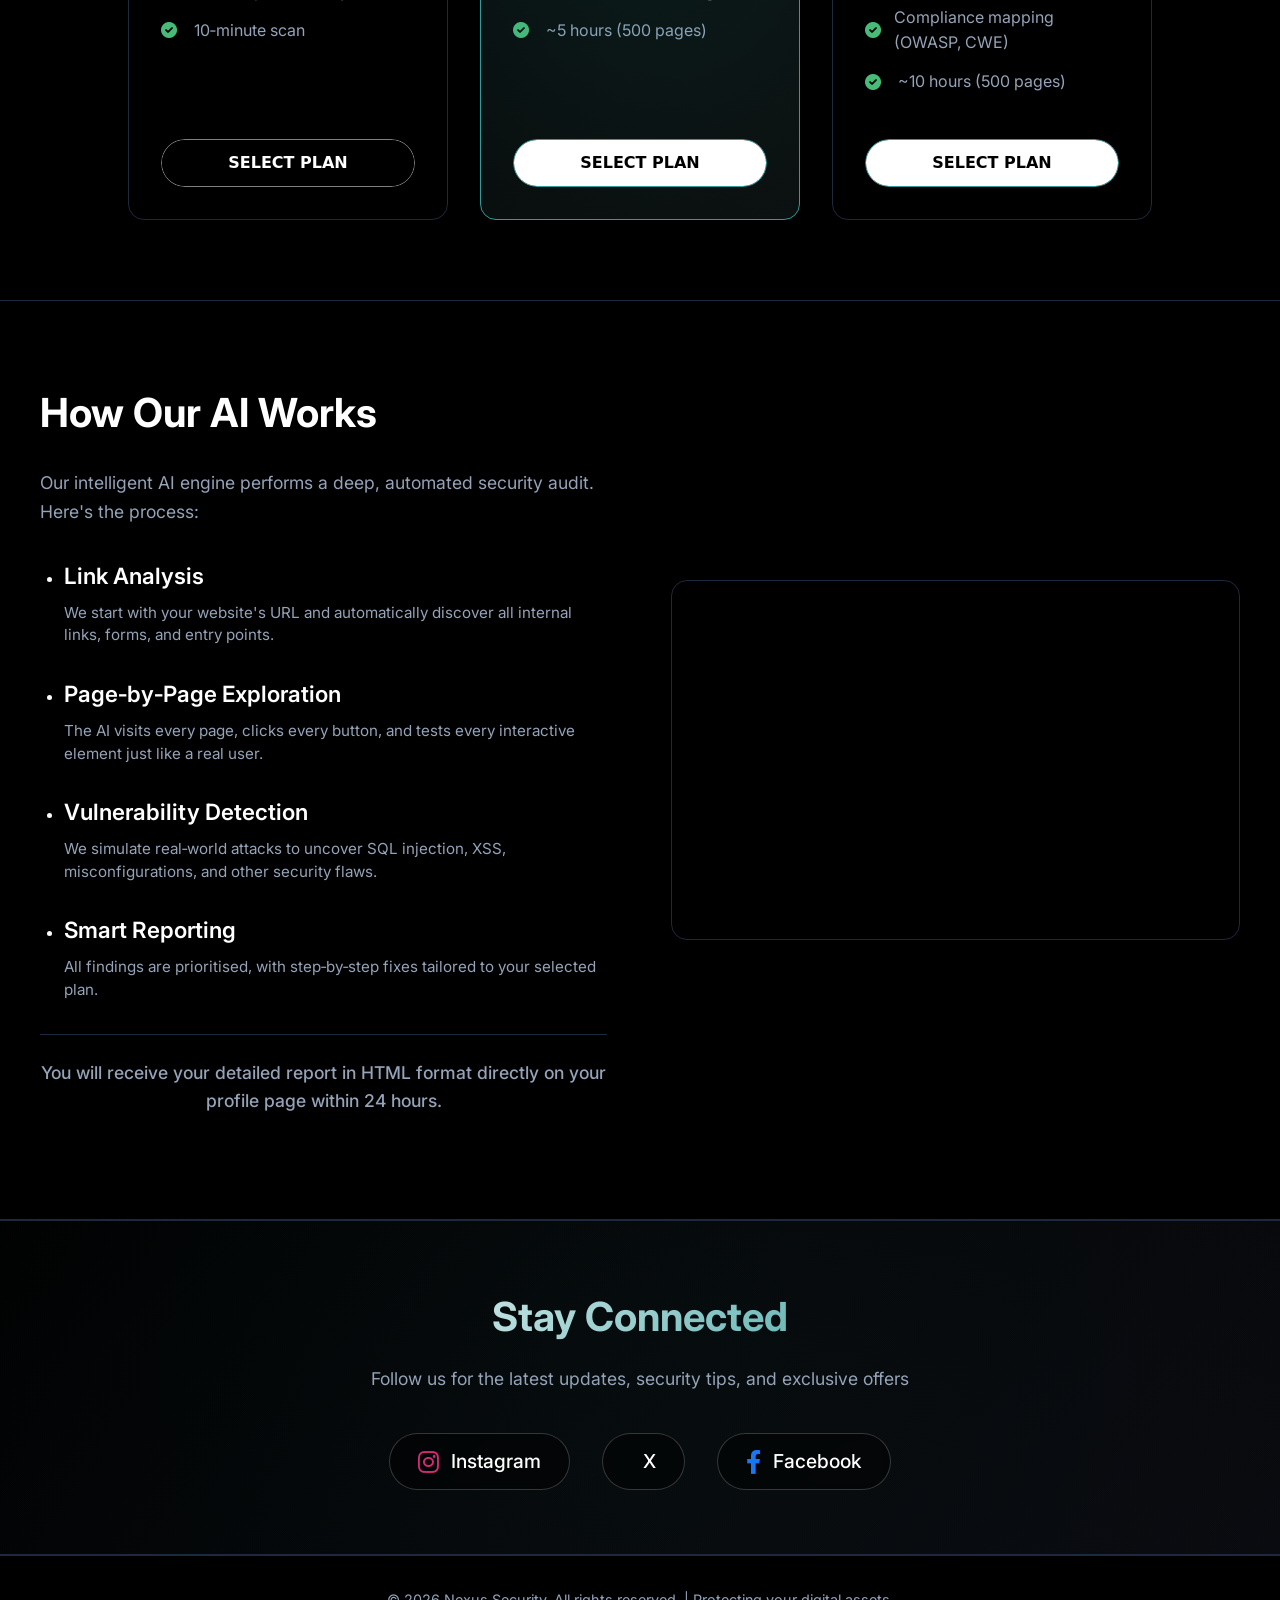
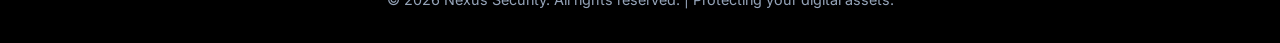
==== commit 8cba252b: "Add files via upload" ====
--- a/index.html
+++ b/index.html
@@ -15,7 +15,6 @@
         <div class="logo">
             <h1>NEXUS SECURITY</h1>
         </div>
-        <!-- Hamburger button for mobile -->
         <div class="hamburger" id="hamburger">
             <span></span>
             <span></span>
@@ -99,7 +98,9 @@
             <div class="plan-card">
                 <div class="plan-icon"><i class="fas fa-search"></i></div>
                 <h3>Basic Scan</h3>
-                <div class="price">Free</div>
+                <div class="price" data-plan="basic">
+                    <span class="credit-value">0</span> <span class="credit-label">credits</span>
+                </div>
                 <ul class="features">
                     <li><i class="fas fa-check-circle"></i> 2–3 vulnerabilities detected</li>
                     <li><i class="fas fa-check-circle"></i> First 2‑3 pages only</li>
@@ -121,7 +122,9 @@
                 <div class="popular-badge">MOST POPULAR</div>
                 <div class="plan-icon"><i class="fas fa-chart-line"></i></div>
                 <h3>Advanced Scan</h3>
-                <div class="price">₹99 <span>/ scan</span></div>
+                <div class="price" data-plan="advanced">
+                    <span class="credit-value">10</span> <span class="credit-label">credits</span>
+                </div>
                 <ul class="features">
                     <li><i class="fas fa-check-circle"></i> Full website crawl</li>
                     <li><i class="fas fa-check-circle"></i> Medium & low severity bugs</li>
@@ -142,7 +145,9 @@
             <div class="plan-card">
                 <div class="plan-icon"><i class="fas fa-shield-virus"></i></div>
                 <h3>Protection+</h3>
-                <div class="price">₹999 <span>/ scan</span></div>
+                <div class="price" data-plan="protection_plus">
+                    <span class="credit-value">25</span> <span class="credit-label">credits</span>
+                </div>
                 <ul class="features">
                     <li><i class="fas fa-check-circle"></i> Deep‑scan entire website</li>
                     <li><i class="fas fa-check-circle"></i> All vulnerabilities (incl. critical)</li>
@@ -193,7 +198,6 @@
                     <i class="fas fa-envelope-open-text input-icon"></i>
                 </div>
 
-                <!-- Verification Methods Cards -->
                 <div class="verification-methods">
                     <div class="method-card" data-method="email">
                         <input type="radio" name="emailOnSite" value="yes" id="methodEmailBasic" required>
@@ -213,10 +217,8 @@
                     </div>
                 </div>
 
-                <!-- Verify Now button (email method only) -->
                 <button type="button" class="verify-now-btn btn-53" style="display: none; background: #2f9b9b;">Verify Now</button>
 
-                <!-- Manual Code Panel (hidden initially) -->
                 <div class="manual-code-panel" style="display: none;">
                     <div class="code-card">
                         <p><i class="fas fa-shield-alt"></i> Your unique verification code:</p>
@@ -415,7 +417,6 @@
         <p>© 2026 Nexus Security. All rights reserved. | Protecting your digital assets.</p>
     </footer>
 
-    <!-- Modal (for any confirmations) -->
     <div id="questionModal" class="modal" style="display: none;">
         <div class="modal-content">
             <h3>Website Verification</h3>
@@ -427,12 +428,31 @@
         </div>
     </div>
 
-    <!-- Message Box -->
     <div id="messageBox" class="message-box" style="display: none;">
         <span id="messageText"></span>
         <button id="closeMessage" class="close-btn">&times;</button>
     </div>
 
     <script src="script.js"></script>
+    <script>
+        // Fetch and update credit prices dynamically from backend
+        async function updateCreditPrices() {
+            try {
+                const response = await fetch('/api/credit-costs');
+                const costs = await response.json();
+                // costs = { basic: 0, advanced: 10, protection_plus: 25 }
+                for (const [plan, credits] of Object.entries(costs)) {
+                    const priceElement = document.querySelector(`.price[data-plan="${plan}"] .credit-value`);
+                    if (priceElement) {
+                        priceElement.textContent = credits;
+                    }
+                }
+            } catch (err) {
+                console.error('Failed to fetch credit costs:', err);
+                // Keep default values if fetch fails
+            }
+        }
+        document.addEventListener('DOMContentLoaded', updateCreditPrices);
+    </script>
 </body>
 </html>
--- a/style.css
+++ b/style.css
@@ -2965,73 +2965,209 @@
     pointer-events: none;
 }
 
-
-
-
-
-
-
-
-
-
-
-
-
-
-
-
-
-
-
-
-
-
-
-
-
-
-
-
-
-
-
-
-
 /* ============================================
-   MOBILE RESPONSIVE - HAMBURGER MENU
+   ADMIN PASSCODE PAGE STYLES
+   (works with existing HTML structure)
    =========================================== */
-/* Required HTML structure:
-   <nav class="navbar">
-     <div class="logo"><h1>WebsiteName</h1></div>
-     <div class="hamburger" id="hamburger">
-       <span></span><span></span><span></span>
-     </div>
-     <div class="nav-links" id="navLinks">
-       <a href="#">Home</a>
-       <a href="#">Plans</a>
-       <a href="#">How It Works</a>
-       <a href="#">Contact</a>
-       <button id="authButton"><span>Account</span></button>
-     </div>
-   </nav>
-
-   Required JS (add to your script):
-   const hamburger = document.getElementById('hamburger');
-   const navLinks = document.getElementById('navLinks');
-   hamburger.addEventListener('click', () => {
-     navLinks.classList.toggle('active');
-     hamburger.classList.toggle('active');
-   });
-   // Close menu when a link is clicked
-   document.querySelectorAll('.nav-links a, #authButton').forEach(link => {
-     link.addEventListener('click', () => {
-       navLinks.classList.remove('active');
-       hamburger.classList.remove('active');
-     });
-   });
-*/
-
-/* Hide hamburger on desktop */
+
+/* Override inline body styles and center content */
+body:has(#passcodeForm) {
+    all: initial;
+    background: #000;
+    font-family: 'Inter', sans-serif;
+    min-height: 100vh;
+    display: flex;
+    justify-content: center;
+    align-items: center;
+    position: relative;
+    margin: 0;
+    padding: 0;
+}
+
+/* Background image (reuses your existing image.jpeg) */
+body:has(#passcodeForm)::before {
+    content: '';
+    position: fixed;
+    top: 0;
+    left: 0;
+    width: 100%;
+    height: 100%;
+    background: url('/image.jpeg') center/cover no-repeat;
+    filter: brightness(0.4);
+    z-index: -2;
+}
+
+/* Dark overlay for readability */
+body:has(#passcodeForm)::after {
+    content: '';
+    position: fixed;
+    top: 0;
+    left: 0;
+    width: 100%;
+    height: 100%;
+    background: radial-gradient(circle at 20% 30%, rgba(0,0,0,0.6), #000000);
+    z-index: -1;
+}
+
+/* Glassmorphic card */
+#passcodeForm {
+    background: rgba(11, 15, 25, 0.85);
+    backdrop-filter: blur(16px);
+    border-radius: 2rem;
+    padding: 2.5rem;
+    max-width: 450px;
+    width: 90%;
+    border: 1px solid rgba(47, 155, 155, 0.3);
+    box-shadow: 0 25px 40px -15px rgba(0, 0, 0, 0.6);
+    text-align: center;
+    animation: cardFadeUp 0.6s ease-out;
+    margin: 2rem auto;
+}
+
+/* Heading */
+#passcodeForm h2 {
+    font-size: 1.8rem;
+    background: linear-gradient(135deg, #fff, #2f9b9b);
+    -webkit-background-clip: text;
+    background-clip: text;
+    color: transparent;
+    margin-bottom: 1.5rem;
+}
+
+/* Input field */
+#passcode {
+    width: 100%;
+    padding: 0.9rem 1rem;
+    background: rgba(15, 15, 23, 0.8);
+    border: 1px solid #1e293b;
+    border-radius: 50px;
+    color: #f8fafc;
+    font-size: 1rem;
+    outline: none;
+    transition: all 0.3s;
+    margin-bottom: 1rem;
+    box-sizing: border-box;
+}
+
+#passcode:focus {
+    border-color: #2f9b9b;
+    box-shadow: 0 0 0 3px rgba(47, 155, 155, 0.2);
+    background: rgba(15, 15, 23, 0.95);
+}
+
+/* Verify button */
+#passcodeForm button[type="submit"] {
+    width: 100%;
+    background: linear-gradient(135deg, #1e2a2a, #0f1a1a);
+    border: 1px solid #2f9b9b;
+    border-radius: 50px;
+    padding: 0.9rem 1.5rem;
+    font-size: 1rem;
+    font-weight: 700;
+    color: #2f9b9b;
+    cursor: pointer;
+    transition: all 0.3s ease;
+    margin-bottom: 1rem;
+}
+
+#passcodeForm button[type="submit"]:hover {
+    background: #2f9b9b;
+    color: #000;
+    transform: translateY(-2px);
+    box-shadow: 0 5px 15px rgba(47, 155, 155, 0.3);
+}
+
+/* Forgot passcode link */
+#forgotLink {
+    display: inline-block;
+    margin-top: 0.5rem;
+    color: #94a3b8;
+    text-decoration: none;
+    font-size: 0.85rem;
+    transition: color 0.2s;
+}
+
+#forgotLink:hover {
+    color: #2f9b9b;
+    text-decoration: underline;
+}
+
+/* Message area (for errors) */
+#message {
+    margin-top: 1rem;
+    font-size: 0.85rem;
+    color: #ef4444;
+    min-height: 2rem;
+}
+
+/* Fade-in animation */
+@keyframes cardFadeUp {
+    from {
+        opacity: 0;
+        transform: translateY(30px);
+    }
+    to {
+        opacity: 1;
+        transform: translateY(0);
+    }
+}
+
+/* Responsive adjustments */
+@media (max-width: 768px) {
+    #passcodeForm {
+        padding: 1.8rem;
+        width: 85%;
+    }
+    #passcodeForm h2 {
+        font-size: 1.5rem;
+    }
+    #passcode, #passcodeForm button[type="submit"] {
+        padding: 0.7rem 1rem;
+    }
+}
+
+
+
+
+
+
+
+
+
+
+
+
+
+
+
+
+
+
+
+
+
+
+
+
+
+
+
+
+
+
+
+
+
+
+
+
+
+/* ============================================
+   FULL MOBILE RESPONSIVE CSS
+   Hamburger Menu | Standard Profile/Admin Buttons | Scan Card Buttons at Bottom
+   =========================================== */
+
+/* ---------- Base Hamburger Styles (hidden on desktop) ---------- */
 .hamburger {
   display: none;
   flex-direction: column;
@@ -3051,9 +3187,27 @@
   border-radius: 2px;
 }
 
-/* Mobile styles */
+/* ---------- Scan Card Buttons Container (always at bottom) ---------- */
+.scan-buttons {
+  display: flex;
+  flex-wrap: wrap;
+  gap: 0.75rem;
+  margin-top: 1rem;
+  justify-content: flex-start;
+  align-items: center;
+}
+
+.scan-buttons .toggle-report-details,
+.scan-buttons .download-report-btn,
+.scan-buttons .download-report-btn-disabled {
+  flex: 1;
+  text-align: center;
+  justify-content: center;
+}
+
+/* ---------- Mobile Styles (max-width: 768px) ---------- */
 @media (max-width: 768px) {
-  /* Override existing navbar styles for hamburger layout */
+  /* ----- Navbar adjustments ----- */
   .navbar {
     flex-direction: row !important;
     justify-content: space-between !important;
@@ -3062,26 +3216,22 @@
     gap: 1rem !important;
     position: relative;
   }
-
   .logo {
     margin-bottom: 0 !important;
     position: relative;
     z-index: 102;
   }
-
   .logo h1 {
     white-space: nowrap;
     font-size: clamp(1rem, 5vw, 1.5rem);
   }
-
-  /* Show hamburger on mobile */
   .hamburger {
     display: flex;
     position: relative;
     z-index: 102;
   }
 
-  /* Hide nav-links by default, make it a fullscreen/overlay menu */
+  /* ----- Hamburger menu overlay ----- */
   .nav-links {
     position: fixed;
     top: 0;
@@ -3089,8 +3239,8 @@
     width: 75%;
     max-width: 320px;
     height: 100vh;
-    background: rgba(0, 0, 0, 0.95);
-    backdrop-filter: blur(20px);
+    background: rgba(0, 0, 0, 0.98);
+    backdrop-filter: blur(24px);
     flex-direction: column;
     justify-content: center;
     align-items: center;
@@ -3101,52 +3251,68 @@
     border-left: 1px solid rgba(47, 155, 155, 0.3);
     box-shadow: -5px 0 25px rgba(0, 0, 0, 0.5);
   }
-
   .nav-links.active {
     right: 0;
   }
 
-  /* Nav links styling inside mobile menu */
-  .nav-links a {
-    font-size: 1.3rem;
-    padding: 0.5rem;
+  /* ----- All menu links (including Profile & Admin) – uniform styling ----- */
+  .nav-links a,
+  .nav-links #authButton,
+  .nav-links #adminButton {
+    font-size: 1.2rem;
+    padding: 12px 0;
     width: 100%;
     text-align: center;
     color: var(--text);
-    border-bottom: 1px solid rgba(47, 155, 155, 0.2);
-    transition: all 0.2s;
-  }
-
-  .nav-links a:hover {
+    border-bottom: 1px solid rgba(47, 155, 155, 0.15);
+    transition: all 0.25s;
+    font-weight: 500;
+    background: transparent;
+    transform: none;
+    border-radius: 0;
+    box-shadow: none;
+    margin: 0;
+    letter-spacing: normal;
+  }
+
+  /* Remove any pseudo-elements or icons */
+  .nav-links #authButton::before,
+  .nav-links #adminButton::before {
+    display: none;
+  }
+
+  .nav-links #authButton span,
+  .nav-links #adminButton span {
+    transform: none;
+    display: inline;
+    gap: 0;
+  }
+
+  .nav-links #authButton span::before,
+  .nav-links #adminButton span::before {
+    content: none;
+  }
+
+  /* Hover effect for all links (same) */
+  .nav-links a:hover,
+  .nav-links #authButton:hover,
+  .nav-links #adminButton:hover {
     color: var(--accent);
-    transform: translateX(5px);
-  }
-
-  /* Auth button inside mobile menu */
-  #authButton {
-    margin-top: 1rem;
-    width: 80%;
-    text-align: center;
-    transform: skew(0deg) !important;
-    background: var(--accent);
-    color: #000;
-    border: none;
-  }
-
-  #authButton span {
-    transform: skew(0deg);
-  }
-
-  #authButton::before {
-    display: none;
-  }
-
-  #authButton:hover {
-    background: var(--accent-light);
-    color: #000;
-  }
-
-  /* Hamburger animation (open state) */
+    transform: translateX(8px);
+    border-bottom-color: var(--accent);
+    background: transparent;
+  }
+
+  /* No animation on appearance */
+  .nav-links a,
+  .nav-links #authButton,
+  .nav-links #adminButton {
+    opacity: 1;
+    transform: none;
+    animation: none;
+  }
+
+  /* ----- Hamburger animation (open state) ----- */
   .hamburger.active span:nth-child(1) {
     transform: rotate(45deg) translate(5px, 5px);
   }
@@ -3156,185 +3322,161 @@
   .hamburger.active span:nth-child(3) {
     transform: rotate(-45deg) translate(7px, -6px);
   }
-
-  /* Overlay background when menu is open */
   body.menu-open {
     overflow: hidden;
   }
 
-  /* Optional: add a backdrop when menu opens */
-  .nav-links.active ~ .menu-overlay {
-    display: block;
-  }
-
-  /* Adjust other mobile elements for better UX */
+  /* ----- Scan card buttons: stack vertically and full width ----- */
+  .scan-buttons {
+    flex-direction: column;
+    gap: 0.5rem;
+    margin-top: 1rem;
+  }
+  .scan-buttons .toggle-report-details,
+  .scan-buttons .download-report-btn,
+  .scan-buttons .download-report-btn-disabled {
+    width: 100%;
+    padding: 0.6rem;
+    font-size: 0.85rem;
+  }
+
+  /* ----- General mobile adjustments (keep existing) ----- */
   .scan-types {
     gap: 1rem;
     padding: 0 1rem;
   }
-
   .type-card {
     width: 100%;
     max-width: 300px;
   }
-
   .info-stats {
     gap: 1rem;
   }
-
   .info-item {
     width: 90%;
     justify-content: center;
   }
-
   .plans-container {
     gap: 1.5rem;
     padding: 0 1rem;
   }
-
   .plan-card {
     width: 100%;
     max-width: 350px;
     margin: 0 auto;
     min-height: auto;
   }
-
   .hero-content h1 {
     font-size: clamp(2rem, 7vw, 3rem);
   }
-
   .hero-content p {
     font-size: 1rem;
     padding: 0 1rem;
   }
-
   .how-container {
     flex-direction: column;
     text-align: center;
     padding: 0 1rem;
   }
-
   .how-text ul {
     text-align: left;
   }
-
   .how-video {
     height: 220px;
     width: 100%;
   }
-
   .social-buttons {
     flex-direction: column;
     align-items: center;
     gap: 1rem;
   }
-
   .social-btn {
     width: 80%;
     justify-content: center;
   }
-
   .url-container {
     padding: 0 1rem;
   }
-
   .url-section input {
     padding: 0.8rem 1.2rem;
   }
-
-  /* Fix for auth container */
   .auth-container {
     padding: 1rem;
   }
-
   .auth-card {
     padding: 1.5rem;
     margin: 0 1rem;
   }
 
-  /* Dashboard mobile fixes */
+  /* ----- Profile dashboard mobile ----- */
   .profile-dashboard {
     padding: 0 1rem;
   }
-
   .dashboard-grid {
     grid-template-columns: 1fr;
   }
-
   .scan-header {
     flex-direction: column;
     align-items: flex-start;
   }
-
   .scan-meta {
     font-size: 0.7rem;
   }
-
   .details-grid {
     grid-template-columns: 1fr;
   }
-
   .report-preview iframe {
     height: 250px;
   }
-
   .credits-card {
     flex-direction: column;
     text-align: center;
   }
-
   .pay-btn {
     width: 100%;
     justify-content: center;
   }
 
-  /* Admin panel responsive */
+  /* ----- Admin panel responsive ----- */
   .admin-container {
     padding: 0 1rem;
   }
-
   .price-row {
     flex-direction: column;
     align-items: flex-start;
     gap: 0.5rem;
   }
-
   .user-table {
     display: block;
     overflow-x: auto;
     white-space: nowrap;
   }
-
   .search-box {
     width: 100%;
   }
 
-  /* Verification methods responsive */
+  /* ----- Verification methods ----- */
   .verification-methods {
     flex-direction: column;
   }
-
   .method-card {
     width: 100%;
   }
-
   .code-display {
     flex-direction: column;
     gap: 0.8rem;
   }
-
   .verification-code {
     font-size: 1.2rem;
     letter-spacing: 2px;
     word-break: break-all;
   }
-
   .btn-copy {
     width: 100%;
     justify-content: center;
   }
 
-  /* Toast messages on mobile */
+  /* ----- Toast messages ----- */
   .message-toast {
     left: 20px;
     right: 20px;
@@ -3342,228 +3484,189 @@
     max-width: calc(100% - 40px);
     padding: 0.8rem 1rem;
   }
-
   .message-toast i {
     font-size: 1.2rem;
   }
-
   .message-toast .message-text {
     font-size: 0.85rem;
   }
 
-  /* Modal adjustments */
+  /* ----- Modal adjustments ----- */
   .modal-message-card {
     width: 90%;
     padding: 1.5rem;
     margin: 1rem;
   }
-
   .modal-message-card i {
     font-size: 2.5rem;
   }
-
   .modal-message-card h3 {
     font-size: 1.3rem;
   }
-}
-
-/* Small devices (480px and below) */
+
+  /* ----- Performance optimizations (disable heavy animations on mobile) ----- */
+  .points_wrapper .point {
+    display: none;
+  }
+  .advanced-card::before,
+  .social-follow::before {
+    animation: none;
+  }
+  .particle-bg {
+    display: none;
+  }
+  body::after {
+    background: radial-gradient(circle at 20% 30%, rgba(0,0,0,0.8), #000000);
+  }
+  .price::before {
+    left: -5px;
+    right: -5px;
+  }
+}
+
+/* ---------- Extra small devices (max-width: 480px) ---------- */
 @media (max-width: 480px) {
   .navbar {
     padding: 0.5rem 0.8rem !important;
   }
-
   .logo h1 {
     font-size: 1rem;
   }
-
   .hamburger span {
     width: 22px;
     height: 2px;
     margin: 2.5px 0;
   }
-
   .nav-links {
     width: 85%;
     gap: 1.5rem !important;
     padding: 4rem 1rem;
   }
-
-  .nav-links a {
+  .nav-links a,
+  .nav-links #authButton,
+  .nav-links #adminButton {
     font-size: 1.1rem;
   }
-
   .hero {
     padding: 2rem 1rem;
     min-height: 70vh;
   }
-
   .hero-content h1 {
     font-size: 1.8rem;
   }
-
   .hero-content p {
     font-size: 0.9rem;
   }
-
   .button {
     padding: 8px 14px;
   }
-
   .inner {
     font-size: 13px;
   }
-
   .type-card {
     padding: 1.2rem;
   }
-
   .type-card h3 {
     font-size: 1.2rem;
   }
-
   .plan-card {
     padding: 1rem;
   }
-
   .price {
     font-size: 1.8rem;
   }
-
   .features li {
     font-size: 0.85rem;
   }
-
   .btn-53 {
     padding: 0.5rem 0.6rem;
     font-size: 0.7rem;
   }
-
   .how-text h2 {
     font-size: 1.8rem;
   }
-
   .how-text ul li h3 {
     font-size: 1.2rem;
   }
-
   .social-follow h2 {
     font-size: 1.8rem;
   }
-
   .social-follow p {
     font-size: 0.9rem;
   }
-
   .social-btn {
     width: 90%;
     padding: 8px 16px;
     font-size: 0.9rem;
   }
-
   .auth-header h2 {
     font-size: 1.3rem;
   }
-
   .tab-btn {
     font-size: 0.9rem;
     padding: 0.3rem 0.6rem;
   }
-
   .form-group input {
     padding: 0.7rem 1rem 0.7rem 2.5rem;
     font-size: 0.9rem;
   }
-
   .input-icon {
     font-size: 0.9rem;
     left: 0.8rem;
   }
-
   .btn-google {
     padding: 0.6rem 1rem;
     font-size: 0.9rem;
   }
-
   .stat-number {
     font-size: 1.8rem;
   }
-
   .dashboard-card {
     padding: 1rem;
   }
-
   .scan-card {
     padding: 0.8rem;
   }
-
   .company-name {
     font-size: 0.85rem;
   }
-
   .scan-url {
     font-size: 0.75rem;
   }
-
   .toggle-report-details,
   .download-report-btn {
     padding: 0.3rem 0.8rem;
     font-size: 0.65rem;
   }
-}
-
-/* Fix for any absolute positioned elements that might overlap on mobile */
-@media (max-width: 768px) {
-  .popular-badge {
-    right: -25px;
-    width: 100px;
-    font-size: 0.6rem;
-    padding: 0.2rem 1.5rem;
-  }
-
-  .points_wrapper .point {
-    display: none; /* Reduce animation elements on mobile for performance */
-  }
-
-  .advanced-card::before {
-    animation: none; /* Disable heavy animation on mobile */
-  }
-
-  .social-follow::before {
-    animation: none;
-  }
-
-  .particle-bg {
-    display: none; /* Hide particle background on mobile for performance */
-  }
-
-  body::after {
-    background: radial-gradient(circle at 20% 30%, rgba(0,0,0,0.8), #000000);
-  }
-
-  /* Ensure clickable areas are large enough */
-  .nav-links a,
-  #authButton,
-  .social-btn,
-  .btn-53,
-  .button {
-    cursor: pointer;
-    touch-action: manipulation;
-  }
-
-  /* Improve readability */
-  .features li {
-    gap: 0.5rem;
-  }
-
-  .features li i {
-    width: 18px;
+  .scan-buttons .toggle-report-details,
+  .scan-buttons .download-report-btn,
+  .scan-buttons .download-report-btn-disabled {
+    padding: 0.5rem;
+    font-size: 0.75rem;
+  }
+  .details-grid div {
+    font-size: 0.75rem;
+  }
+  .report-preview iframe {
+    height: 220px;
+  }
+  .welcome-section h1 {
+    font-size: 1.2rem;
+  }
+  .btn-logout {
     font-size: 0.9rem;
   }
-
-  /* Fix for price gradient background overflow */
-  .price::before {
-    left: -5px;
-    right: -5px;
-  }
-}+}
+
+/* ---------- Helper classes ---------- */
+.scan-details-panel {
+  transition: all 0.3s ease;
+}
+.report-status.not-ready p {
+  text-align: center;
+  font-style: italic;
+  background: rgba(0,0,0,0.3);
+  border-radius: 0.5rem;
+  padding: 1rem;
+}
+
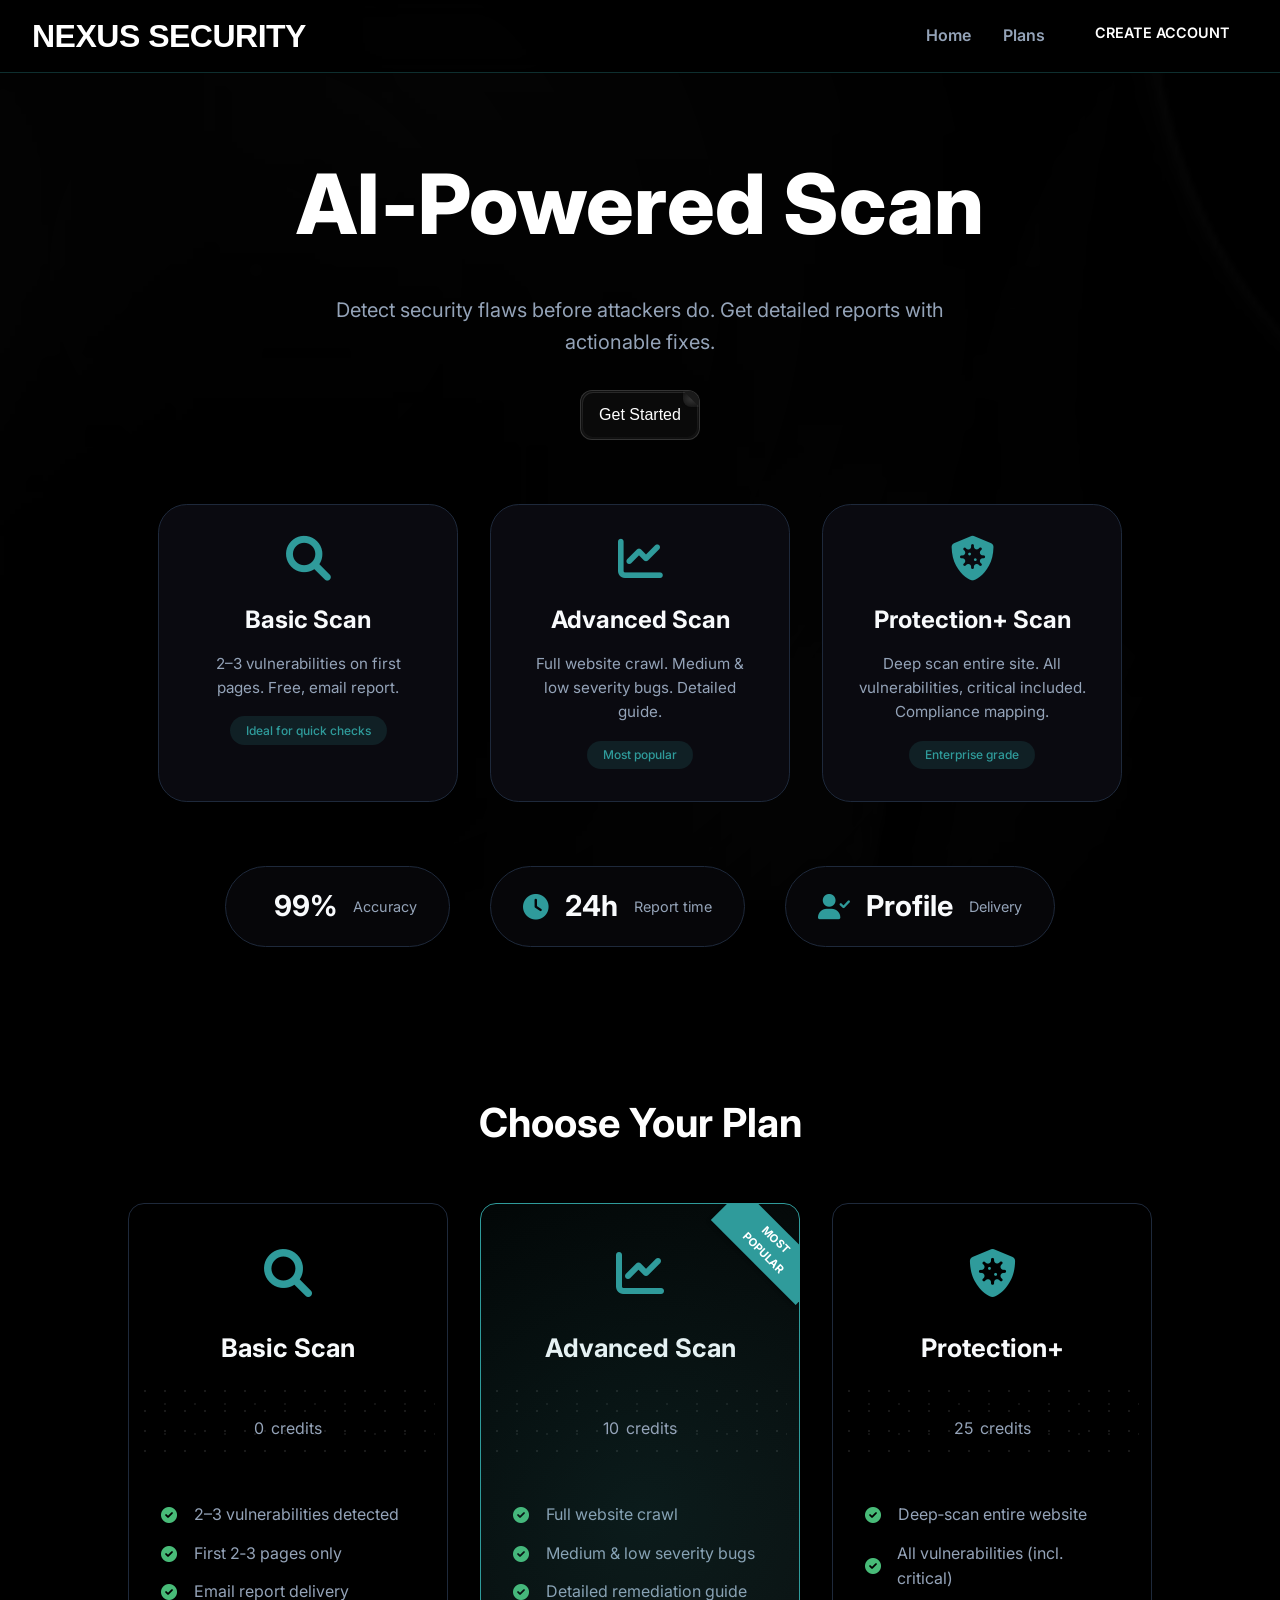
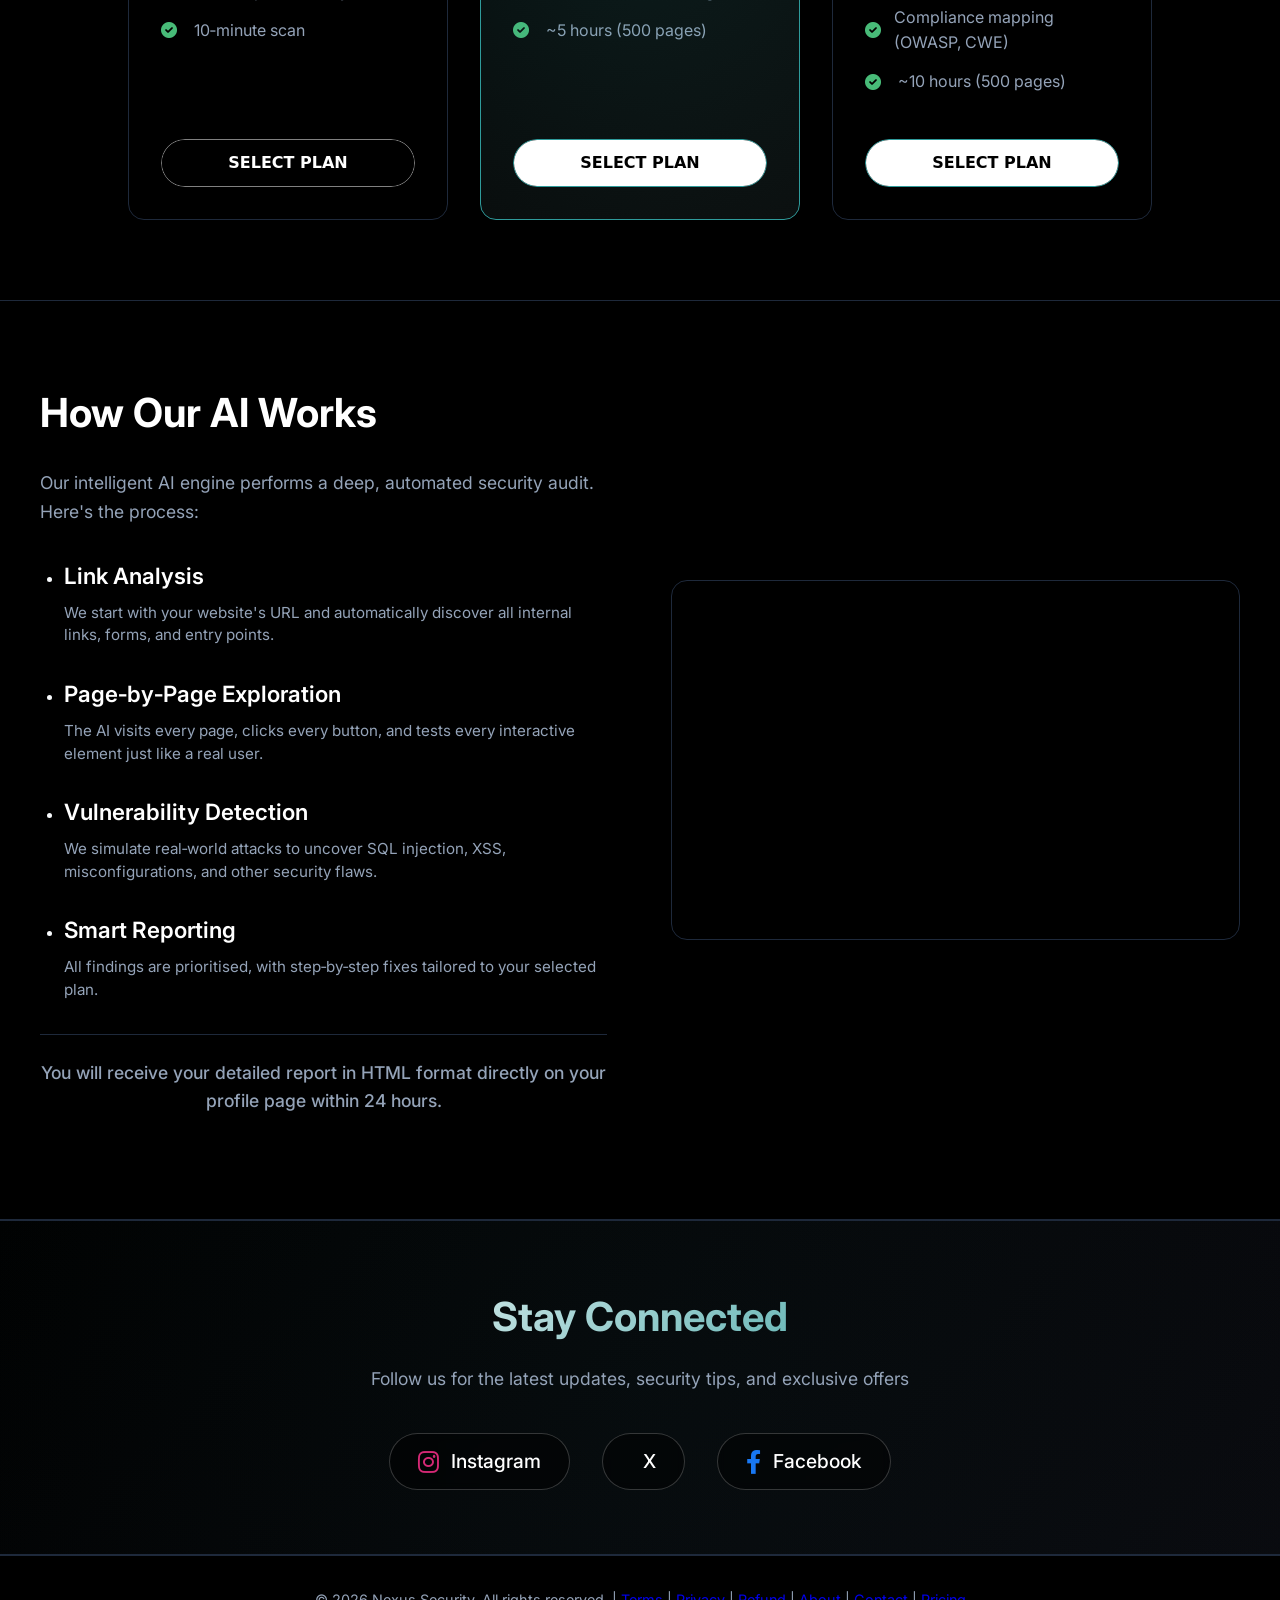
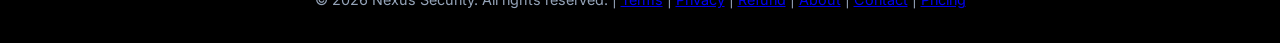
==== commit 246ac38d: "Add files via upload" ====
--- a/index.html
+++ b/index.html
@@ -413,9 +413,16 @@
         </div>
     </section>
 
-    <footer>
-        <p>© 2026 Nexus Security. All rights reserved. | Protecting your digital assets.</p>
-    </footer>
+   <footer>
+    <p>© 2026 Nexus Security. All rights reserved. | 
+        <a href="legal.html#terms">Terms</a> | 
+        <a href="legal.html#privacy">Privacy</a> | 
+        <a href="legal.html#refund">Refund</a> | 
+        <a href="legal.html#about">About</a> | 
+        <a href="legal.html#contact">Contact</a> | 
+        <a href="legal.html#pricing">Pricing</a>
+    </p>
+</footer>
 
     <div id="questionModal" class="modal" style="display: none;">
         <div class="modal-content">
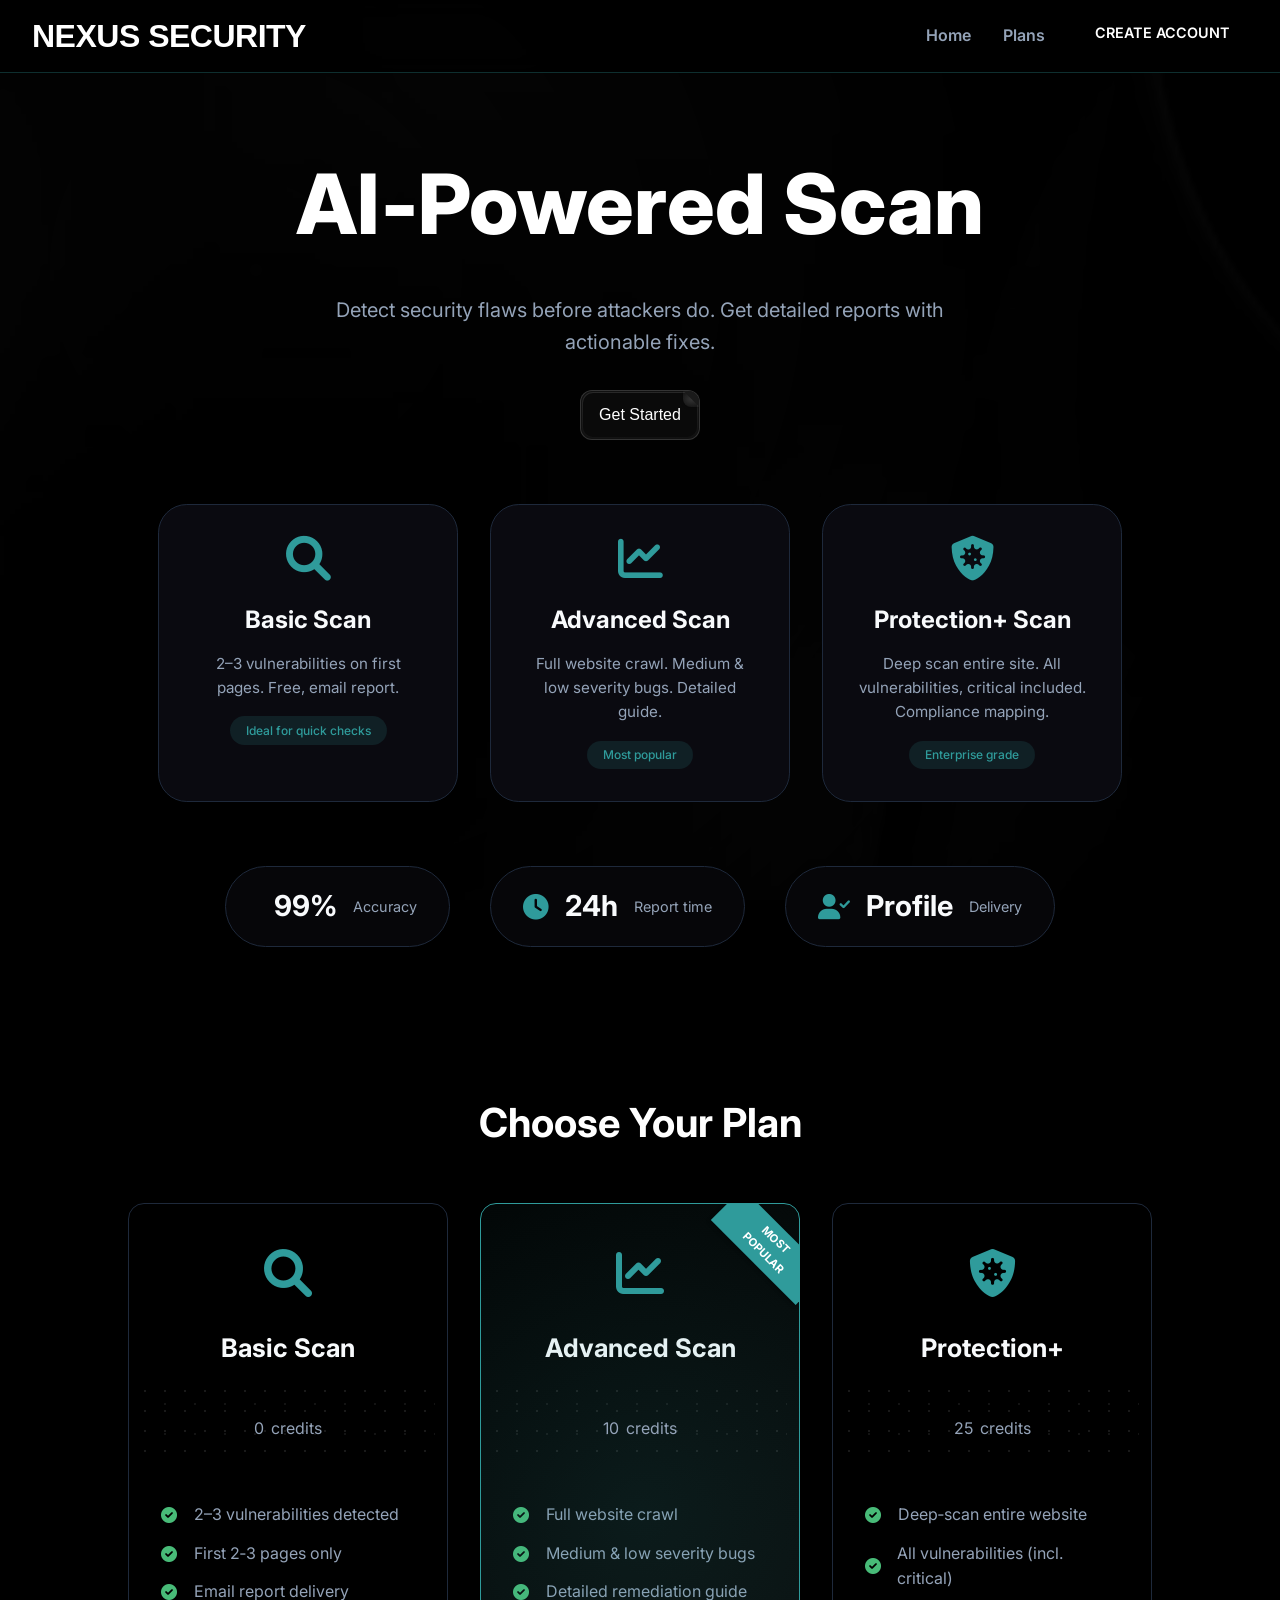
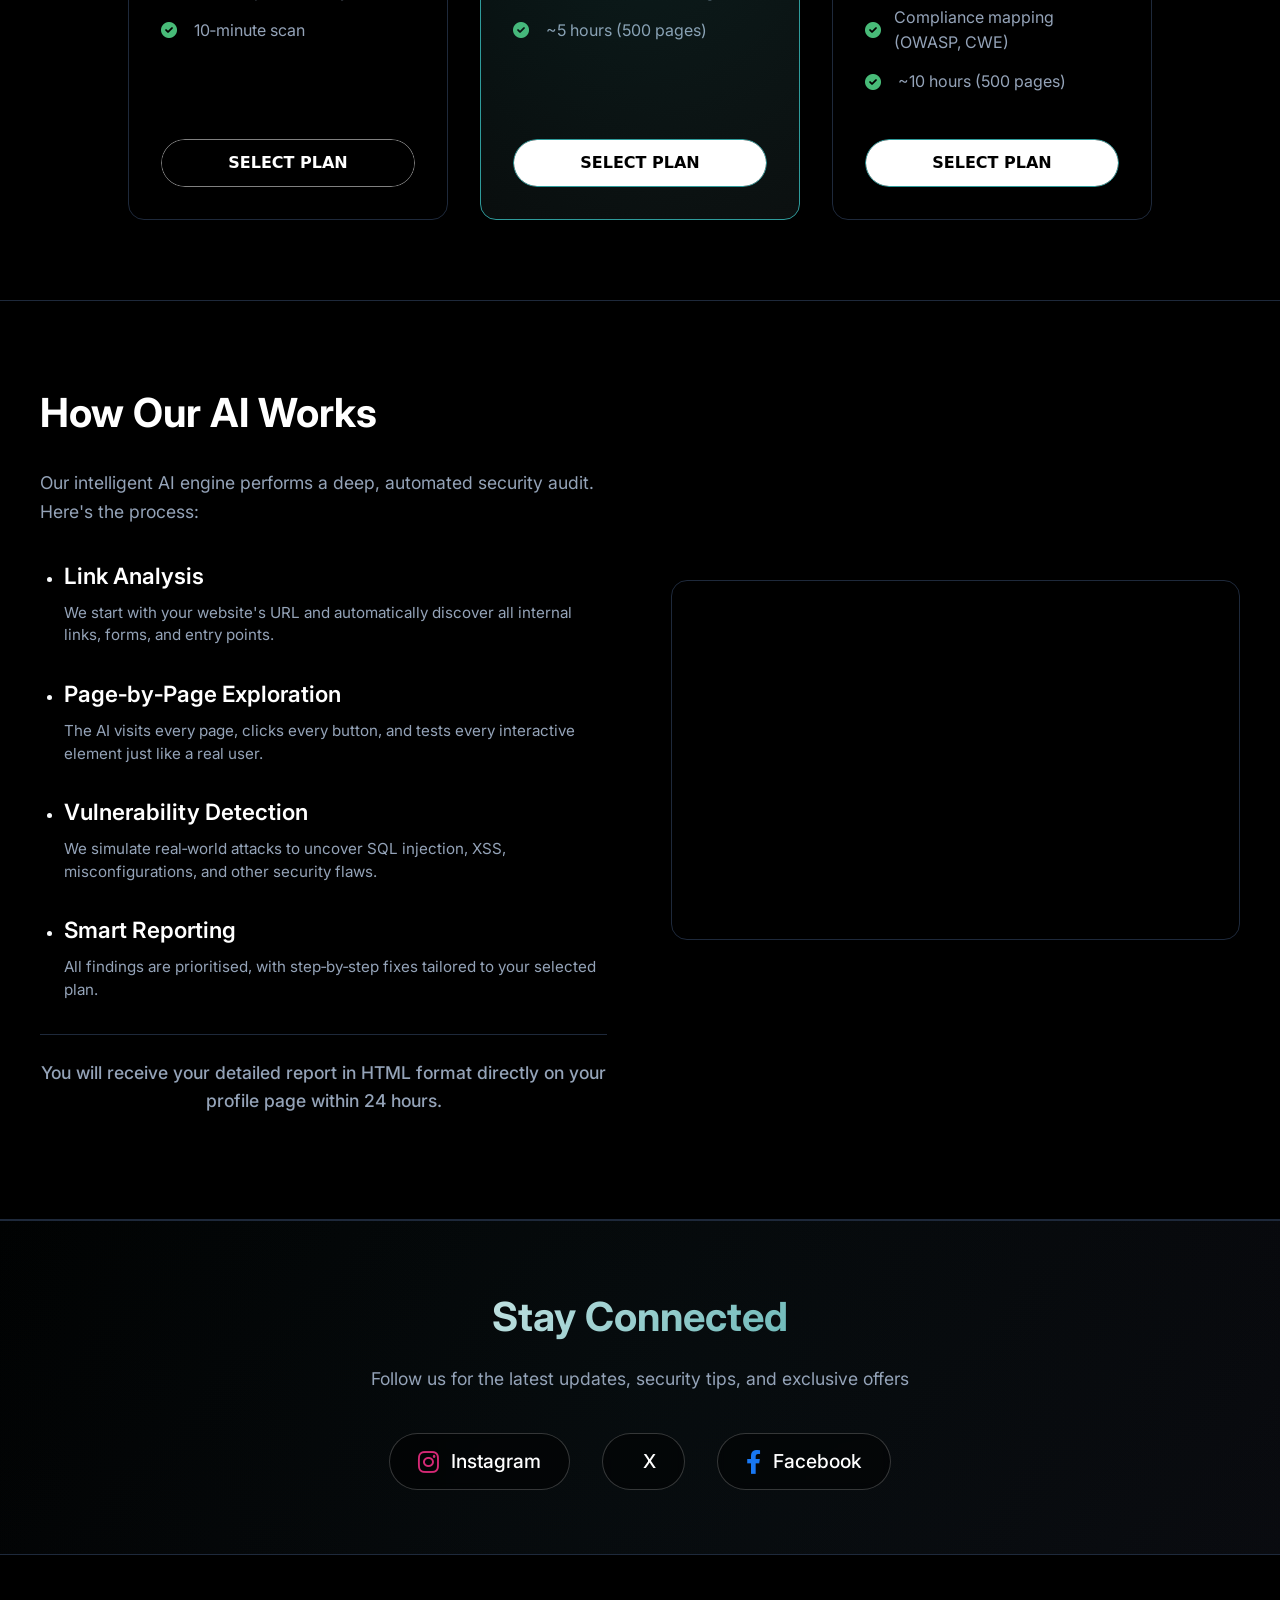
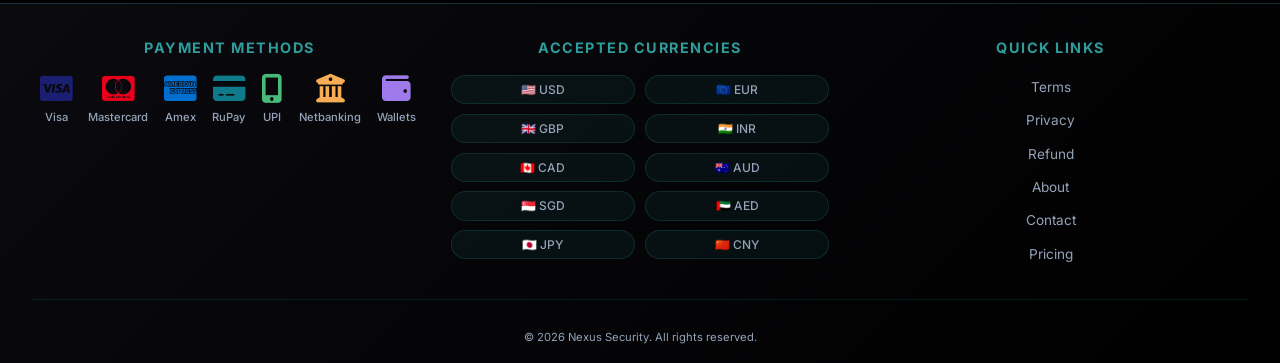
==== commit 82f65883: "Add files via upload" ====
--- a/index.html
+++ b/index.html
@@ -413,15 +413,76 @@
         </div>
     </section>
 
-   <footer>
-    <p>© 2026 Nexus Security. All rights reserved. | 
-        <a href="legal.html#terms">Terms</a> | 
-        <a href="legal.html#privacy">Privacy</a> | 
-        <a href="legal.html#refund">Refund</a> | 
-        <a href="legal.html#about">About</a> | 
-        <a href="legal.html#contact">Contact</a> | 
-        <a href="legal.html#pricing">Pricing</a>
-    </p>
+<footer class="main-footer">
+    <div class="footer-container">
+        <!-- Payment Methods Section -->
+        <div class="footer-section">
+            <h4>Payment Methods</h4>
+            <div class="payment-icons-row">
+                <div class="payment-item">
+                    <i class="fab fa-cc-visa"></i>
+                    <span>Visa</span>
+                </div>
+                <div class="payment-item">
+                    <i class="fab fa-cc-mastercard"></i>
+                    <span>Mastercard</span>
+                </div>
+                <div class="payment-item">
+                    <i class="fab fa-cc-amex"></i>
+                    <span>Amex</span>
+                </div>
+                <div class="payment-item">
+                    <i class="fas fa-credit-card"></i>
+                    <span>RuPay</span>
+                </div>
+                <div class="payment-item">
+                    <i class="fas fa-mobile-alt"></i>
+                    <span>UPI</span>
+                </div>
+                <div class="payment-item">
+                    <i class="fas fa-university"></i>
+                    <span>Netbanking</span>
+                </div>
+                <div class="payment-item">
+                    <i class="fas fa-wallet"></i>
+                    <span>Wallets</span>
+                </div>
+            </div>
+        </div>
+
+        <!-- Currencies Section -->
+        <div class="footer-section">
+            <h4>Accepted Currencies</h4>
+            <div class="currency-grid">
+                <span>🇺🇸 USD</span>
+                <span>🇪🇺 EUR</span>
+                <span>🇬🇧 GBP</span>
+                <span>🇮🇳 INR</span>
+                <span>🇨🇦 CAD</span>
+                <span>🇦🇺 AUD</span>
+                <span>🇸🇬 SGD</span>
+                <span>🇦🇪 AED</span>
+                <span>🇯🇵 JPY</span>
+                <span>🇨🇳 CNY</span>
+            </div>
+        </div>
+
+        <!-- Quick Links Section -->
+        <div class="footer-section">
+            <h4>Quick Links</h4>
+            <ul class="footer-links">
+                <li><a href="legal.html#terms">Terms</a></li>
+                <li><a href="legal.html#privacy">Privacy</a></li>
+                <li><a href="legal.html#refund">Refund</a></li>
+                <li><a href="legal.html#about">About</a></li>
+                <li><a href="legal.html#contact">Contact</a></li>
+                <li><a href="legal.html#pricing">Pricing</a></li>
+            </ul>
+        </div>
+    </div>
+    <div class="footer-bottom">
+        <p>© 2026 Nexus Security. All rights reserved.</p>
+    </div>
 </footer>
 
     <div id="questionModal" class="modal" style="display: none;">
--- a/style.css
+++ b/style.css
@@ -3126,9 +3126,342 @@
     }
 }
 
-
-
-
+/* ============================================
+   FOOTER LEGAL LINKS STYLES
+   ============================================ */
+
+footer {
+    text-align: center;
+    padding: 2rem;
+    color: var(--text-muted);
+    border-top: 1px solid var(--border);
+    font-size: 0.9rem;
+    background: rgba(0, 0, 0, 0.5);
+    backdrop-filter: blur(4px);
+}
+
+footer p {
+    margin: 0;
+    line-height: 1.6;
+}
+
+footer a {
+    color: var(--text-muted);
+    text-decoration: none;
+    transition: color 0.2s ease, text-decoration 0.2s;
+    margin: 0 0.25rem;
+}
+
+footer a:hover {
+    color: var(--accent);
+    text-decoration: underline;
+}
+
+/* Mobile responsiveness */
+@media (max-width: 768px) {
+    footer {
+        padding: 1.5rem 1rem;
+        font-size: 0.8rem;
+    }
+    
+    footer p {
+        display: flex;
+        flex-wrap: wrap;
+        justify-content: center;
+        gap: 0.5rem 1rem;
+    }
+    
+    footer a {
+        margin: 0;
+    }
+}
+
+/* Very small screens */
+@media (max-width: 480px) {
+    footer {
+        padding: 1rem;
+        font-size: 0.7rem;
+    }
+}
+
+
+/* Credit Purchase Modal */
+.modal {
+    display: none;
+    position: fixed;
+    top: 0;
+    left: 0;
+    width: 100%;
+    height: 100%;
+    background: rgba(0,0,0,0.8);
+    backdrop-filter: blur(8px);
+    justify-content: center;
+    align-items: center;
+    z-index: 10000;
+}
+.modal-content {
+    background: #0a0a0f;
+    border: 1px solid var(--accent);
+    border-radius: 1.5rem;
+    max-width: 450px;
+    width: 90%;
+    padding: 2rem;
+    position: relative;
+    animation: slideUp 0.3s ease;
+}
+.close-modal {
+    position: absolute;
+    top: 1rem;
+    right: 1.5rem;
+    font-size: 1.8rem;
+    cursor: pointer;
+    color: var(--text-muted);
+    transition: color 0.2s;
+}
+.close-modal:hover {
+    color: var(--accent);
+}
+.modal-content h3 {
+    color: var(--accent);
+    margin-bottom: 1.5rem;
+}
+.modal-body .form-group {
+    margin-bottom: 1rem;
+}
+.modal-body label {
+    display: block;
+    margin-bottom: 0.3rem;
+    color: var(--text);
+}
+.modal-body input, .modal-body select {
+    width: 100%;
+    padding: 0.6rem;
+    background: rgba(15,15,23,0.8);
+    border: 1px solid var(--border);
+    border-radius: 0.5rem;
+    color: white;
+}
+.modal-body small {
+    font-size: 0.7rem;
+    color: var(--text-muted);
+}
+.total-price {
+    background: rgba(47,155,155,0.1);
+    padding: 0.5rem;
+    border-radius: 0.5rem;
+    margin: 1rem 0;
+}
+.total-price label {
+    font-weight: bold;
+}
+.total-price span {
+    font-size: 1.3rem;
+    font-weight: bold;
+    color: var(--accent);
+}
+#modalBuyBtn {
+    width: 100%;
+    background: var(--accent);
+    border: none;
+    padding: 0.7rem;
+    border-radius: 2rem;
+    color: #000;
+    font-weight: bold;
+    cursor: pointer;
+    transition: all 0.2s;
+}
+#modalBuyBtn:hover {
+    background: var(--accent-light);
+    transform: translateY(-2px);
+}
+#modalBuyBtn:disabled {
+    opacity: 0.6;
+    cursor: not-allowed;
+}
+@keyframes slideUp {
+    from { opacity: 0; transform: translateY(30px); }
+    to { opacity: 1; transform: translateY(0); }
+}
+
+@media (max-width: 768px) {
+    .modal-content {
+        width: 95%;
+        padding: 1.5rem;
+    }
+    .total-price span {
+        font-size: 1.1rem;
+    }
+    .close-modal {
+        top: 0.5rem;
+        right: 1rem;
+        font-size: 1.5rem;
+    }
+}
+
+/* ============================================
+   PROFESSIONAL FOOTER - QUICK LINKS SCALE ON HOVER
+   ============================================ */
+
+.main-footer {
+    background: linear-gradient(135deg, #0a0a0f 0%, #000000 100%);
+    border-top: 1px solid rgba(47, 155, 155, 0.3);
+    padding: 2rem 2rem 1rem;
+    margin-top: 3rem;
+}
+
+.footer-container {
+    max-width: 1200px;
+    margin: 0 auto;
+    display: flex;
+    flex-wrap: wrap;
+    justify-content: space-between;
+    gap: 2rem;
+}
+
+.footer-section {
+    flex: 1;
+    min-width: 200px;
+}
+
+.footer-section h4 {
+    font-size: 0.9rem;
+    font-weight: 700;
+    color: var(--accent);
+    margin-bottom: 1rem;
+    text-transform: uppercase;
+    letter-spacing: 1.5px;
+}
+
+/* Payment icons in a horizontal row */
+.payment-icons-row {
+    display: flex;
+    flex-wrap: wrap;
+    gap: 1rem;
+    align-items: center;
+}
+
+.payment-item {
+    display: flex;
+    flex-direction: column;
+    align-items: center;
+    gap: 0.3rem;
+    transition: transform 0.2s ease;
+}
+
+.payment-item:hover {
+    transform: translateY(-3px);
+}
+
+.payment-item i {
+    font-size: 1.8rem;
+}
+
+.payment-item span {
+    font-size: 0.7rem;
+    color: var(--text-muted);
+    font-weight: 500;
+}
+
+/* Brand colors for payment icons */
+.payment-item i.fa-cc-visa { color: #1A1F71; }
+.payment-item i.fa-cc-mastercard { color: #EB001B; }
+.payment-item i.fa-cc-amex { color: #006FCF; }
+.payment-item i.fa-credit-card { color: #0F7B8A; }
+.payment-item i.fa-mobile-alt { color: #48BB78; }
+.payment-item i.fa-university { color: #F6AD55; }
+.payment-item i.fa-wallet { color: #9F7AEA; }
+
+/* Currencies - 2 per row */
+.currency-grid {
+    display: grid;
+    grid-template-columns: repeat(2, 1fr);
+    gap: 0.6rem;
+}
+
+.currency-grid span {
+    background: rgba(47, 155, 155, 0.08);
+    padding: 0.25rem 0.6rem;
+    border-radius: 20px;
+    font-size: 0.75rem;
+    font-weight: 500;
+    color: var(--text-muted);
+    border: 1px solid rgba(47, 155, 155, 0.2);
+    transition: all 0.2s ease;
+    text-align: center;
+    cursor: default;
+}
+
+.currency-grid span:hover {
+    background: rgba(47, 155, 155, 0.2);
+    color: var(--accent);
+    transform: translateY(-2px);
+}
+
+/* Quick Links - Scale on hover, NO underline */
+.footer-links {
+    list-style: none;
+    padding: 0;
+    margin: 0;
+}
+
+.footer-links li {
+    margin-bottom: 0.6rem;
+}
+
+.footer-links a {
+    color: var(--text-muted);
+    text-decoration: none;      /* No underline */
+    font-size: 0.85rem;
+    transition: all 0.2s ease;
+    display: inline-block;
+}
+
+.footer-links a:hover {
+    color: var(--accent);
+    transform: scale(1.05);     /* Increase size on hover */
+    text-decoration: none;      /* Ensure no underline */
+}
+
+/* Footer Bottom */
+.footer-bottom {
+    text-align: center;
+    padding-top: 1.8rem;
+    margin-top: 1.5rem;
+    border-top: 1px solid rgba(47, 155, 155, 0.15);
+    color: var(--text-muted);
+    font-size: 0.7rem;
+}
+
+/* Mobile Responsive */
+@media (max-width: 768px) {
+    .main-footer {
+        padding: 1.5rem 1rem 1rem;
+    }
+    .footer-container {
+        flex-direction: column;
+        text-align: center;
+        gap: 1.5rem;
+    }
+    .payment-icons-row {
+        justify-content: center;
+    }
+    .currency-grid {
+        max-width: 250px;
+        margin: 0 auto;
+    }
+    .footer-links {
+        display: flex;
+        flex-wrap: wrap;
+        justify-content: center;
+        gap: 1rem;
+    }
+    .footer-links li {
+        margin-bottom: 0;
+    }
+    .footer-links a:hover {
+        transform: scale(1.05);
+    }
+}
 
 
 
@@ -3670,3 +4003,4 @@
   padding: 1rem;
 }
 
+
